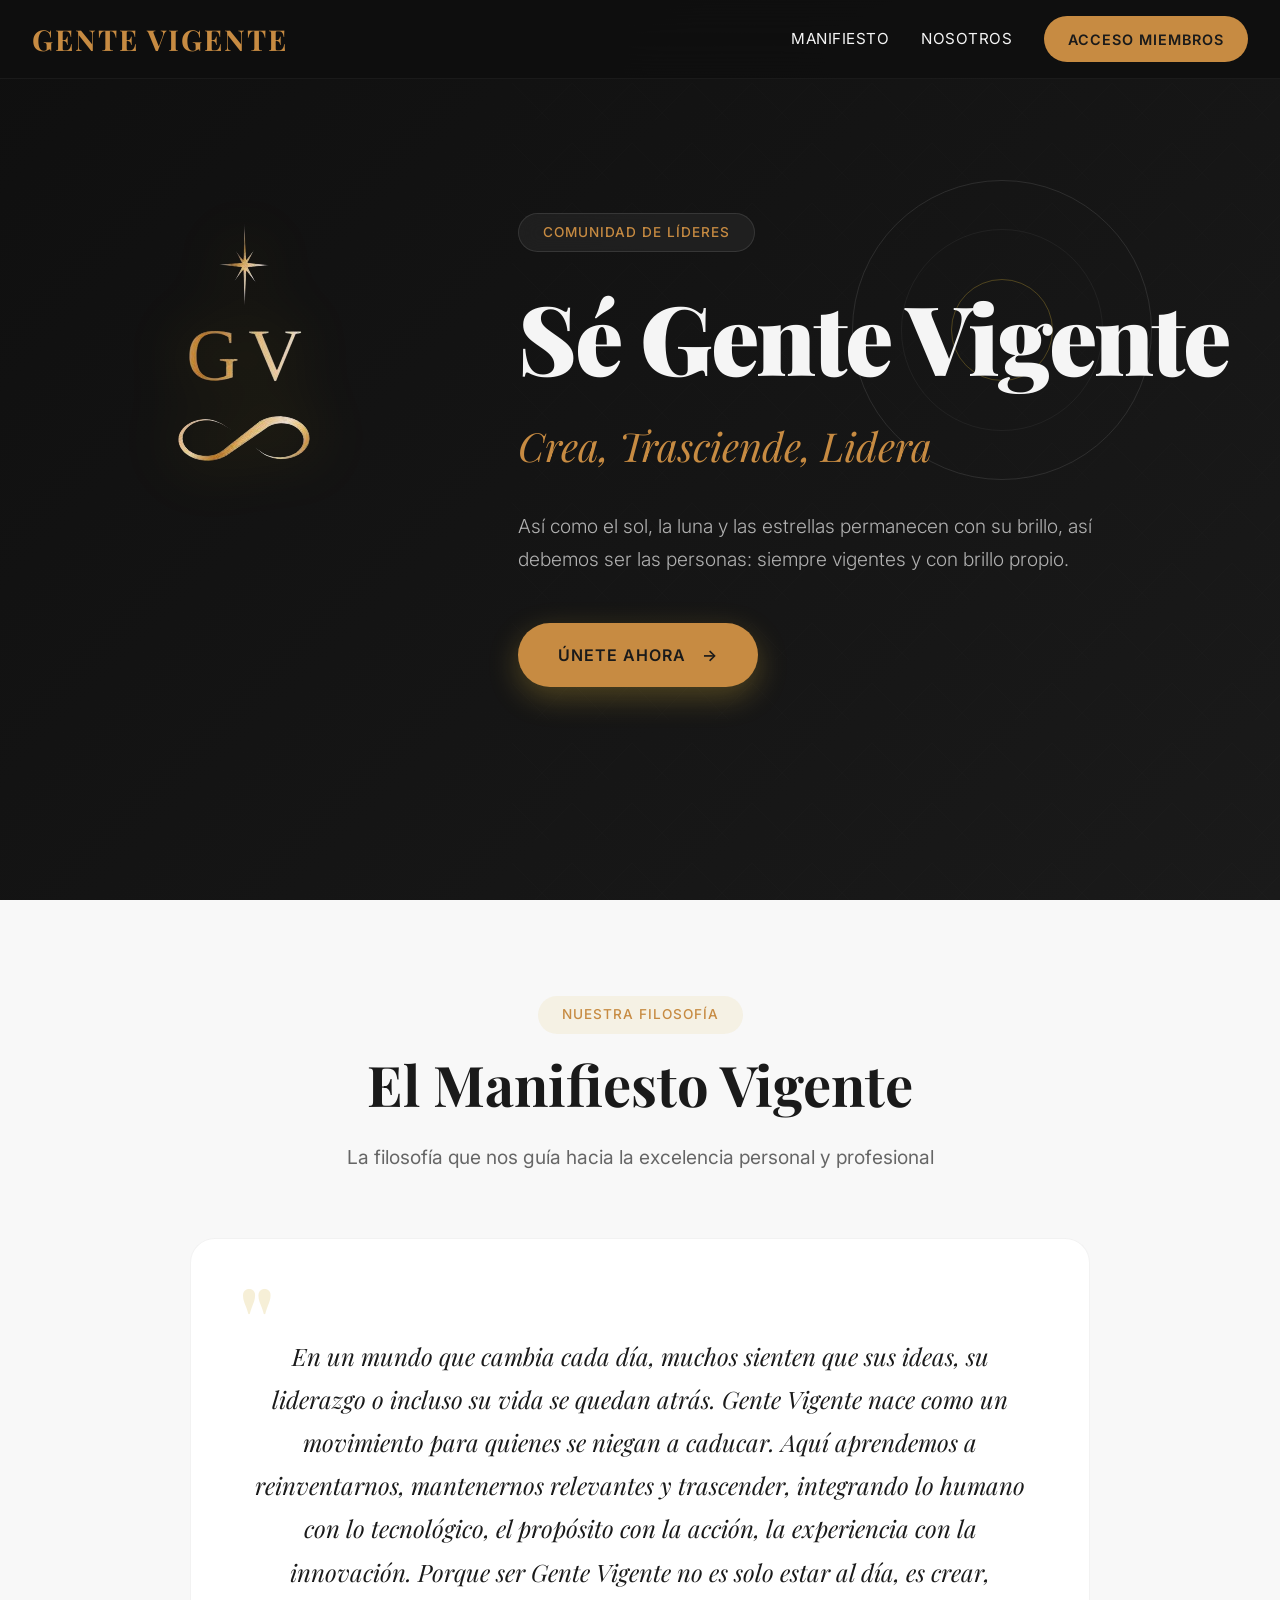
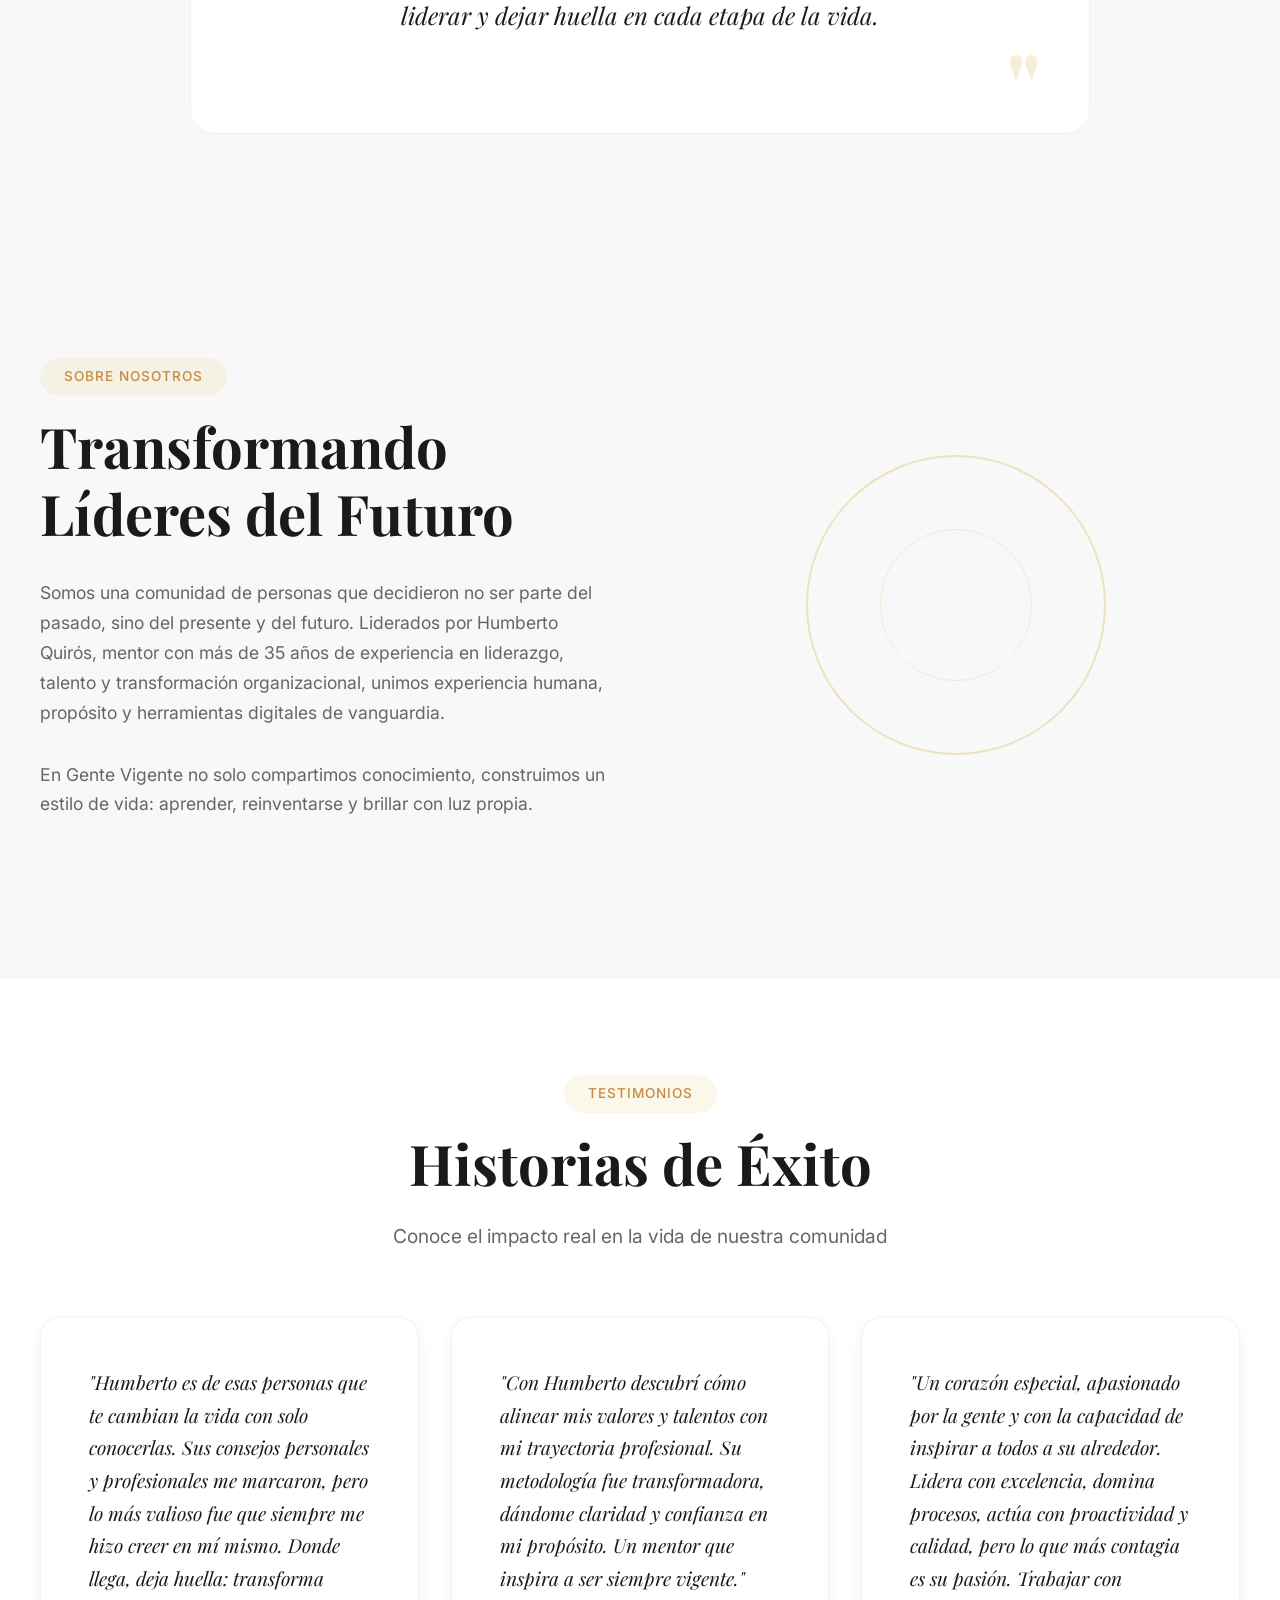
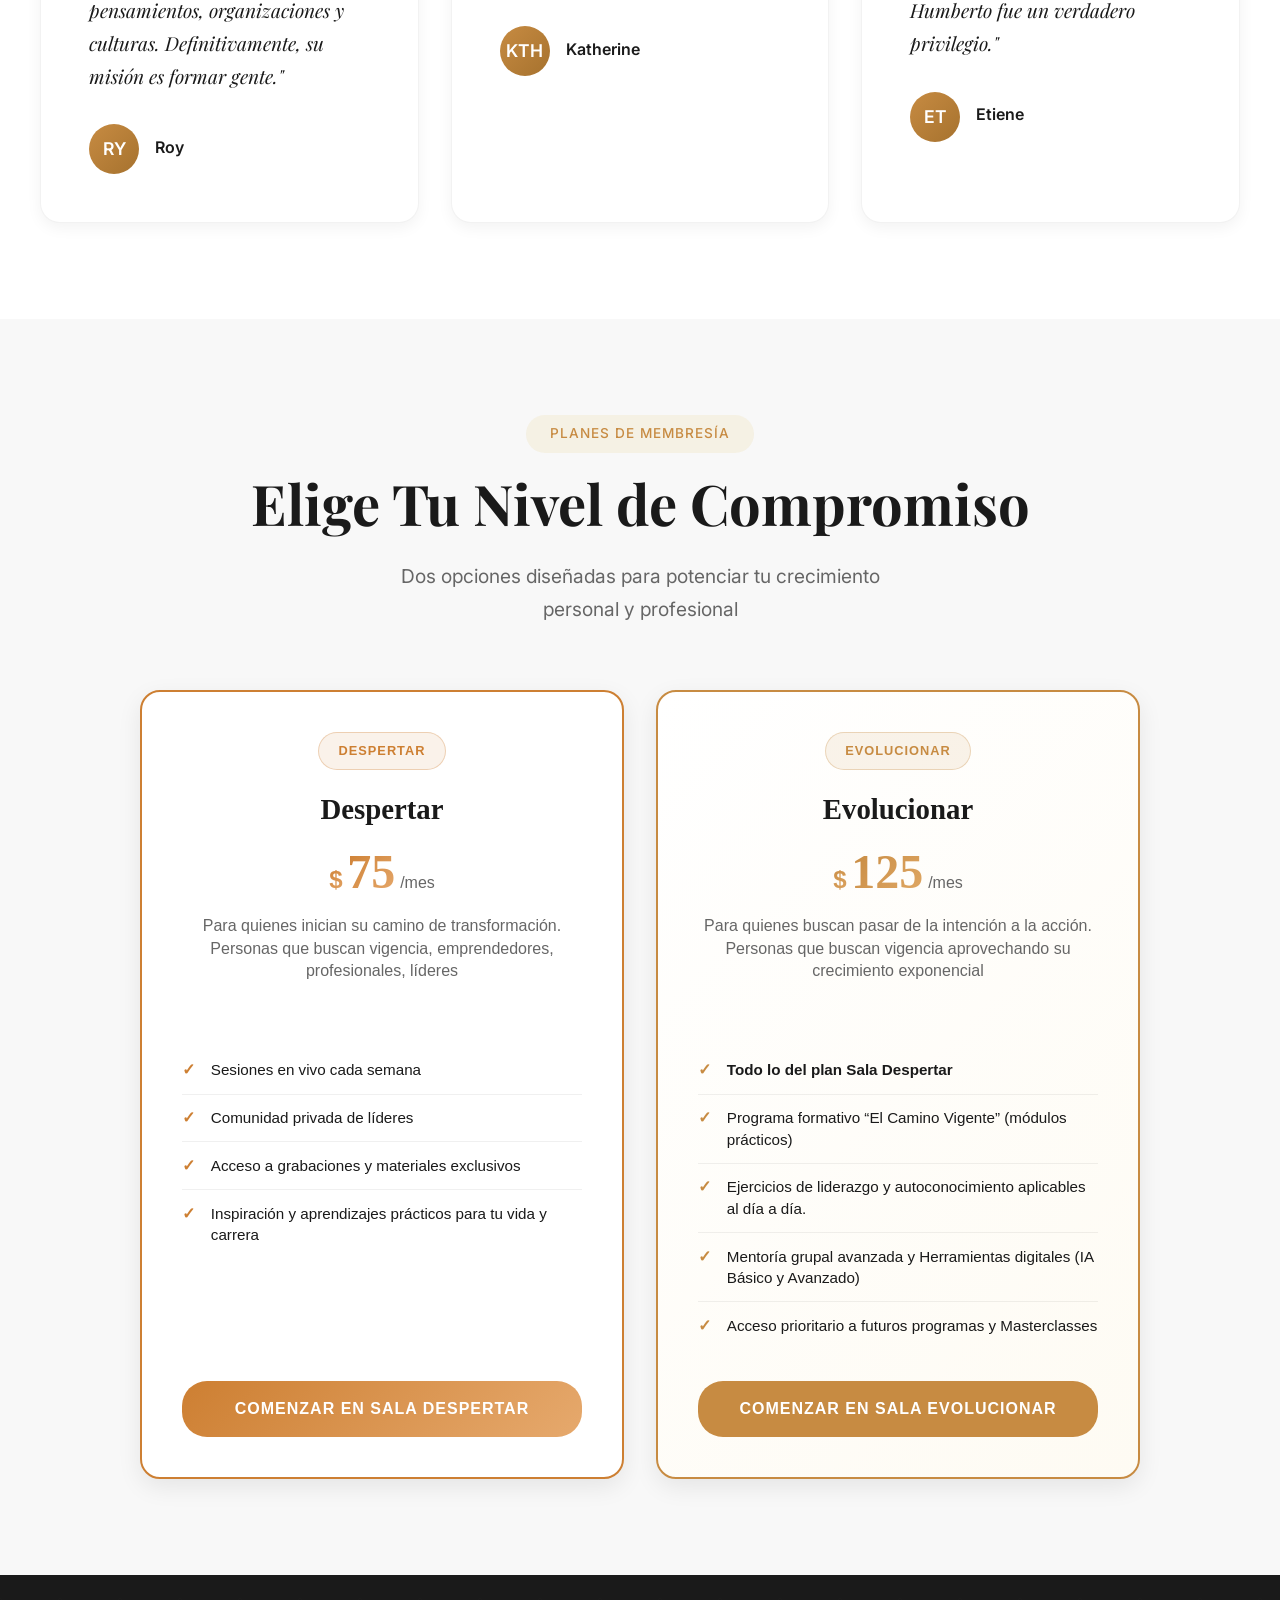
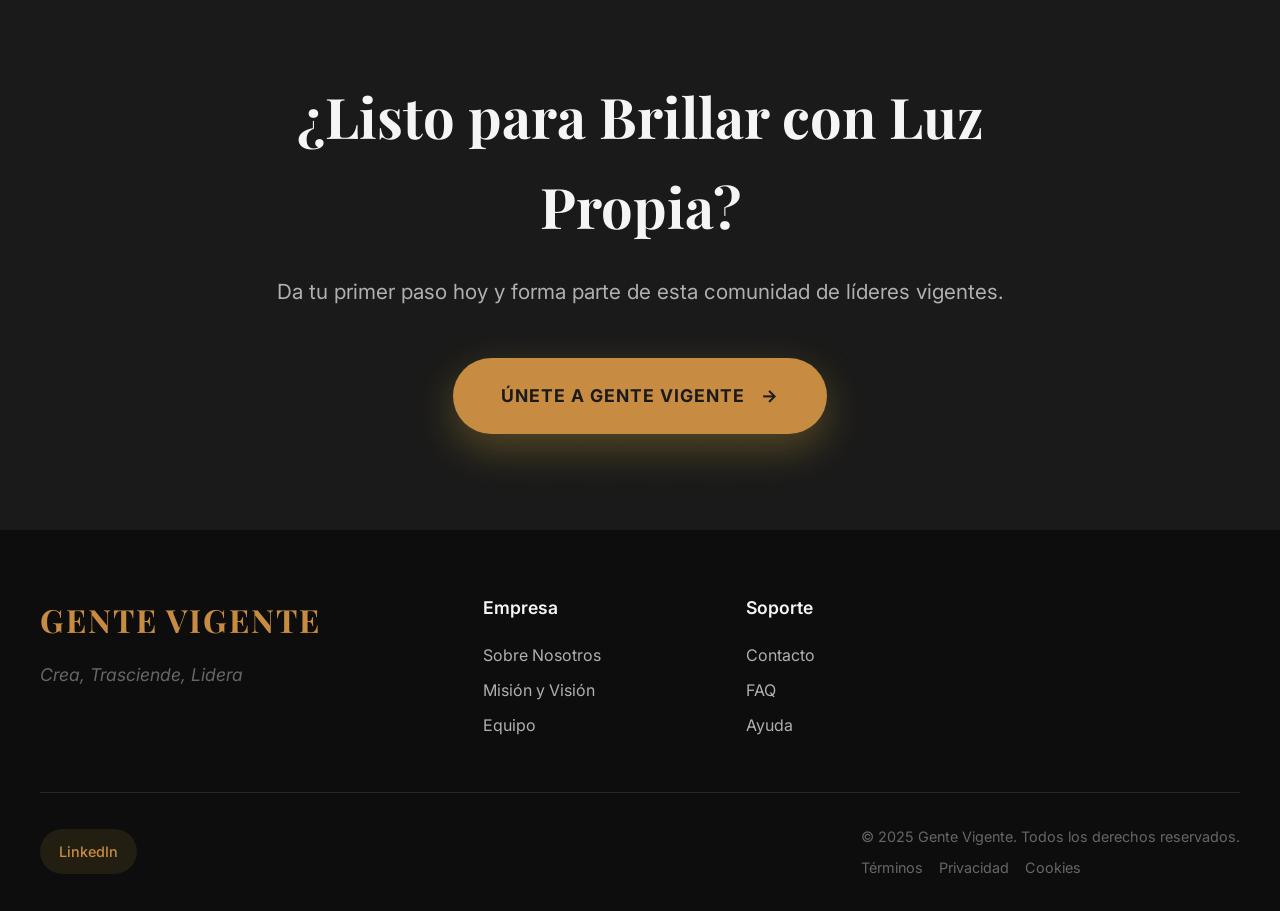
==== index.html @ 5e906a2c "Version 2.8 Actualizacion de parametros para login, se mejoraron los estilos para el cambio de contr" ====
<!DOCTYPE html>
<html lang="es">
<head>
    <meta charset="UTF-8">
    <meta name="viewport" content="width=device-width, initial-scale=1.0">
    <title>Gente Vigente - Crea, Trasciende, Lidera</title>
    <link href="https://fonts.googleapis.com/css2?family=Playfair+Display:wght@400;500;600;700;900&family=Inter:wght@300;400;500;600;700&display=swap" rel="stylesheet">
    <link rel="stylesheet" href="css/styles.css">
    <link rel="stylesheet" href="css/membership.css">
</head>
<body>
    <!-- Navigation -->
    <nav class="navbar">
        <div class="nav-container" >
            <div class="nav-logo">GENTE VIGENTE</div>
            <div class="nav-menu">
                <a href="#manifesto" class="nav-link">Manifiesto</a>
                <a href="#nosotros" class="nav-link">Nosotros</a>
                <a href="login.php" class="nav-link nav-cta">Acceso Miembros</a>
            </div>
            <div class="mobile-menu-toggle">
                <span></span>
                <span></span>
                <span></span>
            </div>
        </div>
    </nav>

    <!-- Hero Section -->
    <section class="hero" id ="hero">
        <div class="geometric-circle"></div>
        <div class="geometric-lines"></div>

        <div class="logo-container fade-in">
            <img src="img/GenteVigente.png" alt="Gente Vigente Logo" class="main-logo">
        </div>
    
        <div class="hero-content">
            <span class="hero-badge fade-up">Comunidad de Líderes</span>
            <h1 class="hero-title fade-up">Sé Gente Vigente</h1>
            <p class="hero-subtitle fade-up">Crea, Trasciende, Lidera</p>
            <p class="hero-description fade-up">
                Así como el sol, la luna y las estrellas permanecen con su brillo, 
                así debemos ser las personas: siempre vigentes y con brillo propio.
            </p>

            <a href="#membersia" class="hero-cta fade-up nav-link">
                <span>Únete Ahora</span>
                <span class="cta-arrow">→</span>
            </a>
        </div>
    </section>

    <!-- Manifesto Section -->
    <section class="manifesto section" id = "manifesto">
        <div class="container">
            <div class="section-header fade-up">
                <span class="section-badge">Nuestra Filosofía</span>
                <h2 class="section-title">El Manifiesto Vigente</h2>
                <p class="section-description">
                    La filosofía que nos guía hacia la excelencia personal y profesional
                </p>
            </div>
            
            <div class="manifesto-content fade-up">
                <div class="manifesto-quote-container">
                    <div class="quote-mark quote-start">"</div>
                    <p class="manifesto-quote">
                        En un mundo que cambia cada día, muchos sienten que sus ideas, su liderazgo 
                        o incluso su vida se quedan atrás. Gente Vigente nace como un movimiento para 
                        quienes se niegan a caducar. Aquí aprendemos a reinventarnos, mantenernos relevantes y trascender, 
                        integrando lo humano con lo tecnológico, el propósito con la acción, la experiencia con la innovación. 
                        Porque ser Gente Vigente no es solo estar al día, es crear, liderar y dejar huella en cada etapa de la vida.
                    </p>
                    <div class="quote-mark quote-end">"</div>
                </div>
            </div>
        </div>
    </section>

    <!-- nosotros Section -->
    <section id="nosotros" class="nosotros section">
        <div class="container">
            <div class="nosotros-content">
                <div class="nosotros-text">
                    <span class="section-badge">Sobre Nosotros</span>
                    <h2 class="section-title fade-up">Transformando Líderes del Futuro</h2>
                    <p class="section-description fade-up">
                        Somos una comunidad de personas que decidieron no ser parte del pasado, sino del presente y del futuro.
                        Liderados por Humberto Quirós, mentor con más de 35 años de experiencia en liderazgo, talento y transformación 
                        organizacional, unimos experiencia humana, propósito y herramientas digitales de vanguardia.
                    </p>
                    <p class="section-description fade-up">
                        En Gente Vigente no solo compartimos conocimiento, construimos un estilo de vida: aprender, reinventarse y brillar con luz propia.
                    </p>
                    <!-- <div class="nosotros-stats fade-up">
                        <div class="stat-item">
                            <span class="stat-number">500+</span>
                            <span class="stat-label">Líderes Activos</span>
                        </div>
                        <div class="stat-item">
                            <span class="stat-number">50+</span>
                            <span class="stat-label">Países</span>
                        </div>
                        <div class="stat-item">
                            <span class="stat-number">95%</span>
                            <span class="stat-label">Satisfacción</span>
                        </div>
                    </div> -->
                </div>
                <div class="nosotros-visual fade-up">
                    <div class="visual-element">
                        <div class="visual-circle"></div>
                        <div class="visual-lines"></div>
                    </div>
                </div>
            </div>
        </div>
    </section>

    <!-- testimonios -->
    <section id="testimonios" class="testimonios section">
        <div class="container">
            <div class="section-header fade-up">
                <span class="section-badge">Testimonios</span>
                <h2 class="section-title">Historias de Éxito</h2>
                <p class="section-description">
                    Conoce el impacto real en la vida de nuestra comunidad
                </p>
            </div>
            
            <div class="testimonios-grid">
                <div class="testimonio fade-up">
                    <div class="testimonio-content">
                        <p class="testimonio-text">
                            "Humberto es de esas personas que te cambian la vida con solo conocerlas. 
                            Sus consejos personales y profesionales me marcaron, pero lo más valioso fue 
                            que siempre me hizo creer en mí mismo. Donde llega, deja huella: transforma
                            pensamientos, organizaciones y culturas. Definitivamente, su misión es formar gente."

                        </p>
                    </div>
                    <div class="testimonio-author">
                        <div class="author-avatar">RY</div>
                        <div class="author-info">
                            <h4>Roy</h4>
                            <p></p>
                        </div>
                    </div>
                </div>
                
                <div class="testimonio fade-up">
                    <div class="testimonio-content">
                        <p class="testimonio-text">
                            "Con Humberto descubrí cómo alinear mis valores y talentos con mi trayectoria profesional. 
                            Su metodología fue transformadora, dándome claridad y confianza en mi propósito. Un mentor 
                            que inspira a ser siempre vigente."
                        </p>
                    </div>
                    <div class="testimonio-author">
                        <div class="author-avatar">KTH</div>
                        <div class="author-info">
                            <h4>Katherine</h4>
                            <p></p>
                        </div>
                    </div>
                </div>
                
                <div class="testimonio fade-up">
                    <div class="testimonio-content">
                        <p class="testimonio-text">
                            "Un corazón especial, apasionado por la gente y con la capacidad de inspirar a todos a su alrededor. 
                            Lidera con excelencia, domina procesos, actúa con proactividad y calidad, pero lo que más contagia es su pasión. 
                            Trabajar con Humberto fue un verdadero privilegio."
                        </p>
                    </div>
                    <div class="testimonio-author">
                        <div class="author-avatar">ET</div>
                        <div class="author-info">
                            <h4>Etiene</h4>
                            <p></p>
                        </div>
                    </div>
                </div>

                <!-- <div class="testimonio fade-up">
                    <div class="testimonio-content">
                        <p class="testimonio-text">
                            "Siempre nos brindó apoyo y liderazgo con credibilidad, pero lo que más resalto es su naturaleza humana. 
                            Ante situaciones adversas de sus colaboradores, Humberto siempre mostró sensibilidad y disposición para encontrar 
                            soluciones prácticas. Eso lo hace único."
                        </p>
                    </div>
                    <div class="testimonio-author">
                        <div class="author-avatar">JM</div>
                        <div class="author-info">
                            <h4>José María</h4>
                            <p></p>
                        </div>
                    </div>
                </div> -->

            </div>
        </div>
    </section>
   <!-- Membresía -->
   <section class="membership-section" id="membersia">
    <div class="container">
        <div class="section-header">
            <span class="section-badge fade-up">Planes de Membresía</span>
            <h2 class="section-title fade-up">Elige Tu Nivel de Compromiso</h2>
            <p class="section-description fade-up">
                Dos opciones diseñadas para potenciar tu crecimiento <br>
                            personal y profesional
            </p>
        </div>
        
        <div class="membership-grid">
            <div class="membership-card despertar fade-up">
                <div class="plan-header">
                    <span class="plan-badge despertar-badge">Despertar</span>
                    <h3 class="plan-title">Despertar</h3>
                    <div class="plan-price">
                        <span class="price-currency">$</span>
                        <span class="price-amount">75</span>
                        <span class="price-period">/mes</span>
                    </div>
                    <p class="plan-subtitle">Para quienes inician su camino de transformación.
                        Personas que buscan vigencia, emprendedores, profesionales, líderes</p>
                </div>
                
                <ul class="plan-features">
                    <li>Sesiones en vivo cada semana</li>
                    <li>Comunidad privada de líderes</li>
                    <li>Acceso a grabaciones y materiales exclusivos</li>
                    <li>Inspiración y aprendizajes prácticos para tu vida y carrera</li>
                </ul>
                
                <button class="plan-cta despertar-cta" onclick="window.location.href='registro-despertar.php'">
                    Comenzar en sala Despertar
                  </button>
                  
            </div>
            
            <div class="membership-card evolucionar fade-up">
                <div class="plan-header">
                    <span class="plan-badge evolucionar-badge">Evolucionar</span>
                    <h3 class="plan-title">Evolucionar</h3>
                    <div class="plan-price">
                        <span class="price-currency">$</span>
                        <span class="price-amount">125</span>
                        <span class="price-period">/mes</span>
                    </div>
                    <p class="plan-subtitle">Para quienes buscan pasar de la intención a la acción.
                        Personas que buscan vigencia aprovechando su crecimiento exponencial</p>
                </div>
                
                <ul class="plan-features">
                    <li><strong>Todo lo del plan Sala Despertar</strong></li>
                    <li>Programa formativo “El Camino Vigente” (módulos prácticos)</li>
                    <li>Ejercicios de liderazgo y autoconocimiento aplicables al día a día.  </li>
                    <li>Mentoría grupal avanzada y Herramientas digitales (IA Básico y Avanzado)</li>
                    <li>Acceso prioritario a futuros programas y Masterclasses</li>
                </ul>
                
                <button class="plan-cta evolucionar-cta" onclick="window.location.href='registro-evolucionar.php'">
                    Comenzar en sala evolucionar
                </button>
            </div>
        </div>
    </div>
</section>

    <!-- Final CTA -->
    <section id ="cta" class="final-cta section">
        <div class="container">
            <div class="cta-content fade-up">
                <h2 class="cta-title">¿Listo para Brillar con Luz Propia?</h2>
                <p class="cta-description">
                    Da tu primer paso hoy y forma parte de esta comunidad de líderes vigentes.
                </p>
                <a href="#membersia" class="final-cta-button">
                    <span>Únete a Gente Vigente</span>
                    <span class="cta-arrow">→</span>
                </a>
            </div>
        </div>
    </section>

    <!-- Footer -->
    <footer class="footer">
        <div class="footer-content">
            <div class="footer-main">
                <div class="footer-brand">
                    <div class="footer-logo">GENTE VIGENTE</div>
                    <p class="footer-tagline">Crea, Trasciende, Lidera</p>
                </div>
                
                <nav class="footer-nav">
                    <div class="footer-section">
                        <h4>Empresa</h4>
                        <a href="#">Sobre Nosotros</a>
                        <a href="#">Misión y Visión</a>
                        <a href="#">Equipo</a>
                    </div>
                    
                    <div class="footer-section">
                        <h4>Soporte</h4>
                        <a href="#">Contacto</a>
                        <a href="#">FAQ</a>
                        <a href="#">Ayuda</a>
                    </div>
                </nav>
            </div>
            
            <div class="footer-bottom">
                <div class="footer-social">
                    <a href="#" class="social-link">
                        <span>LinkedIn</span>
                    </a>
                </div>
                
                <div class="footer-legal">
                    <p>&copy; 2025 Gente Vigente. Todos los derechos reservados.</p>
                    <div class="legal-links">
                        <a href="#">Términos</a>
                        <a href="#">Privacidad</a>
                        <a href="#">Cookies</a>
                    </div>
                </div>
            </div>
        </div>
    </footer>

    <script src="js/script.js"></script>
</body>
</html>
---- css/styles.css ----
:root{
    --primary-colorr: #c78b42; /* Color dorado/bronce */
    --secondary-color: #1a1a1a; /* Color oscuro */
    --background-color: #fafafa; /* Color de fondo claro */
    --text-color: #666; /* Color de texto secundario */
    --highlight-color: #a6722e; /* Color de resaltado */
}


/* Reset y configuración base */
* {
    margin: 0;
    padding: 0;
    box-sizing: border-box;
}

body {
    font-family: 'Inter', sans-serif;
    line-height: 1.6;
    color: var(--secondary-color);
    overflow-x: hidden;
    background: var(--background-color);
}

/* Navigation Bar */
.navbar {
    position: fixed;
    top: 0;
    left: 0;
    right: 0;
    background: rgba(15, 15, 15, 0.95);
    backdrop-filter: blur(20px);
    z-index: 1000;
    transition: all 0.3s ease;
    padding: 1rem 0;
    border-bottom: 1px solid rgba(255, 255, 255, 0.05);
}

.nav-container {
    max-width: 1400px;
    margin: 0 auto;
    padding: 0 2rem;
    display: flex;
    justify-content: space-between;
    align-items: center;
}

.nav-logo {
    font-family: 'Playfair Display', serif;
    font-size: 1.8rem;
    font-weight: 700;
    color: var(--primary-colorr);
    letter-spacing: 2px;
    text-transform: uppercase;
}

.nav-menu {
    display: flex;
    gap: 2rem;
    align-items: center;
}

.nav-link {
    color: #f5f5f5;
    text-decoration: none;
    font-weight: 400;
    font-size: 0.95rem;
    letter-spacing: 0.5px;
    transition: all 0.3s ease;
    text-transform: uppercase;
    position: relative;
}

.nav-link::after {
    content: '';
    position: absolute;
    bottom: -5px;
    left: 0;
    width: 0;
    height: 1px;
    background: var(--primary-colorr);
    transition: width 0.3s ease;
}

.nav-link:hover::after {
    width: 100%;
}

.nav-link:hover {
    color: var(--primary-colorr);
}

.nav-cta {
    background: var(--primary-colorr);
    color: var(--secondary-color);
    padding: 0.7rem 1.5rem;
    border-radius: 30px;
    font-weight: 600;
    font-size: 0.9rem;
    text-transform: uppercase;
    letter-spacing: 1px;
    transition: all 0.3s ease;
}

.nav-cta::after {
    display: none;
}

.nav-cta:hover {
    background: var(--highlight-color);
    transform: translateY(-2px);
    box-shadow: 0 8px 25px rgba(212, 175, 55, 0.3);
    color: var(--secondary-color);
}

.mobile-menu-toggle {
    display: none;
    flex-direction: column;
    cursor: pointer;
    gap: 4px;
}

.mobile-menu-toggle span {
    width: 25px;
    height: 2px;
    background: var(--primary-colorr);
    transition: all 0.3s ease;
}

/* Hero Section con Estilo Minimalista */
.hero {
    min-height: 100vh;
    background: linear-gradient(135deg, #0f0f0f 0%, var(--secondary-color) 100%);
    color: #f5f5f5;
    position: relative;
    display: flex;
    align-items: center;
    overflow: hidden;
}

/* Líneas geométricas de fondo */
.geometric-lines {
    position: absolute;
    top: 0;
    right: 0;
    width: 60%;
    height: 100%;
    background: 
        linear-gradient(45deg, transparent 30%, rgba(255, 255, 255, 0.02) 30.5%, rgba(255, 255, 255, 0.02) 31%, transparent 31.5%),
        linear-gradient(-45deg, transparent 30%, rgba(255, 255, 255, 0.02) 30.5%, rgba(255, 255, 255, 0.02) 31%, transparent 31.5%);
    background-size: 60px 60px;
    opacity: 0.5;
}

/* Círculo geométrico animado */
.geometric-circle {
    position: absolute;
    top: 20%;
    right: 10%;
    width: 300px;
    height: 300px;
    border: 1px solid rgba(255, 255, 255, 0.1);
    border-radius: 50%;
    animation: rotateCircle 20s linear infinite;
}

.geometric-circle::before {
    content: '';
    position: absolute;
    top: 50%;
    left: 50%;
    width: 200px;
    height: 200px;
    border: 1px solid rgba(255, 255, 255, 0.05);
    border-radius: 50%;
    transform: translate(-50%, -50%);
    animation: rotateCircle 15s linear infinite reverse;
}

.geometric-circle::after {
    content: '';
    position: absolute;
    top: 50%;
    left: 50%;
    width: 100px;
    height: 100px;
    border: 1px solid rgba(212, 175, 55, 0.3);
    border-radius: 50%;
    transform: translate(-50%, -50%);
    animation: rotateCircle 10s linear infinite;
}

@keyframes rotateCircle {
    from { transform: rotate(0deg); }
    to { transform: rotate(360deg); }
}

.hero-content {
    max-width: 1400px;
    margin: 0 auto;
    padding: 0 2rem;
    position: relative;
    z-index: 2;
    width: 100%;
}

.hero-badge {
    display: inline-block;
    background: rgba(255, 255, 255, 0.05);
    border: 1px solid rgba(255, 255, 255, 0.1);
    color: var(--primary-colorr);
    padding: 0.5rem 1.5rem;
    border-radius: 30px;
    font-size: 0.85rem;
    font-weight: 500;
    letter-spacing: 1px;
    text-transform: uppercase;
    margin-bottom: 2rem;
    backdrop-filter: blur(10px);
}

.hero-title {
    font-family: 'Playfair Display', serif;
    font-size: clamp(3rem, 8vw, 6rem);
    font-weight: 900;
    line-height: 1.1;
    margin-bottom: 1.5rem;
    letter-spacing: -2px;
}

.hero-subtitle {
    font-family: 'Playfair Display', serif;
    font-size: clamp(1.5rem, 4vw, 2.5rem);
    font-weight: 400;
    color: var(--primary-colorr);
    margin-bottom: 2rem;
    font-style: italic;
}

.hero-description {
    font-size: 1.2rem;
    color: #b0b0b0;
    margin-bottom: 3rem;
    max-width: 600px;
    line-height: 1.7;
    font-weight: 300;
}

.hero-cta {
    display: inline-flex;
    align-items: center;
    gap: 1rem;
    background: var(--primary-colorr);
    color: var(--secondary-color);
    padding: 1.2rem 2.5rem;
    border-radius: 50px;
    text-decoration: none;
    font-weight: 600;
    font-size: 1rem;
    text-transform: uppercase;
    letter-spacing: 1px;
    transition: all 0.4s ease;
    box-shadow: 0 10px 30px rgba(212, 175, 55, 0.3);
}

.hero-cta:hover {
    transform: translateY(-3px);
    box-shadow: 0 15px 40px rgba(212, 175, 55, 0.4);
    background: var(--highlight-color);
}

.cta-arrow {
    transition: transform 0.3s ease;
}

.hero-cta:hover .cta-arrow {
    transform: translateX(5px);
}

/* Logo */
/* Logo Container - Posición más alta */
.logo-container {
    text-align: center;
    margin-bottom: 4rem; /* Aumentar espacio debajo del logo */
    position: relative;
    transform: translateY(-40px); /* Subir el logo significativamente */
}

.main-logo {
    filter: drop-shadow(0 0 30px rgba(239, 191, 4, 0.3));
    animation: logoGlow 3s ease-in-out infinite;
    transition: all 0.3s ease;
}

@keyframes logoGlow {
    0% { 
        filter: drop-shadow(0 0 20px rgba(239, 191, 4, 0.3)) drop-shadow(0 0 40px rgba(255, 255, 255, 0.1));
    }
    50% { 
        filter: drop-shadow(0 0 40px rgba(239, 191, 4, 0.6)) drop-shadow(0 0 60px rgba(255, 255, 255, 0.2));
    }
    100% { 
        filter: drop-shadow(0 0 20px rgba(239, 191, 4, 0.3)) drop-shadow(0 0 40px rgba(255, 255, 255, 0.1));
    }
}

/* Ajustar el título para compensar el espacio */
.logo {
    margin-top: -2rem; /* Reducir margen superior del título */
}

/* Responsive para el logo */
@media (max-width: 768px) {
    .main-logo {
        max-width: 250px;
    }
    
    .logo-container {
        margin-bottom: 3rem;
        transform: translateY(-30px); /* Subir menos en móvil */
    }
    
    .logo {
        margin-top: -1.5rem;
    }
}

@media (max-width: 480px) {
    .main-logo {
        max-width: 200px;
    }
    
    .logo-container {
        margin-bottom: 2.5rem;
        transform: translateY(-20px); /* Subir menos en móvil pequeño */
    }
    
    .logo {
        margin-top: -1rem;
    }
}

/* Secciones */
.section {
    padding: 6rem 2rem;
    position: relative;
}

.container {
    max-width: 1200px;
    margin: 0 auto;
}

.section-header {
    text-align: center;
    margin-bottom: 4rem;
}

.section-badge {
    display: inline-block;
    background: rgba(212, 175, 55, 0.1);
    color: var(--primary-colorr);
    padding: 0.5rem 1.5rem;
    border-radius: 30px;
    font-size: 0.85rem;
    font-weight: 500;
    text-transform: uppercase;
    letter-spacing: 1px;
    margin-bottom: 1rem;
}

.section-title {
    font-family: 'Playfair Display', serif;
    font-size: clamp(2.5rem, 5vw, 3.5rem);
    font-weight: 700;
    color: var(--secondary-color);
    margin-bottom: 1.5rem;
    line-height: 1.2;
}

.section-description {
    font-size: 1.2rem;
    color: var(--text-color);
    max-width: 700px;
    margin: 0 auto;
    line-height: 1.7;
}

/* Manifesto Section */
.manifesto {
    background: #f8f8f8;
    position: relative;
}

.manifesto-content {
    background: rgba(255, 255, 255, 0.9);
    backdrop-filter: blur(20px);
    padding: 4rem;
    border-radius: 25px;
    border: 1px solid rgba(0, 0, 0, 0.05);
    text-align: center;
    position: relative;
    max-width: 900px;
    margin: 0 auto;
}

.manifesto-quote-container {
    position: relative;
    padding: 2rem 0;
}

.manifesto-quote {
    font-family: 'Playfair Display', serif;
    font-size: 1.5rem;
    font-style: italic;
    color: var(--secondary-color);
    line-height: 1.8;
    position: relative;
    z-index: 2;
}

.quote-mark {
    font-family: 'Playfair Display', serif;
    font-size: 6rem;
    color: rgba(212, 175, 55, 0.2);
    position: absolute;
    font-weight: 700;
    line-height: 1;
}

.quote-start {
    top: -2rem;
    left: -1rem;
}

.quote-end {
    bottom: -4rem;
    right: -1rem;
}

/* Products Section */
.products {
    background: #ffffff;
}

.products-grid {
    display: grid;
    grid-template-columns: repeat(auto-fit, minmax(280px, 1fr));
    gap: 2rem;
    margin-top: 3rem;
}

.product-card {
    background: #fff;
    border-radius: 20px;
    padding: 2.5rem;
    transition: all 0.4s ease;
    border: 1px solid rgba(0, 0, 0, 0.05);
    position: relative;
    overflow: hidden;
    text-align: center;
}

.product-card::before {
    content: '';
    position: absolute;
    top: 0;
    left: -100%;
    width: 100%;
    height: 100%;
    background: linear-gradient(90deg, transparent, rgba(212, 175, 55, 0.05), transparent);
    transition: left 0.5s ease;
}

.product-card:hover::before {
    left: 100%;
}

.product-card:hover {
    transform: translateY(-10px);
    box-shadow: 0 25px 50px rgba(0, 0, 0, 0.1);
    border-color: rgba(212, 175, 55, 0.2);
}

.product-icon {
    font-size: 3rem;
    margin-bottom: 1.5rem;
    display: block;
}

.product-title {
    font-family: 'Playfair Display', serif;
    font-size: 1.4rem;
    font-weight: 600;
    color: var(--secondary-color);
    margin-bottom: 1rem;
}

.product-description {
    color: var(--text-color);
    font-size: 0.95rem;
    line-height: 1.6;
    margin-bottom: 1.5rem;
}

.product-link {
    color: var(--primary-colorr);
    font-weight: 600;
    font-size: 0.9rem;
    text-transform: uppercase;
    letter-spacing: 1px;
    cursor: pointer;
    transition: all 0.3s ease;
}

.product-link:hover {
    color: var(--highlight-color);
}

/* nosotros Section */
.nosotros {
    background: #f8f8f8;
    position: relative;
}

.nosotros-content {
    display: grid;
    grid-template-columns: 1fr 1fr;
    gap: 4rem;
    align-items: center;
}

.nosotros-text {
    padding: 2rem 0;
}

.nosotros .section-title {
    text-align: left;
    margin-bottom: 2rem;
}

.nosotros .section-description {
    text-align: left;
    font-size: 1.1rem;
    margin-bottom: 2rem;
}

.nosotros-stats {
    display: flex;
    gap: 2rem;
    margin-top: 2rem;
}

.stat-item {
    text-align: center;
}

.stat-number {
    display: block;
    font-family: 'Playfair Display', serif;
    font-size: 2.5rem;
    font-weight: 900;
    color: var(--primary-colorr);
    line-height: 1;
}

.stat-label {
    font-size: 0.9rem;
    color: var(--text-color);
    text-transform: uppercase;
    letter-spacing: 1px;
    margin-top: 0.5rem;
}

.nosotros-visual {
    display: flex;
    justify-content: center;
    align-items: center;
}

.visual-element {
    position: relative;
    width: 300px;
    height: 300px;
}

.visual-circle {
    width: 100%;
    height: 100%;
    border: 2px solid rgba(212, 175, 55, 0.3);
    border-radius: 50%;
    position: relative;
    animation: rotateCircle 15s linear infinite;
}

.visual-circle::before {
    content: '';
    position: absolute;
    top: 50%;
    left: 50%;
    width: 150px;
    height: 150px;
    border: 1px solid rgba(212, 175, 55, 0.2);
    border-radius: 50%;
    transform: translate(-50%, -50%);
    animation: rotateCircle 10s linear infinite reverse;
}

.visual-lines {
    position: absolute;
    top: 0;
    left: 0;
    width: 100%;
    height: 100%;
    background: 
        linear-gradient(45deg, transparent 40%, rgba(212, 175, 55, 0.1) 40.5%, rgba(212, 175, 55, 0.1) 41%, transparent 41.5%),
        linear-gradient(-45deg, transparent 40%, rgba(212, 175, 55, 0.1) 40.5%, rgba(212, 175, 55, 0.1) 41%, transparent 41.5%);
    background-size: 30px 30px;
    border-radius: 50%;
    animation: rotateLines 20s linear infinite;
}

@keyframes rotateLines {
    from { transform: rotate(0deg); }
    to { transform: rotate(360deg); }
}

/* testimonios */
.testimonios {
    background: #ffffff;
}

.testimonios-grid {
    display: grid;
    grid-template-columns: repeat(auto-fit, minmax(350px, 1fr));
    gap: 2rem;
    margin-top: 3rem;
}

.testimonio {
    background: #fff;
    padding: 3rem;
    border-radius: 20px;
    border: 1px solid rgba(0, 0, 0, 0.05);
    position: relative;
    transition: all 0.3s ease;
    box-shadow: 0 5px 15px rgba(0, 0, 0, 0.05);
}

.testimonio:hover {
    transform: translateY(-5px);
    box-shadow: 0 20px 40px rgba(0, 0, 0, 0.1);
    border-color: rgba(212, 175, 55, 0.2);
}

.testimonio-content {
    margin-bottom: 2rem;
}

.testimonio-text {
    font-family: 'Playfair Display', serif;
    font-size: 1.2rem;
    color: var(--secondary-color);
    line-height: 1.7;
    font-style: italic;
}

.testimonio-author {
    display: flex;
    align-items: center;
    gap: 1rem;
}

.author-avatar {
    width: 50px;
    height: 50px;
    border-radius: 50%;
    background: linear-gradient(135deg, var(--primary-colorr), var(--highlight-color));
    display: flex;
    align-items: center;
    justify-content: center;
    color: #fff;
    font-weight: 600;
    font-size: 1.1rem;
}

.author-info h4 {
    font-weight: 600;
    color: var(--secondary-color);
    margin-bottom: 0.2rem;
}

.author-info p {
    color: var(--text-color);
    font-size: 0.9rem;
}


/* Comparación de membresías */
.membersia-comparison {
    margin-top: 4rem;
    background: #fff;
    padding: 3rem;
    border-radius: 20px;
    box-shadow: 0 10px 30px rgba(0, 0, 0, 0.1);
    text-align: center;
}

.comparison-header h4 {
    font-family: 'Playfair Display', serif;
    font-size: 1.8rem;
    color: var(--secondary-color);
    margin-bottom: 1rem;
}

.comparison-header p {
    color: var(--text-color);
    font-size: 1.1rem;
    margin-bottom: 2rem;
}

.stat-comparison {
    max-width: 600px;
    margin: 0 auto;
}

.stat-label {
    display: block;
    font-weight: 600;
    color: var(--secondary-color);
    margin-bottom: 1.5rem;
}

.stat-bars {
    display: flex;
    gap: 2rem;
    justify-content: center;
    align-items: flex-end;
}

.stat-bar {
    text-align: center;
    position: relative;
}

.stat-value {
    display: block;
    font-family: 'Playfair Display', serif;
    font-size: 2rem;
    font-weight: 900;
    margin-bottom: 1rem;
    position: relative;
}

.bar-label {
    display: block;
    font-size: 0.9rem;
    font-weight: 600;
    text-transform: uppercase;
    letter-spacing: 1px;
    margin-top: 0.5rem;
}

.bronce-bar .stat-value {
    color: #CD7F32;
}

.bronce-bar .bar-label {
    color: #CD7F32;
}

.gold-bar .stat-value {
    color: var(--primary-colorr);
}

.gold-bar .bar-label {
    color: var(--primary-colorr);
}

/* Agregar barras visuales */
.stat-value::after {
    content: '';
    position: absolute;
    bottom: -20px;
    left: 50%;
    transform: translateX(-50%);
    width: 60px;
    border-radius: 10px;
}

.bronce-bar .stat-value::after {
    height: 40px;
    background: linear-gradient(to top, #CD7F32, #E6954A);
}

.gold-bar .stat-value::after {
    height: 80px;
    background: linear-gradient(to top, var(--primary-colorr), #F5E049);
}

.membersia-guarantee {
    margin-top: 4rem;
    text-align: center;
}

.guarantee-content {
    display: flex;
    align-items: center;
    justify-content: center;
    gap: 2rem;
    background: #fff;
    padding: 2rem 3rem;
    border-radius: 15px;
    box-shadow: 0 10px 30px rgba(0, 0, 0, 0.1);
    max-width: 600px;
    margin: 0 auto;
}

.guarantee-icon {
    font-size: 3rem;
    flex-shrink: 0;
}

.guarantee-text {
    text-align: left;
}

.guarantee-text h4 {
    font-family: 'Playfair Display', serif;
    color: var(--secondary-color);
    margin-bottom: 0.5rem;
}

.guarantee-text p {
    color: var(--text-color);
    line-height: 1.5;
}

/* Responsive */
@media (max-width: 768px) {
    .membersia-grid {
        grid-template-columns: 1fr;
        gap: 2rem;
        max-width: 400px;
    }
    
    .membersia-card.gold {
        transform: none;
        order: -1; /* Mostrar Gold primero en móvil */
    }
    
    .membersia-card.gold:hover {
        transform: translateY(-10px);
    }
    
    .stat-bars {
        flex-direction: column;
        gap: 1.5rem;
        align-items: center;
    }
    
    .membersia-comparison {
        padding: 2rem;
    }
    
    .guarantee-content {
        flex-direction: column;
        text-align: center;
        padding: 1.5rem;
    }
    
    .guarantee-text {
        text-align: center;
    }
}

/* Final CTA Section */
.final-cta {
    background: var(--secondary-color);
    color: #f5f5f5;
    text-align: center;
    position: relative;
    overflow: hidden;
}

.final-cta::before {
    content: '';
    position: absolute;
    top: 0;
    left: 0;
    right: 0;
    bottom: 0;
    background: 
        linear-gradient(45deg, transparent 30%, rgba(255, 255, 255, 0.02) 30.5%, rgba(255, 255, 255, 0.02) 31%, transparent 31.5%),
        linear-gradient(-45deg, transparent 30%, rgba(255, 255, 255, 0.02) 30.5%, rgba(255, 255, 255, 0.02) 31%, transparent 31.5%);
    background-size: 60px 60px;
    opacity: 0.5;
}

.cta-content {
    position: relative;
    z-index: 2;
    max-width: 800px;
    margin: 0 auto;
}

.cta-title {
    font-family: 'Playfair Display', serif;
    font-size: clamp(2.5rem, 5vw, 3.5rem);
    font-weight: 700;
    margin-bottom: 1.5rem;
    color: #f5f5f5;
}

.cta-description {
    font-size: 1.3rem;
    color: #b0b0b0;
    margin-bottom: 3rem;
    line-height: 1.7;
}

.final-cta-button {
    display: inline-flex;
    align-items: center;
    gap: 1rem;
    background: var(--primary-colorr);
    color: var(--secondary-color);
    padding: 1.5rem 3rem;
    border-radius: 50px;
    text-decoration: none;
    font-weight: 700;
    font-size: 1.1rem;
    text-transform: uppercase;
    letter-spacing: 1px;
    transition: all 0.4s ease;
    box-shadow: 0 15px 40px rgba(212, 175, 55, 0.3);
}

.final-cta-button:hover {
    transform: translateY(-5px);
    box-shadow: 0 25px 60px rgba(212, 175, 55, 0.4);
    background: var(--highlight-color);
}

.final-cta-button .cta-arrow {
    transition: transform 0.3s ease;
}

.final-cta-button:hover .cta-arrow {
    transform: translateX(5px);
}

/* Footer */
.footer {
    background: #0d0d0d;
    color: #b0b0b0;
    padding: 4rem 2rem 2rem;
}

.footer-content {
    max-width: 1200px;
    margin: 0 auto;
}

.footer-main {
    display: grid;
    grid-template-columns: 1fr 2fr;
    gap: 4rem;
    margin-bottom: 3rem;
}

.footer-brand {
    max-width: 300px;
}

.footer-logo {
    font-family: 'Playfair Display', serif;
    font-size: 2rem;
    font-weight: 700;
    color: var(--primary-colorr);
    margin-bottom: 1rem;
    letter-spacing: 2px;
}

.footer-tagline {
    color: var(--text-color);
    font-style: italic;
    font-size: 1.1rem;
}

.footer-nav {
    display: grid;
    grid-template-columns: repeat(3, 1fr);
    gap: 2rem;
}

.footer-section h4 {
    color: #f5f5f5;
    font-weight: 600;
    margin-bottom: 1rem;
    font-size: 1.1rem;
}

.footer-section a {
    display: block;
    color: #b0b0b0;
    text-decoration: none;
    padding: 0.3rem 0;
    transition: color 0.3s ease;
}

.footer-section a:hover {
    color: var(--primary-colorr);
}

.footer-bottom {
    border-top: 1px solid rgba(255, 255, 255, 0.1);
    padding-top: 2rem;
    display: flex;
    justify-content: space-between;
    align-items: center;
    flex-wrap: wrap;
    gap: 2rem;
}

.footer-social {
    display: flex;
    gap: 1.5rem;
}

.social-link {
    padding: 0.7rem 1.2rem;
    background: rgba(212, 175, 55, 0.1);
    border-radius: 25px;
    color: var(--primary-colorr);
    text-decoration: none;
    font-size: 0.9rem;
    font-weight: 500;
    transition: all 0.3s ease;
}

.social-link:hover {
    background: var(--primary-colorr);
    color: var(--secondary-color);
    transform: translateY(-3px);
}

.footer-legal {
    text-align: right;
}

.footer-legal p {
    color: var(--text-color);
    font-size: 0.9rem;
    margin-bottom: 0.5rem;
}

.legal-links {
    display: flex;
    gap: 1rem;
}

.legal-links a {
    color: var(--text-color);
    text-decoration: none;
    font-size: 0.9rem;
    transition: color 0.3s ease;
}

.legal-links a:hover {
    color: var(--primary-colorr);
}

/* Animaciones */
.fade-up {
    opacity: 0;
    transform: translateY(60px);
    transition: all 1s ease;
}

.fade-up.visible {
    opacity: 1;
    transform: translateY(0);
}

/* Responsive */
@media (max-width: 1024px) {
    .nosotros-content {
        grid-template-columns: 1fr;
        gap: 3rem;
        text-align: center;
    }
    
    .nosotros .section-title,
    .nosotros .section-description {
        text-align: center;
    }
    
    .footer-main {
        grid-template-columns: 1fr;
        gap: 3rem;
    }
    
    .footer-nav {
        grid-template-columns: repeat(2, 1fr);
    }
}

@media (max-width: 768px) {
    .nav-menu {
        position: fixed;
        top: 100%;
        left: 0;
        width: 100%;
        background: rgba(15, 15, 15, 0.98);
        backdrop-filter: blur(20px);
        flex-direction: column;
        padding: 2rem;
        transform: translateY(-100%);
        opacity: 0;
        visibility: hidden;
        transition: all 0.3s ease;
        border-top: 1px solid rgba(255, 255, 255, 0.1);
    }
    
    .nav-menu.active {
        transform: translateY(0);
        opacity: 1;
        visibility: visible;
    }
    
    .nav-link {
        padding: 1rem 0;
        border-bottom: 1px solid rgba(255, 255, 255, 0.1);
        width: 100%;
        text-align: center;
    }
    
    .nav-cta {
        margin-top: 1rem;
        text-align: center;
    }
    
    .mobile-menu-toggle {
        display: flex;
    }
    
    .mobile-menu-toggle.active span:nth-child(1) {
        transform: rotate(45deg) translate(5px, 5px);
    }
    
    .mobile-menu-toggle.active span:nth-child(2) {
        opacity: 0;
    }
    
    .mobile-menu-toggle.active span:nth-child(3) {
        transform: rotate(-45deg) translate(7px, -6px);
    }
    
    .hero {
        padding: 6rem 1rem 4rem;
        text-align: center;
    }
    
    .geometric-circle {
        width: 200px;
        height: 200px;
        top: 10%;
        right: 5%;
    }
    
    .geometric-lines {
        width: 100%;
        opacity: 0.3;
    }
    
    .section {
        padding: 4rem 1rem;
    }
    
    .products-grid,
    .testimonios-grid {
        grid-template-columns: 1fr;
        gap: 1.5rem;
    }
     
    .nosotros-stats {
        flex-direction: column;
        gap: 1.5rem;
    }
    
    .footer-nav {
        grid-template-columns: 1fr;
        gap: 2rem;
    }
    
    .footer-bottom {
        flex-direction: column;
        text-align: center;
    }
    
    .footer-legal {
        text-align: center;
    }
    
    .legal-links {
        justify-content: center;
    }
}

@media (max-width: 480px) {
    .hero-title {
        font-size: 2.5rem;
    }
    
    .manifesto-content {
        padding: 2rem;
    }
    
    .manifesto-quote {
        font-size: 1.2rem;
    }
    
    .quote-mark {
        font-size: 4rem;
    }
    
    .product-card,
    .testimonio,
    .membersia-card {
        padding: 2rem;
    }
}
---- css/membership.css ----
:root{
    --primary-despertar: #CD7F32;
    --light-despertar: #e6a96d;
    --dark-despertar: #a0522d;
    --primary-evolucionar: #c78b42;
    --light-evolucionar: #E0A865;
}

/* Sección de Membresía - Optimizada */
.membership-section {
    background: #f8f8f8;
    padding: 6rem 2rem;
    position: relative;
}

.membership-grid {
    display: grid;
    grid-template-columns: repeat(2, 1fr);
    gap: 2rem;
    margin-top: 3rem;
    max-width: 1000px;
    margin-left: auto;
    margin-right: auto;
}

/* Tarjetas de membresía - Transiciones simplificadas */
.membership-card {
    background: #fff;
    padding: 2.5rem;
    border-radius: 20px;
    text-align: center;
    position: relative;
    transition: box-shadow 0.2s ease, transform 0.2s ease;
    border: 2px solid transparent;
    box-shadow: 0 8px 25px rgba(0, 0, 0, 0.08);
    transform: translateZ(0);
    backface-visibility: hidden;
    -webkit-backface-visibility: hidden;
    
    /* Flexbox para distribución del contenido */
    display: flex;
    flex-direction: column;
    justify-content: space-between;
    min-height: 600px; /* Altura mínima para mantener consistencia */
}

.membership-card-content {
    flex: 1;
    display: flex;
    flex-direction: column;
}

/* Estados base */
.membership-card.despertar {
    border-color: var(--primary-despertar);
}

.membership-card.evolucionar {
    border-color: var(--primary-colorr);
    background: linear-gradient(135deg, #fff 0%, #fefbf3 100%);
}

/* Badge "Más Popular" */
.popular-badge {
    position: absolute;
    top: -12px;
    left: 50%;
    transform: translateX(-50%) translateZ(0);
    background: var(--primary-colorr);
    color: #fff;
    padding: 0.5rem 1.5rem;
    border-radius: 15px;
    font-size: 0.75rem;
    font-weight: 700;
    letter-spacing: 1px;
    text-transform: uppercase;
    box-shadow: 0 4px 15px rgba(199, 139, 66, 0.3);
}

/* Hover effects uniformes para ambas cards */
.membership-card:hover {
    transform: translateY(-5px) translateZ(0);
    box-shadow: 0 15px 35px rgba(0, 0, 0, 0.12);
}

/* Header del plan */
.plan-header {
    margin-bottom: 2rem;
}

.plan-badge {
    display: inline-block;
    padding: 0.5rem 1.2rem;
    border-radius: 20px;
    font-family: 'Gotham', 'Helvetica Neue', Arial, sans-serif;
    font-size: 0.8rem;
    font-weight: 600;
    text-transform: uppercase;
    letter-spacing: 1px;
    margin-bottom: 1rem;
}

.despertar-badge {
    background: rgba(205, 127, 50, 0.1);
    color: var(--primary-despertar);
    border: 1px solid rgba(205, 127, 50, 0.3);
}

.evolucionar-badge {
    background: rgba(199, 139, 66, 0.1);
    color: var(--primary-evolucionar);
    border: 1px solid rgba(199, 139, 66, 0.3);
}

.plan-title {
    font-family: 'Trajan Pro', 'Cinzel', serif;
    font-size: 1.8rem;
    font-weight: 700;
    color:#1a1a1a;
    margin-bottom: 1rem;
}

/* Precios */
.plan-price {
    display: flex;
    align-items: baseline;
    justify-content: center;
    gap: 0.3rem;
    margin-bottom: 1rem;
}

.price-currency {
    font-family: 'Gotham', 'Helvetica Neue', Arial, sans-serif;
    font-size: 1.5rem;
    font-weight: 600;
}

.price-amount {
    font-family: 'Trajan Pro', 'Cinzel', serif;
    font-size: 3rem;
    font-weight: 900;
    line-height: 1;
}

.price-period {
    color: var(--text-color);
    font-family: 'Gotham', 'Helvetica Neue', Arial, sans-serif;
    font-size: 1rem;
}

.despertar .price-currency,
.despertar .price-amount {
    background: linear-gradient(135deg, var(--primary-despertar), var(--light-despertar));
    -webkit-background-clip: text;
    -webkit-text-fill-color: transparent;
    background-clip: text;
    transition: background 0.4s ease;
}



.evolucionar .price-currency,
.evolucionar .price-amount {
    background: linear-gradient(135deg, var(--primary-evolucionar), var(--light-evolucionar));
    -webkit-background-clip: text;
    -webkit-text-fill-color: transparent;
    background-clip: text;
    transition: background 0.4s ease;
}

.plan-subtitle {
    color: var(--text-color);
    font-family: 'Gotham', 'Helvetica Neue', Arial, sans-serif;
    font-size: 1rem;
    margin-bottom: 2rem;
    line-height: 1.4;
}

/* Features list */
.plan-features {
    list-style: none;
    margin-bottom: 2rem;
    text-align: left;
    flex: 1; /* Ocupa el espacio disponible */
    display: flex;
    flex-direction: column;
    justify-content: flex-start;
}

.plan-features li {
    padding: 0.8rem 0;
    color: var(--secondary-color);
    position: relative;
    padding-left: 1.8rem;
    border-bottom: 1px solid rgba(0, 0, 0, 0.06);
    font-family: 'Gotham', 'Helvetica Neue', Arial, sans-serif;
    font-size: 0.95rem;
    line-height: 1.4;
}

.plan-features li::before {
    content: '✓';
    position: absolute;
    left: 0;
    top: 0.8rem;
    font-weight: bold;
    font-size: 1rem;
}

.despertar .plan-features li::before {
    color: var(--primary-despertar);
}

.evolucionar .plan-features li::before {
    color: var(--primary-colorr);
}

.plan-features li:last-child {
    border-bottom: none;
}

/* Botones CTA mejorados */
.plan-cta {
    width: 100%;
    padding: 1.2rem 2rem;
    border: none;
    border-radius: 25px;
    font-family: 'Gotham', 'Helvetica Neue', Arial, sans-serif;
    font-weight: 600;
    cursor: pointer;
    transition: all 0.2s ease;
    text-transform: uppercase;
    letter-spacing: 1px;
    font-size: 1rem;
    position: relative;
    overflow: hidden;
    margin-top: auto; /* Empuja el botón hacia abajo */
}

.despertar-cta {
    background: linear-gradient(135deg, var(--primary-despertar), var(--light-despertar));
    color: #fff;
    transition: all 0.4s ease;
}

.despertar-cta:hover {
    background: linear-gradient(135deg, var(--dark-despertar), var(--light-despertar));
    transform: translateY(-3px);
    box-shadow: 0 10px 30px rgba(160, 82, 45, 0.5);
}

.evolucionar-cta {
    background: var(--primary-colorr);
    color: #fff;
}

.evolucionar-cta:hover {
    background: var(--highlight-color);
    transform: translateY(-1px);
    box-shadow: 0 6px 20px rgba(199, 139, 66, 0.3);
}

/* Responsive Design */
@media (max-width: 768px) {
    .membership-grid {
        grid-template-columns: 1fr;
        gap: 2rem;
        max-width: 400px;
    }
    
    .membership-card {
        min-height: auto;
        height: auto;
    }
    
    /* evolucionar card pierde featured style en móvil */
    .membership-card.evolucionar {
        order: -1; /* Mostrar primero en móvil */
    }
    
    .popular-badge {
        position: static;
        transform: none;
        margin-bottom: 1rem;
        display: inline-block;
    }
}

@media (max-width: 480px) {
    .membership-section {
        padding: 4rem 1rem;
    }
    
    .membership-card {
        padding: 1.5rem;
    }
    
    .plan-price {
        flex-direction: column;
        gap: 0;
    }
    
    .price-amount {
        font-size: 2.5rem;
    }
}

/* Animaciones de entrada suaves */
.membership-card.fade-up {
    opacity: 0;
    transform: translateY(30px);
    transition: opacity 0.6s ease, transform 0.6s ease;
}

.membership-card.fade-up.visible {
    opacity: 1;
    transform: translateY(0);
}

/* Optimización adicional para evitar trabado */
.membership-card {
    background: #fff;
    padding: 2.5rem;
    border-radius: 20px;
    text-align: center;
    position: relative;
    transition: box-shadow 0.2s ease, transform 0.2s ease;
    border: 2px solid transparent;
    box-shadow: 0 8px 25px rgba(0, 0, 0, 0.08);
    transform: translateZ(0); /* Fuerza aceleración de hardware */
    backface-visibility: hidden; /* Previene parpadeos */
    -webkit-backface-visibility: hidden;
}

/* Estados base */
.membership-card.despertar {
    border-color: var(--primary-despertar);
}

.membership-card.evolucionar {
    border-color: var(--primary-evolucionar);
    background: linear-gradient(135deg, #fff 0%, #fefbf3 100%);
}

/* Badge "Más Popular" */
.popular-badge {
    position: absolute;
    top: -12px;
    left: 50%;
    transform: translateX(-50%) translateZ(0);
    background: var(--primary-colorr);
    color: #fff;
    padding: 0.5rem 1.5rem;
    border-radius: 15px;
    font-size: 0.75rem;
    font-weight: 700;
    letter-spacing: 1px;
    text-transform: uppercase;
    box-shadow: 0 4px 15px rgba(199, 139, 66, 0.3);
}

/* Hover effects uniformes - SIN diferenciación entre despertar y evolucionar */
.membership-card:hover {
    transform: translateY(-5px) translateZ(0);
    box-shadow: 0 15px 35px rgba(0, 0, 0, 0.12);
}

/* Botones con efecto ripple opcional */
.plan-cta::before {
    content: '';
    position: absolute;
    top: 50%;
    left: 50%;
    width: 0;
    height: 0;
    border-radius: 50%;
    background: rgba(255, 255, 255, 0.2);
    transform: translate(-50%, -50%);
    transition: width 0.6s, height 0.6s;
}

.plan-cta:active::before {
    width: 300px;
    height: 300px;
}
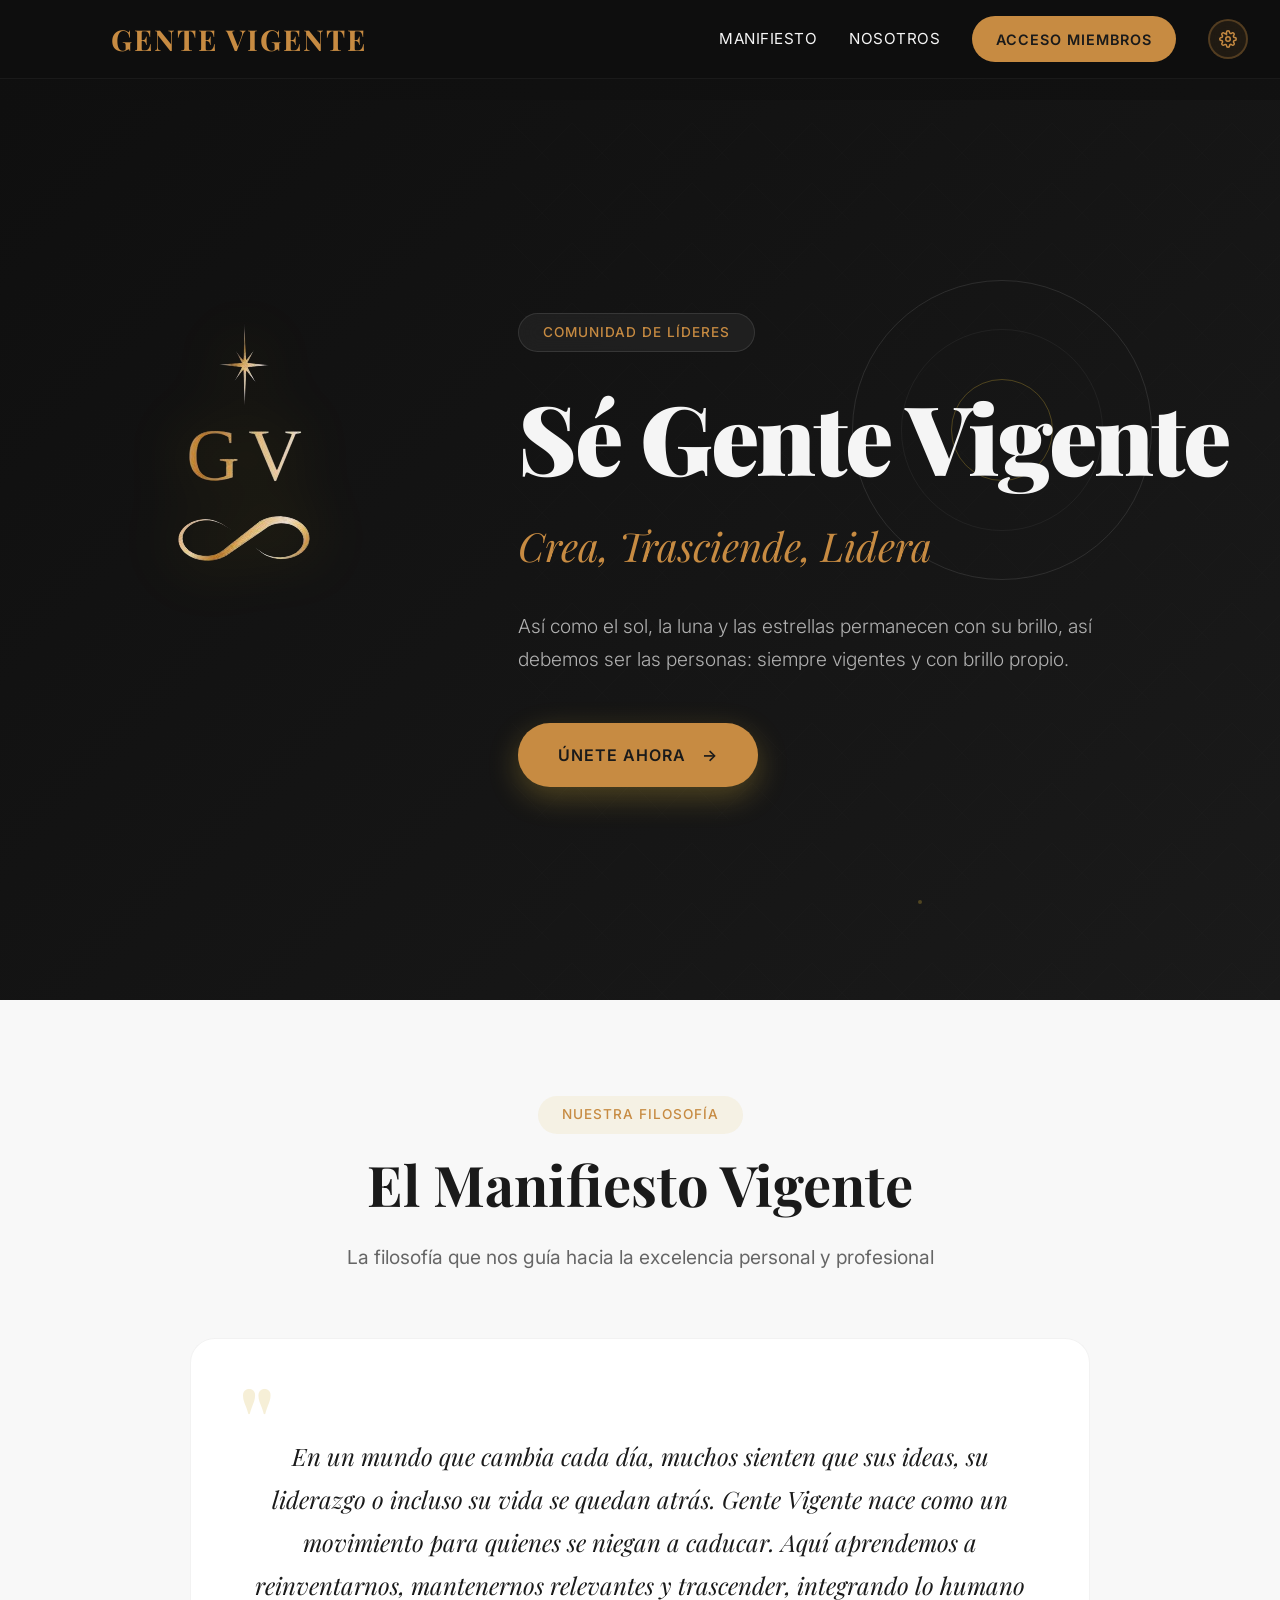
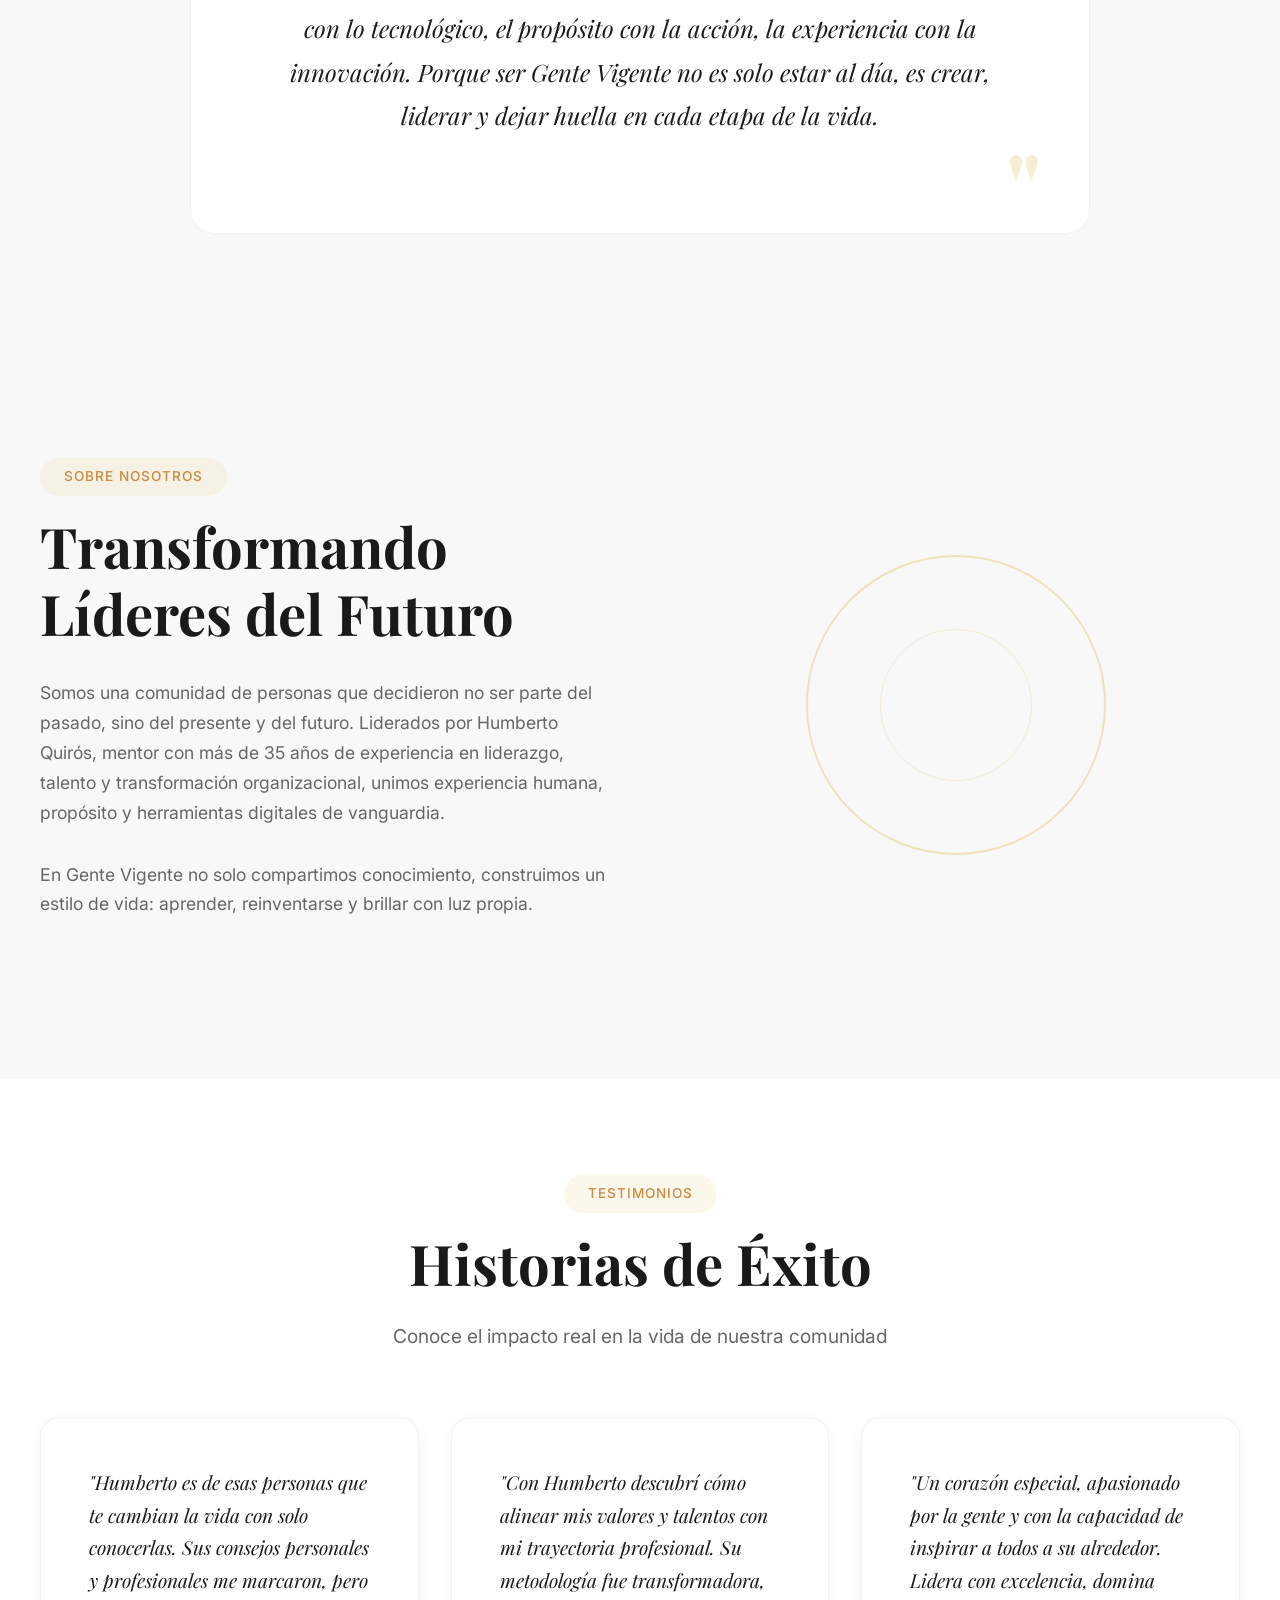
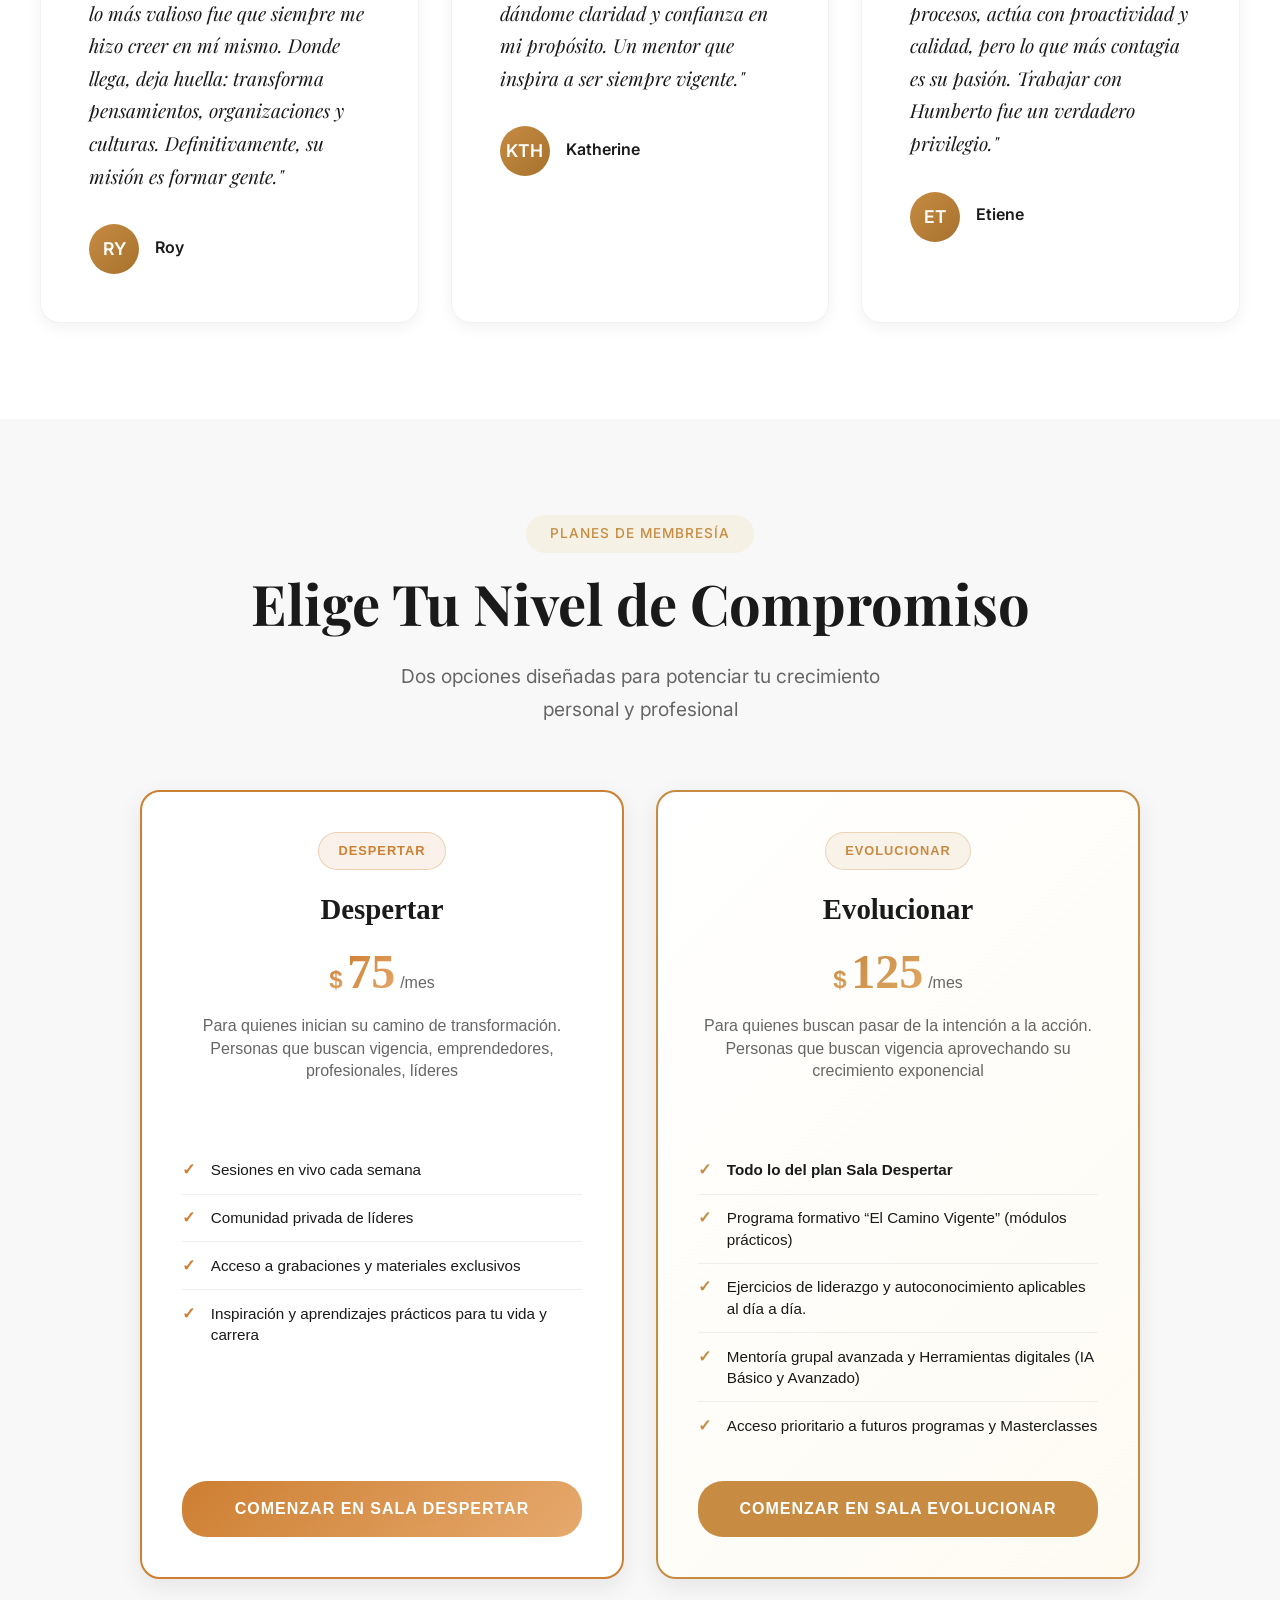
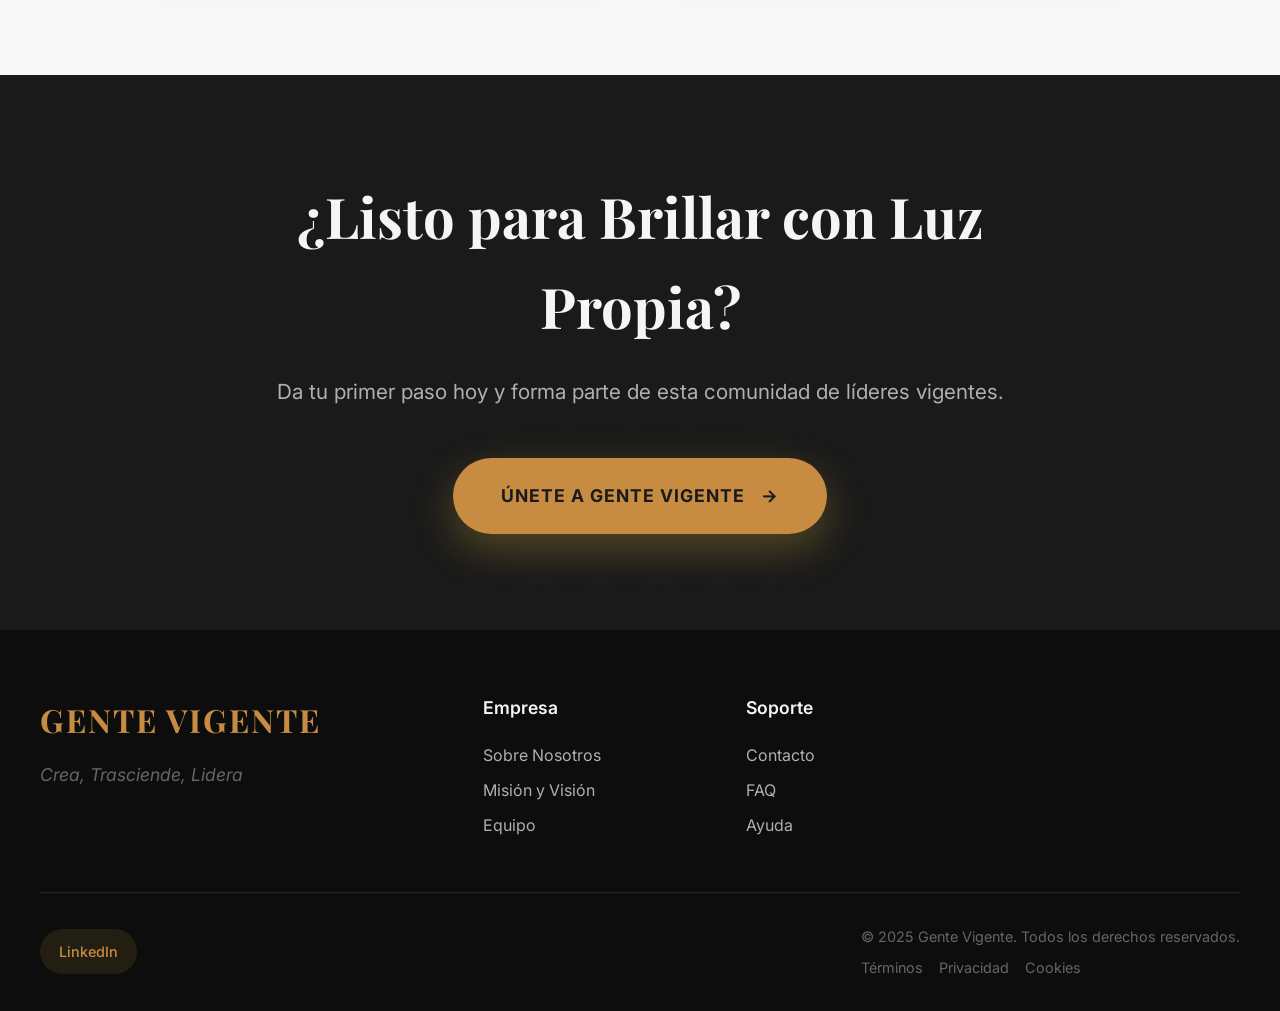
==== commit 87538752: "Version 2.8 Implementacion de un settings, para activar y desactivar animaiciones de la pagina" ====
--- a/index.html
+++ b/index.html
@@ -7,17 +7,59 @@
     <link href="https://fonts.googleapis.com/css2?family=Playfair+Display:wght@400;500;600;700;900&family=Inter:wght@300;400;500;600;700&display=swap" rel="stylesheet">
     <link rel="stylesheet" href="css/styles.css">
     <link rel="stylesheet" href="css/membership.css">
+    <link rel="stylesheet" href="css/backtotop.css">
+    <link rel="stylesheet" href="css/settings.css">
+
 </head>
 <body>
     <!-- Navigation -->
     <nav class="navbar">
-        <div class="nav-container" >
+        <div class="nav-container">
             <div class="nav-logo">GENTE VIGENTE</div>
             <div class="nav-menu">
                 <a href="#manifesto" class="nav-link">Manifiesto</a>
                 <a href="#nosotros" class="nav-link">Nosotros</a>
                 <a href="login.php" class="nav-link nav-cta">Acceso Miembros</a>
-            </div>
+    
+                <div class="settings-dropdown" id="settingsDropdown">
+                    <button class="settings-trigger" id="settingsTrigger" aria-label="Configuraciones">
+                        <svg class="settings-icon" viewBox="0 0 24 24" fill="none" stroke="currentColor" stroke-width="2">
+                            <circle cx="12" cy="12" r="3"></circle>
+                            <path d="M19.4 15a1.65 1.65 0 0 0 .33 1.82l.06.06a2 2 0 0 1 0 2.83 2 2 0 0 1-2.83 0l-.06-.06a1.65 
+                            1.65 0 0 0-1.82-.33 1.65 1.65 0 0 0-1 1.51V21a2 2 0 0 1-2 2 2 2 0 0 1-2-2v-.09A1.65 1.65 0 0 0 9 
+                            19.4a1.65 1.65 0 0 0-1.82.33l-.06.06a2 2 0 0 1-2.83 0 2 2 0 0 1 0-2.83l.06-.06a1.65 1.65 0 0 0 
+                            .33-1.82 1.65 1.65 0 0 0-1.51-1H3a2 2 0 0 1-2-2 2 2 0 0 1 2-2h.09A1.65 1.65 0 0 0 4.6 9a1.65 1.65 
+                            0 0 0-.33-1.82l-.06-.06a2 2 0 0 1 0-2.83 2 2 0 0 1 2.83 0l.06.06a1.65 1.65 0 0 0 1.82.33H9a1.65 
+                            1.65 0 0 0 1 1.51V3a2 2 0 0 1 2-2 2 2 0 0 1 2 2v.09a1.65 1.65 0 0 0 1 1.51 1.65 1.65 0 0 0 1.82-.33l.06-.06a2 
+                            2 0 0 1 2.83 0 2 2 0 0 1 0 2.83l-.06.06a1.65 1.65 0 0 0-.33 1.82V9a1.65 1.65 0 0 0 1.51 1H21a2 2 0 0 1 2 2 2 2 
+                            0 0 1-2 2h-.09a1.65 1.65 0 0 0-1.51 1z"></path>
+                        </svg>
+                    </button>
+                    
+                    <div class="settings-menu" id="settingsMenu">
+                        <div class="settings-header">
+                            <h3 class="settings-title">Configuraciones</h3>
+                        </div>
+                        
+                        <div class="settings-content">
+                            <button class="setting-item" id="animationsToggle">
+                                <span class="setting-label">
+                                    <svg class="setting-icon" viewBox="0 0 24 24" fill="none" stroke="currentColor" stroke-width="2">
+                                        <path d="M12 2l3.09 6.26L22 9.27l-5 4.87 1.18 6.88L12 17.77l-6.18 3.25L7 14.14 2 9.27l6.91-1.01L12 2z"></path>
+                                    </svg>
+                                    Animaciones
+                                </span>
+                                <div class="toggle-switch active" id="animationsSwitch">
+                                    <div class="toggle-slider"></div>
+                                </div>
+                            </button>
+                            
+                            <div class="settings-divider"></div>
+                        </div>
+                    </div>
+                </div>
+            </div>
+            
             <div class="mobile-menu-toggle">
                 <span></span>
                 <span></span>
@@ -30,6 +72,27 @@
     <section class="hero" id ="hero">
         <div class="geometric-circle"></div>
         <div class="geometric-lines"></div>
+
+        <div class="floating-particles">
+            <div class="particle"></div>
+            <div class="particle"></div>
+            <div class="particle"></div>
+            <div class="particle"></div>
+            <div class="particle"></div>
+            <div class="particle"></div>
+            <div class="particle"></div>
+            <div class="particle"></div>
+            <div class="particle"></div>
+            <div class="particle"></div>
+            <div class="particle"></div>
+            <div class="particle"></div>
+            <div class="particle"></div>
+            <div class="particle"></div>
+            <div class="particle"></div>
+            <div class="particle"></div>
+            <div class="particle"></div>
+            <div class="particle"></div>
+        </div>
 
         <div class="logo-container fade-in">
             <img src="img/GenteVigente.png" alt="Gente Vigente Logo" class="main-logo">
@@ -93,20 +156,7 @@
                     <p class="section-description fade-up">
                         En Gente Vigente no solo compartimos conocimiento, construimos un estilo de vida: aprender, reinventarse y brillar con luz propia.
                     </p>
-                    <!-- <div class="nosotros-stats fade-up">
-                        <div class="stat-item">
-                            <span class="stat-number">500+</span>
-                            <span class="stat-label">Líderes Activos</span>
-                        </div>
-                        <div class="stat-item">
-                            <span class="stat-number">50+</span>
-                            <span class="stat-label">Países</span>
-                        </div>
-                        <div class="stat-item">
-                            <span class="stat-number">95%</span>
-                            <span class="stat-label">Satisfacción</span>
-                        </div>
-                    </div> -->
+
                 </div>
                 <div class="nosotros-visual fade-up">
                     <div class="visual-element">
@@ -333,5 +383,8 @@
     </footer>
 
     <script src="js/script.js"></script>
+    <button class="back-to-top" id="backToTop" aria-label="Volver arriba"></button>
+    <script src="js/backtotop.js"></script>
+    <script src="js/settings.js"></script>
 </body>
 </html>
--- a/css/styles.css
+++ b/css/styles.css
@@ -52,6 +52,7 @@
     color: var(--primary-colorr);
     letter-spacing: 2px;
     text-transform: uppercase;
+    transform: translateX(79px);
 }
 
 .nav-menu {
@@ -1230,4 +1231,164 @@
     .membersia-card {
         padding: 2rem;
     }
+}
+
+/* Floating Particles Premium for Hero Section */
+.floating-particles {
+    position: absolute;
+    top: 0;
+    left: 0;
+    width: 100%;
+    height: 100%;
+    pointer-events: none;
+    z-index: 1;
+    overflow: hidden;
+}
+
+.particle {
+    position: absolute;
+    background: #c78b42;
+    border-radius: 50%;
+    opacity: 0;
+    animation: floatUp 20s linear infinite;
+}
+
+/* Diferentes tamaños de partículas para variedad */
+.particle:nth-child(1n) {
+    width: 1px;
+    height: 1px;
+    box-shadow: 0 0 3px rgba(199, 139, 66, 0.5);
+}
+
+.particle:nth-child(2n) {
+    width: 2px;
+    height: 2px;
+    box-shadow: 0 0 4px rgba(199, 139, 66, 0.4);
+    animation-duration: 25s;
+}
+
+.particle:nth-child(3n) {
+    width: 1.5px;
+    height: 1.5px;
+    background: rgba(224, 168, 101, 0.8);
+    box-shadow: 0 0 2px rgba(224, 168, 101, 0.6);
+    animation-duration: 18s;
+}
+
+.particle:nth-child(4n) {
+    width: 0.5px;
+    height: 0.5px;
+    background: rgba(199, 139, 66, 0.6);
+    animation-duration: 30s;
+}
+
+.particle:nth-child(5n) {
+    width: 2.5px;
+    height: 2.5px;
+    box-shadow: 0 0 6px rgba(199, 139, 66, 0.3);
+    animation-duration: 15s;
+}
+
+/* Animación de flotación sutil */
+@keyframes floatUp {
+    0% {
+        opacity: 0;
+        transform: translateY(100vh) translateX(0px) scale(0);
+    }
+    5% {
+        opacity: 0.2;
+        transform: translateY(95vh) translateX(5px) scale(1);
+    }
+    15% {
+        opacity: 0.4;
+        transform: translateY(85vh) translateX(-3px) scale(1);
+    }
+    25% {
+        opacity: 0.35;
+        transform: translateY(75vh) translateX(8px) scale(1.1);
+    }
+    35% {
+        opacity: 0.5;
+        transform: translateY(65vh) translateX(-5px) scale(0.9);
+    }
+    45% {
+        opacity: 0.4;
+        transform: translateY(55vh) translateX(10px) scale(1);
+    }
+    55% {
+        opacity: 0.6;
+        transform: translateY(45vh) translateX(-8px) scale(1.2);
+    }
+    65% {
+        opacity: 0.5;
+        transform: translateY(35vh) translateX(3px) scale(0.8);
+    }
+    75% {
+        opacity: 0.4;
+        transform: translateY(25vh) translateX(-10px) scale(1);
+    }
+    85% {
+        opacity: 0.3;
+        transform: translateY(15vh) translateX(6px) scale(1.1);
+    }
+    95% {
+        opacity: 0.1;
+        transform: translateY(5vh) translateX(-2px) scale(0.9);
+    }
+    100% {
+        opacity: 0;
+        transform: translateY(-5vh) translateX(0px) scale(0);
+    }
+}
+
+/* Posiciones horizontales distribuidas sutilmente */
+.particle:nth-child(1) { left: 8%; animation-delay: 0s; }
+.particle:nth-child(2) { left: 15%; animation-delay: 3s; }
+.particle:nth-child(3) { left: 25%; animation-delay: 6s; }
+.particle:nth-child(4) { left: 35%; animation-delay: 1s; }
+.particle:nth-child(5) { left: 45%; animation-delay: 9s; }
+.particle:nth-child(6) { left: 55%; animation-delay: 4s; }
+.particle:nth-child(7) { left: 65%; animation-delay: 12s; }
+.particle:nth-child(8) { left: 75%; animation-delay: 7s; }
+.particle:nth-child(9) { left: 85%; animation-delay: 15s; }
+.particle:nth-child(10) { left: 92%; animation-delay: 2s; }
+.particle:nth-child(11) { left: 18%; animation-delay: 11s; }
+.particle:nth-child(12) { left: 28%; animation-delay: 5s; }
+.particle:nth-child(13) { left: 38%; animation-delay: 14s; }
+.particle:nth-child(14) { left: 48%; animation-delay: 8s; }
+.particle:nth-child(15) { left: 58%; animation-delay: 17s; }
+.particle:nth-child(16) { left: 68%; animation-delay: 10s; }
+.particle:nth-child(17) { left: 78%; animation-delay: 13s; }
+.particle:nth-child(18) { left: 88%; animation-delay: 16s; }
+
+/* Optimización mobile - menos partículas */
+@media (max-width: 768px) {
+    .particle:nth-child(n+10) {
+        display: none;
+    }
+    
+    .particle {
+        animation-duration: 25s;
+    }
+}
+
+/* Para usuarios que prefieren menos movimiento */
+@media (prefers-reduced-motion: reduce) {
+    .floating-particles {
+        display: none;
+    }
+}
+
+/* Variación de brillo sutil para algunas partículas */
+.particle:nth-child(7n) {
+    animation: floatUp 22s linear infinite, twinkle 4s ease-in-out infinite;
+}
+
+.particle:nth-child(11n) {
+    animation: floatUp 28s linear infinite, twinkle 6s ease-in-out infinite;
+}
+
+@keyframes twinkle {
+    0%, 100% { opacity: 0.2; }
+    50% { opacity: 0.7; }
 }
--- a/css/backtotop.css
+++ b/css/backtotop.css
@@ -0,0 +1,164 @@
+/* Back to Top Button - Estética Gente Vigente */
+.back-to-top {
+    position: fixed;
+    bottom: 30px;
+    right: 30px;
+    width: 60px;
+    height: 60px;
+    background: linear-gradient(135deg, #c78b42, #d4a94c);
+    border: 2px solid rgba(255, 255, 255, 0.2);
+    border-radius: 50%;
+    display: flex;
+    align-items: center;
+    justify-content: center;
+    cursor: pointer;
+    z-index: 1000;
+    transition: all 0.4s cubic-bezier(0.4, 0, 0.2, 1);
+    opacity: 0;
+    visibility: hidden;
+    transform: translateY(20px) scale(0.8);
+    box-shadow: 
+        0 8px 25px rgba(199, 139, 66, 0.4),
+        0 0 0 1px rgba(199, 139, 66, 0.1);
+    backdrop-filter: blur(20px);
+    color: white;
+    font-size: 24px;
+    font-weight: 600;
+}
+
+/* Estado visible */
+.back-to-top.visible {
+    opacity: 1;
+    visibility: visible;
+    transform: translateY(0) scale(1);
+}
+
+/* Efectos hover */
+.back-to-top:hover {
+    transform: translateY(-5px) scale(1.1);
+    box-shadow: 
+        0 15px 35px rgba(199, 139, 66, 0.6),
+        0 0 0 1px rgba(199, 139, 66, 0.2);
+    background: linear-gradient(135deg, #d4a94c, #efbf04);
+}
+
+/* Icono de flecha */
+.back-to-top::before {
+    content: '↑';
+    font-size: 20px;
+    font-weight: bold;
+    line-height: 1;
+    transition: transform 0.3s ease;
+}
+
+.back-to-top:hover::before {
+    transform: translateY(-2px);
+}
+
+/* Efecto de pulse sutil */
+.back-to-top::after {
+    content: '';
+    position: absolute;
+    top: -2px;
+    left: -2px;
+    right: -2px;
+    bottom: -2px;
+    border-radius: 50%;
+    background: linear-gradient(135deg, rgba(199, 139, 66, 0.3), rgba(212, 169, 76, 0.3));
+    z-index: -1;
+    animation: pulse 3s ease-in-out infinite;
+}
+
+@keyframes pulse {
+    0%, 100% {
+        transform: scale(1);
+        opacity: 0.7;
+    }
+    50% {
+        transform: scale(1.15);
+        opacity: 0.3;
+    }
+}
+
+/* Efecto de brillo al pasar el mouse */
+.back-to-top:hover::after {
+    animation-play-state: paused;
+    transform: scale(1.2);
+    opacity: 0.5;
+}
+
+/* Responsive */
+@media (max-width: 768px) {
+    .back-to-top {
+        width: 50px;
+        height: 50px;
+        bottom: 20px;
+        right: 20px;
+        font-size: 18px;
+    }
+    
+    .back-to-top::before {
+        font-size: 16px;
+    }
+}
+
+/* Para usuarios que prefieren menos animaciones */
+@media (prefers-reduced-motion: reduce) {
+    .back-to-top {
+        transition: opacity 0.3s ease;
+    }
+    
+    .back-to-top::after {
+        display: none;
+    }
+    
+    .back-to-top:hover {
+        transform: none;
+    }
+}
+
+/* Variante con progreso de scroll (opcional) */
+.back-to-top.with-progress {
+    background: conic-gradient(
+        #c78b42 0deg,
+        #c78b42 var(--progress, 0deg),
+        rgba(199, 139, 66, 0.2) var(--progress, 0deg),
+        rgba(199, 139, 66, 0.2) 360deg
+    );
+}
+
+.back-to-top.with-progress::before {
+    background: linear-gradient(135deg, #c78b42, #d4a94c);
+    border-radius: 50%;
+    width: 52px;
+    height: 52px;
+    display: flex;
+    align-items: center;
+    justify-content: center;
+    content: '↑';
+}
+
+/* Estilo para sitio web oscuro como Gente Vigente */
+body.dark-theme .back-to-top {
+    background: linear-gradient(135deg, #c78b42, #d4a94c);
+    border-color: rgba(255, 255, 255, 0.15);
+    box-shadow: 
+        0 8px 25px rgba(0, 0, 0, 0.4),
+        0 0 0 1px rgba(199, 139, 66, 0.2);
+}
+
+/* Animación de entrada suave */
+@keyframes slideInUp {
+    from {
+        opacity: 0;
+        transform: translateY(30px) scale(0.5);
+    }
+    to {
+        opacity: 1;
+        transform: translateY(0) scale(1);
+    }
+}
+
+.back-to-top.first-show {
+    animation: slideInUp 0.5s ease-out;
+}
--- a/css/settings.css
+++ b/css/settings.css
@@ -0,0 +1,316 @@
+/* Dropdown de settings */
+
+:root{
+    --primary-colorr: #c78b42; /* Color dorado/bronce */
+    --secondary-color: #1a1a1a; /* Color oscuro */
+    --background-color: #fafafa; /* Color de fondo claro */
+    --text-color: #666; /* Color de texto secundario */
+    --highlight-color: #a6722e; /* Color de resaltado */
+}
+
+
+.settings-dropdown {
+    position: relative;
+    z-index: 1001;
+}
+
+.settings-trigger {
+    width: 40px;
+    height: 40px;
+    background: rgba(199, 139, 66, 0.1);
+    border: 2px solid rgba(199, 139, 66, 0.3);
+    border-radius: 50%;
+    display: flex;
+    align-items: center;
+    justify-content: center;
+    cursor: pointer;
+    transition: all 0.3s ease;
+    backdrop-filter: blur(10px);
+    position: relative;
+}
+
+.settings-trigger:hover {
+    background: rgba(199, 139, 66, 0.2);
+    border-color: rgba(199, 139, 66, 0.5);
+    transform: scale(1.1);
+}
+
+/* Icono de settings */
+.settings-icon {
+    width: 18px;
+    height: 18px;
+    color: var(--primary-colorr);
+    transition: transform 0.3s ease;
+}
+
+.settings-trigger:hover .settings-icon {
+    transform: rotate(45deg);
+}
+
+
+/* Dropdown Menu */
+.settings-menu {
+    position: absolute;
+    top: 50px;
+    right: 0;
+    min-width: 260px;
+    background: rgba(26, 26, 26, 0.98);
+    backdrop-filter: blur(30px);
+    border: 1px solid rgba(199, 139, 66, 0.2);
+    border-radius: 16px;
+    box-shadow: 
+        0 20px 40px rgba(0, 0, 0, 0.4),
+        0 0 0 1px rgba(255, 255, 255, 0.05);
+    opacity: 0;
+    visibility: hidden;
+    transform: translateY(-10px);
+    transition: all 0.3s cubic-bezier(0.4, 0, 0.2, 1);
+    overflow: hidden;
+}
+
+.settings-dropdown.active .settings-menu {
+    opacity: 1;
+    visibility: visible;
+    transform: translateY(0);
+}
+
+/* Header del dropdown */
+.settings-header {
+    padding: 16px 20px;
+    border-bottom: 1px solid rgba(255, 255, 255, 0.1);
+    background: rgba(199, 139, 66, 0.05);
+}
+
+.settings-title {
+    font-size: 14px;
+    font-weight: 600;
+    color: var(--primary-colorr);
+    margin: 0;
+    text-transform: uppercase;
+    letter-spacing: 0.5px;
+}
+
+/* Contenido del dropdown */
+.settings-content {
+    padding: 12px 0;
+}
+
+/* Item de configuración */
+.setting-item {
+    display: flex;
+    align-items: center;
+    justify-content: space-between;
+    padding: 12px 20px;
+    color: rgba(255, 255, 255, 0.9);
+    font-size: 14px;
+    font-weight: 500;
+    cursor: pointer;
+    transition: all 0.2s ease;
+    border: none;
+    background: none;
+    width: 100%;
+    text-align: left;
+}
+
+.setting-item:hover {
+    background: rgba(199, 139, 66, 0.1);
+    color: white;
+}
+
+.setting-label {
+    display: flex;
+    align-items: center;
+    gap: 12px;
+}
+
+.setting-icon {
+    width: 16px;
+    height: 16px;
+    opacity: 0.7;
+}
+
+/* Toggle Switch */
+.toggle-switch {
+    position: relative;
+    width: 44px;
+    height: 24px;
+    background: rgba(255, 255, 255, 0.2);
+    border-radius: 12px;
+    transition: background-color 0.3s ease;
+    cursor: pointer;
+}
+
+.toggle-switch.active {
+    background: var(--primary-colorr);
+}
+
+.toggle-slider {
+    position: absolute;
+    top: 2px;
+    left: 2px;
+    width: 20px;
+    height: 20px;
+    background: white;
+    border-radius: 50%;
+    transition: transform 0.3s ease;
+    box-shadow: 0 2px 6px rgba(0, 0, 0, 0.3);
+}
+
+.toggle-switch.active .toggle-slider {
+    transform: translateX(20px);
+}
+
+/* Separador */
+.settings-divider {
+    height: 1px;
+    background: rgba(255, 255, 255, 0.1);
+    margin: 8px 20px;
+}
+
+/* Botón de acción */
+.settings-action {
+    padding: 12px 20px;
+    color: rgba(255, 255, 255, 0.7);
+    font-size: 13px;
+    font-weight: 500;
+    cursor: pointer;
+    transition: all 0.2s ease;
+    display: flex;
+    align-items: center;
+    gap: 10px;
+}
+
+.settings-action:hover {
+    background: rgba(199, 139, 66, 0.1);
+    color: var(--primary-colorr);
+}
+
+/* Versión responsive */
+@media (max-width: 768px) {
+    .settings-dropdown {
+        left: 1rem;
+    }
+    
+    .settings-trigger {
+        width: 36px;
+        height: 36px;
+    }
+    
+    .settings-icon {
+        width: 16px;
+        height: 16px;
+    }
+    
+    .settings-menu {
+        min-width: 240px;
+    }
+}
+
+/* Estados de animación */
+body.animations-disabled .settings-trigger .settings-icon {
+    transition: none;
+}
+
+body.animations-disabled .settings-trigger:hover .settings-icon {
+    transform: none;
+}
+
+body.animations-disabled .settings-menu {
+    transition: opacity 0.2s ease;
+}
+
+/* Demo styles */
+body {
+    margin: 0;
+    font-family: 'Inter', sans-serif;
+    background: linear-gradient(135deg, #0f0f0f 0%, #1a1a1a 100%);
+    color: white;
+    min-height: 100vh;
+    padding-top: 100px;
+}
+
+.demo-content {
+    text-align: center;
+    padding: 2rem;
+    max-width: 800px;
+    margin: 0 auto;
+}
+
+.demo-content h1 {
+    color: var(--primary-colorr);
+    margin-bottom: 1rem;
+}
+
+.demo-content p {
+    color: rgba(255, 255, 255, 0.8);
+    margin-bottom: 2rem;
+}
+
+/* Animaciones flotantes de demo */
+.floating-element {
+    position: absolute;
+    width: 4px;
+    height: 4px;
+    background: var(--primary-colorr);
+    border-radius: 50%;
+    animation: float 10s linear infinite;
+    opacity: 0.6;
+}
+
+.floating-element:nth-child(1) { top: 20%; left: 10%; animation-delay: 0s; }
+.floating-element:nth-child(2) { top: 60%; left: 80%; animation-delay: 2s; }
+.floating-element:nth-child(3) { top: 80%; left: 20%; animation-delay: 4s; }
+
+@keyframes float {
+    0% { transform: translateY(100vh) translateX(0); opacity: 0; }
+    10% { opacity: 0.6; }
+    90% { opacity: 0.6; }
+    100% { transform: translateY(-100vh) translateX(50px); opacity: 0; }
+}
+
+/* Círculo giratorio de demo */
+.rotating-circle {
+    position: absolute;
+    top: 20%;
+    right: 10%;
+    width: 150px;
+    height: 150px;
+    border: 1px solid rgba(199, 139, 66, 0.3);
+    border-radius: 50%;
+    animation: rotate 15s linear infinite;
+}
+
+@keyframes rotate {
+    from { transform: rotate(0deg); }
+    to { transform: rotate(360deg); }
+}
+
+/* Estados cuando las animaciones están deshabilitadas */
+body.animations-disabled .floating-element,
+body.animations-disabled .rotating-circle {
+    display: none;
+}
+
+body.animations-disabled .fireflies,
+body.animations-disabled .floating-particles {
+    display: none !important;
+}
+
+body.animations-disabled .geometric-circle,
+body.animations-disabled .geometric-circle::before,
+body.animations-disabled .geometric-circle::after {
+    animation: none !important;
+}
+
+body.animations-disabled .visual-circle,
+body.animations-disabled .visual-lines {
+    animation: none !important;
+}
+
+body.animations-disabled .main-logo {
+    animation: none !important;
+}
+
+body.animations-disabled .back-to-top::after {
+    display: none !important;
+}
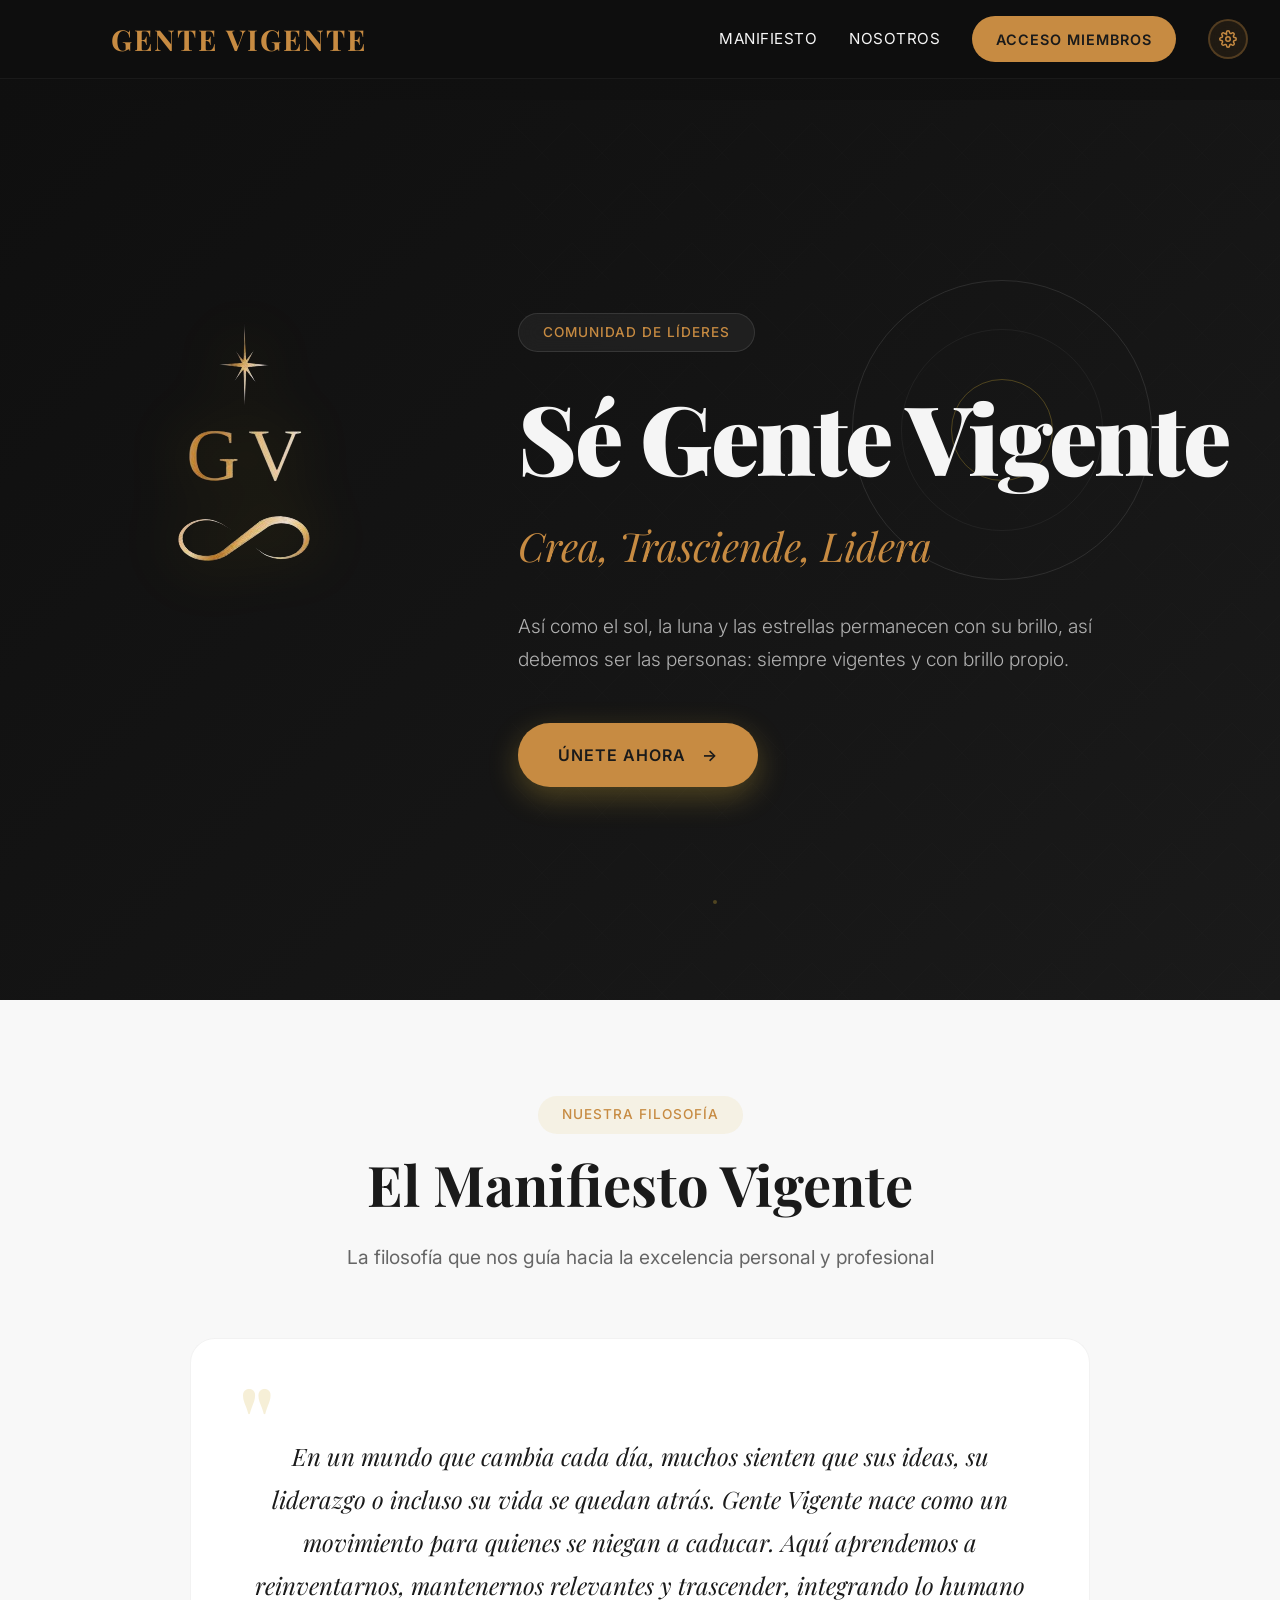
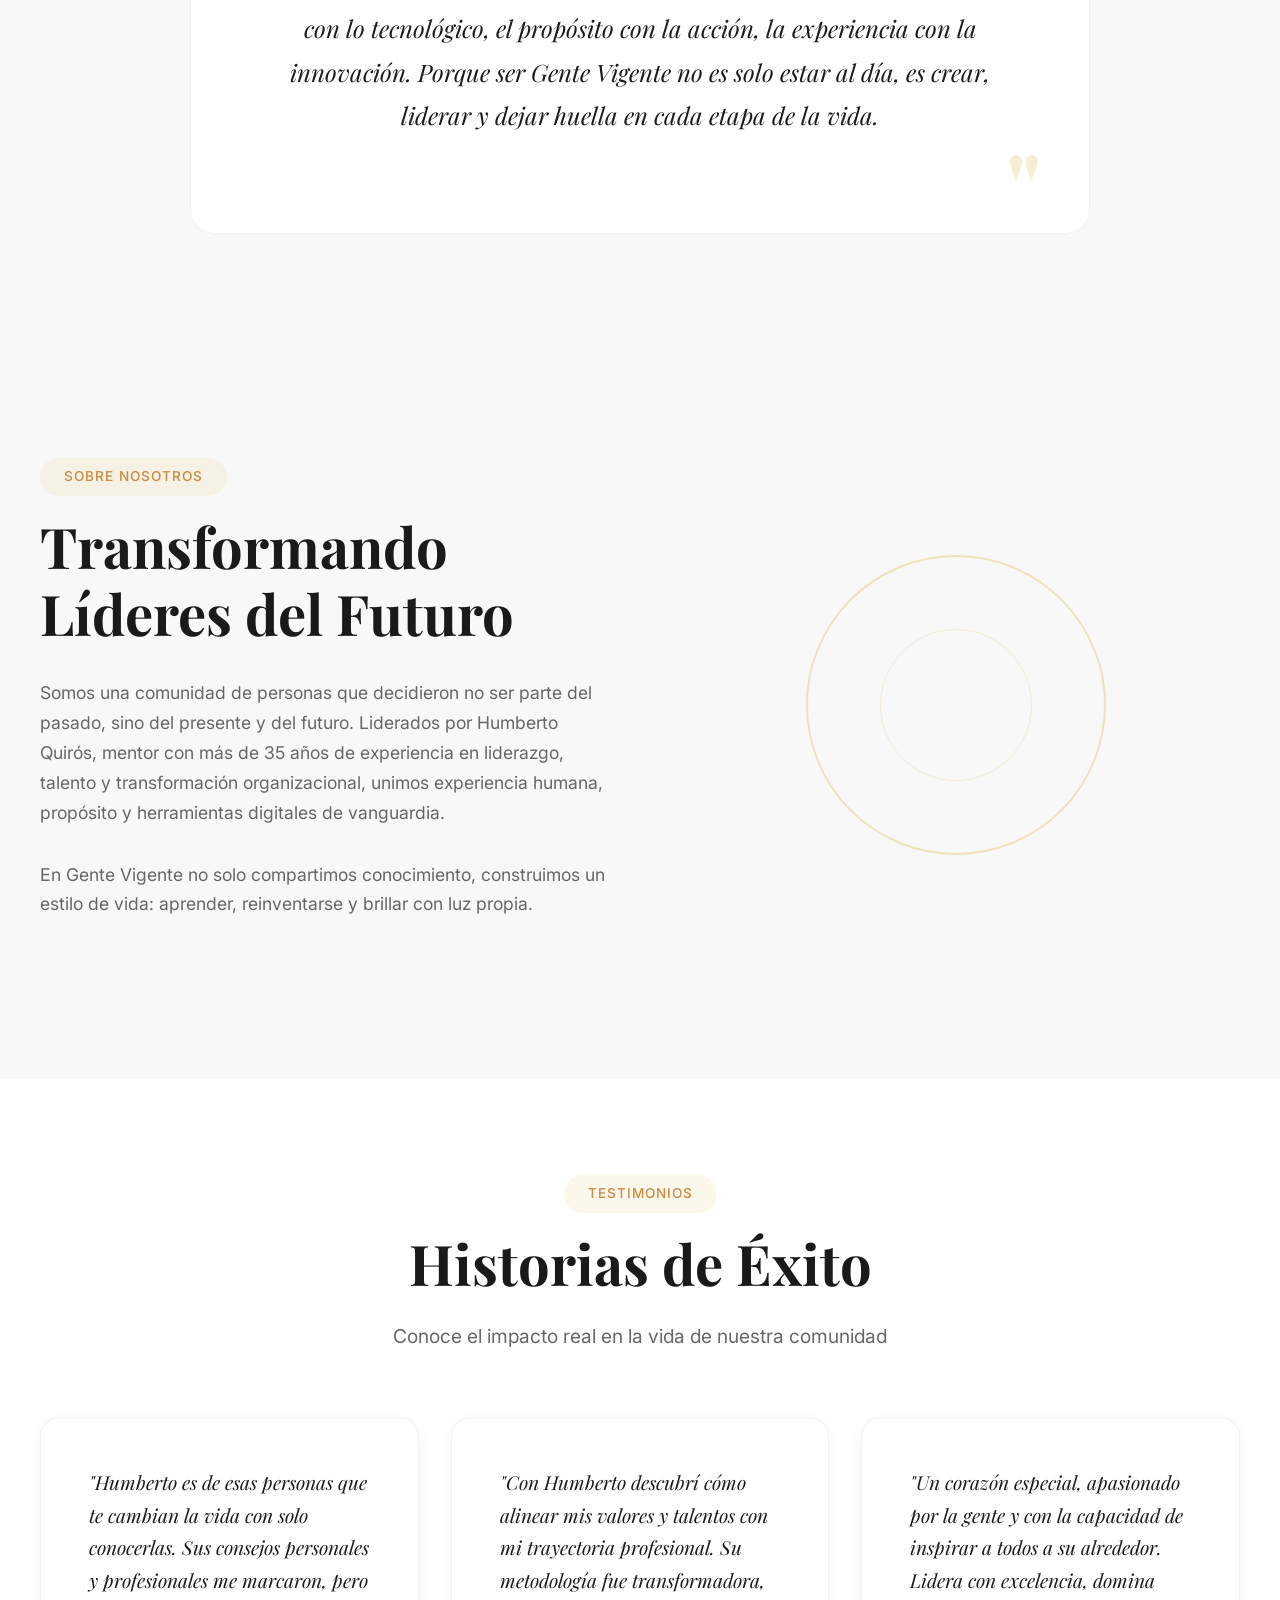
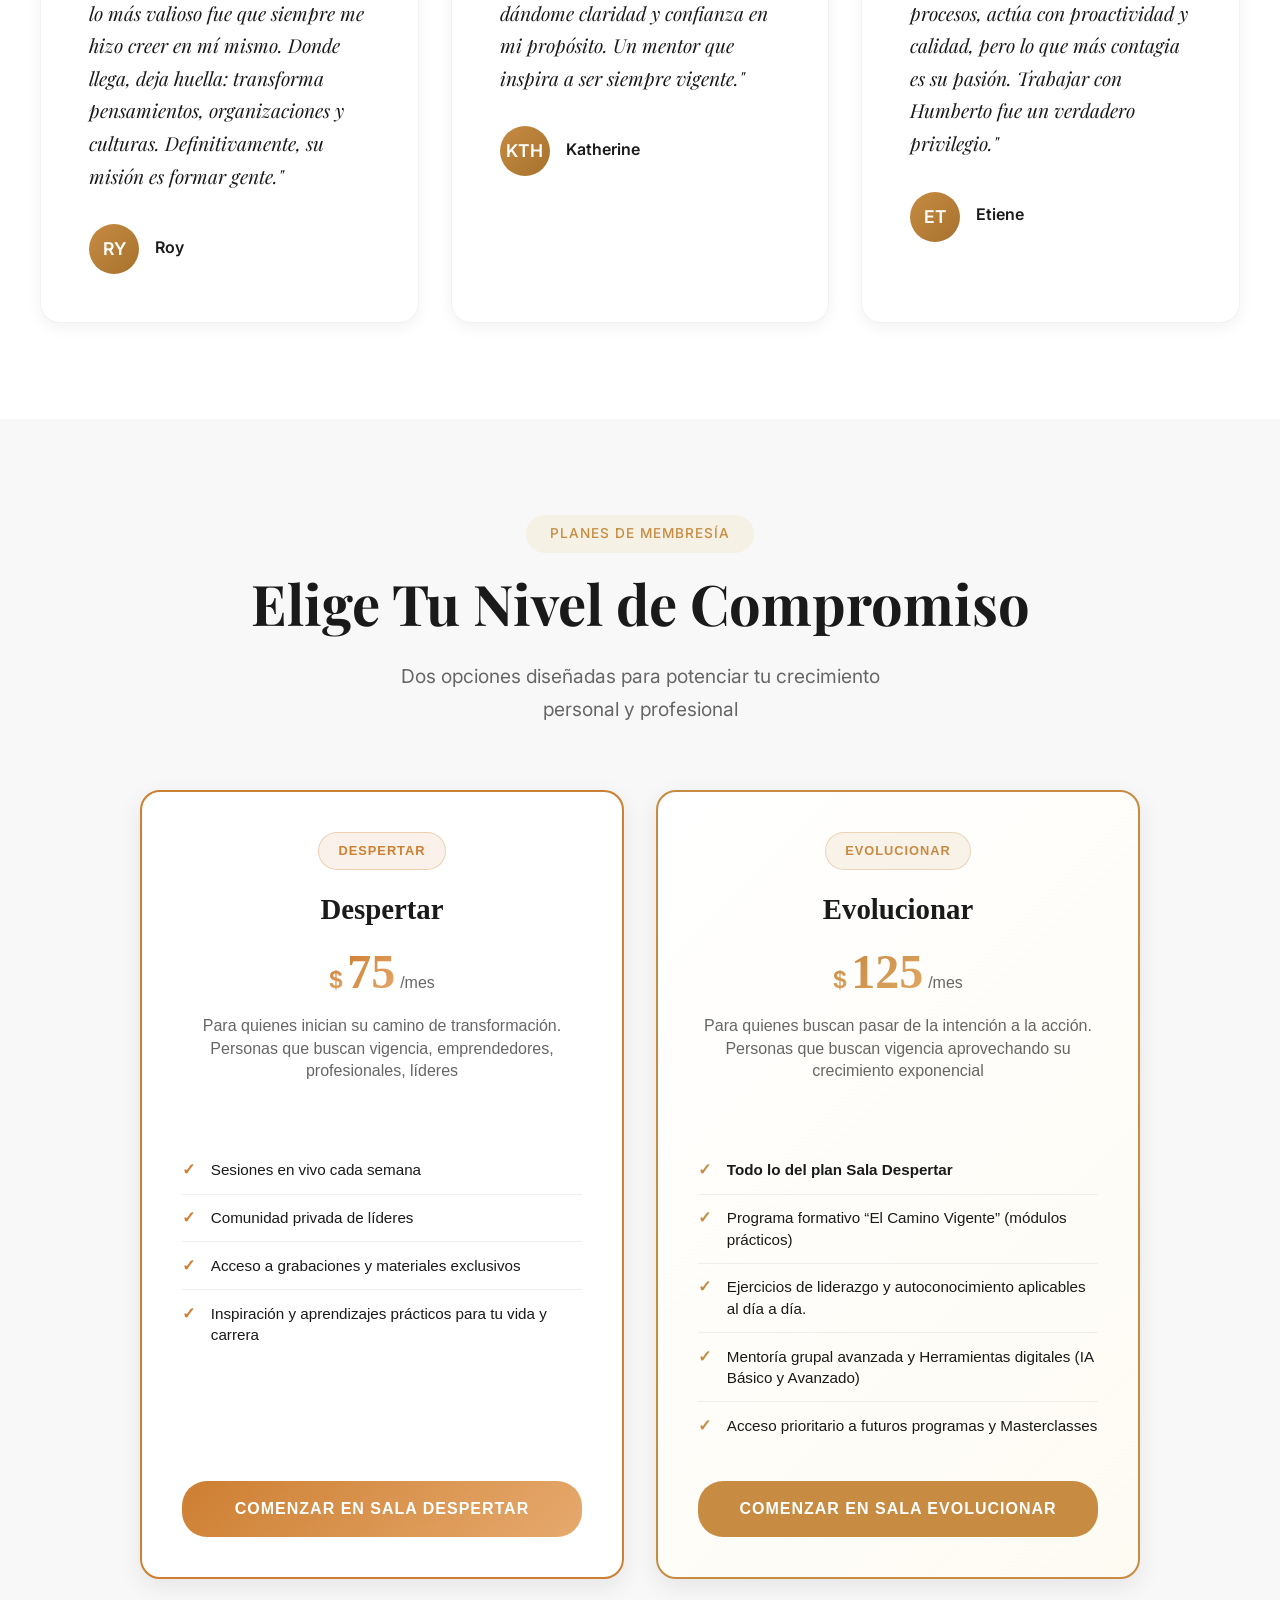
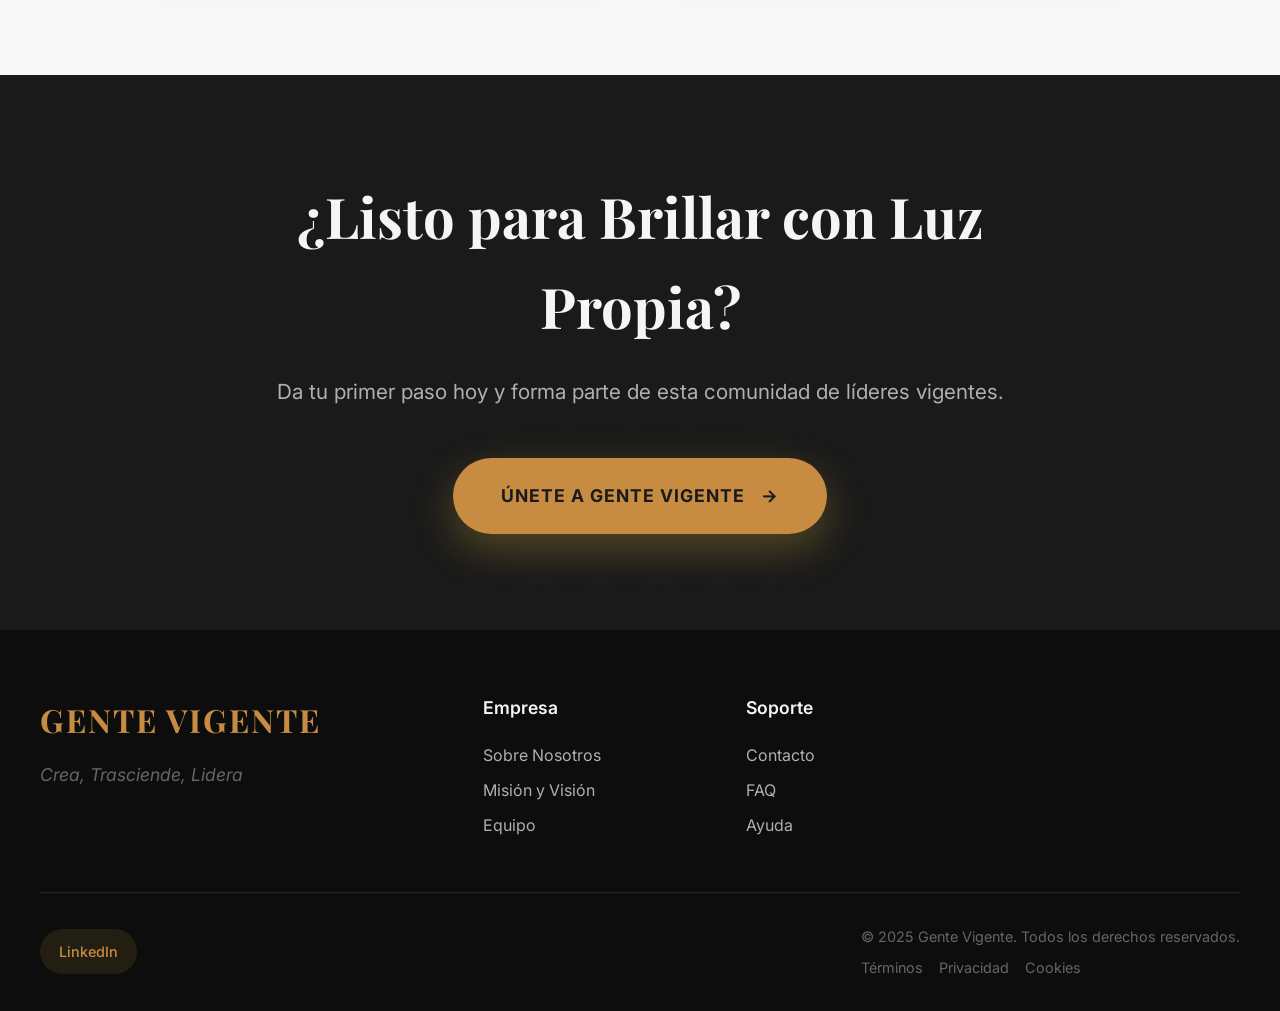
==== commit ab4db4d3: "Version 2.9 Settings globales para la animacion" ====
--- a/index.html
+++ b/index.html
@@ -382,6 +382,7 @@
         </div>
     </footer>
 
+    <script src="js/global-settings.js"></script>
     <script src="js/script.js"></script>
     <button class="back-to-top" id="backToTop" aria-label="Volver arriba"></button>
     <script src="js/backtotop.js"></script>
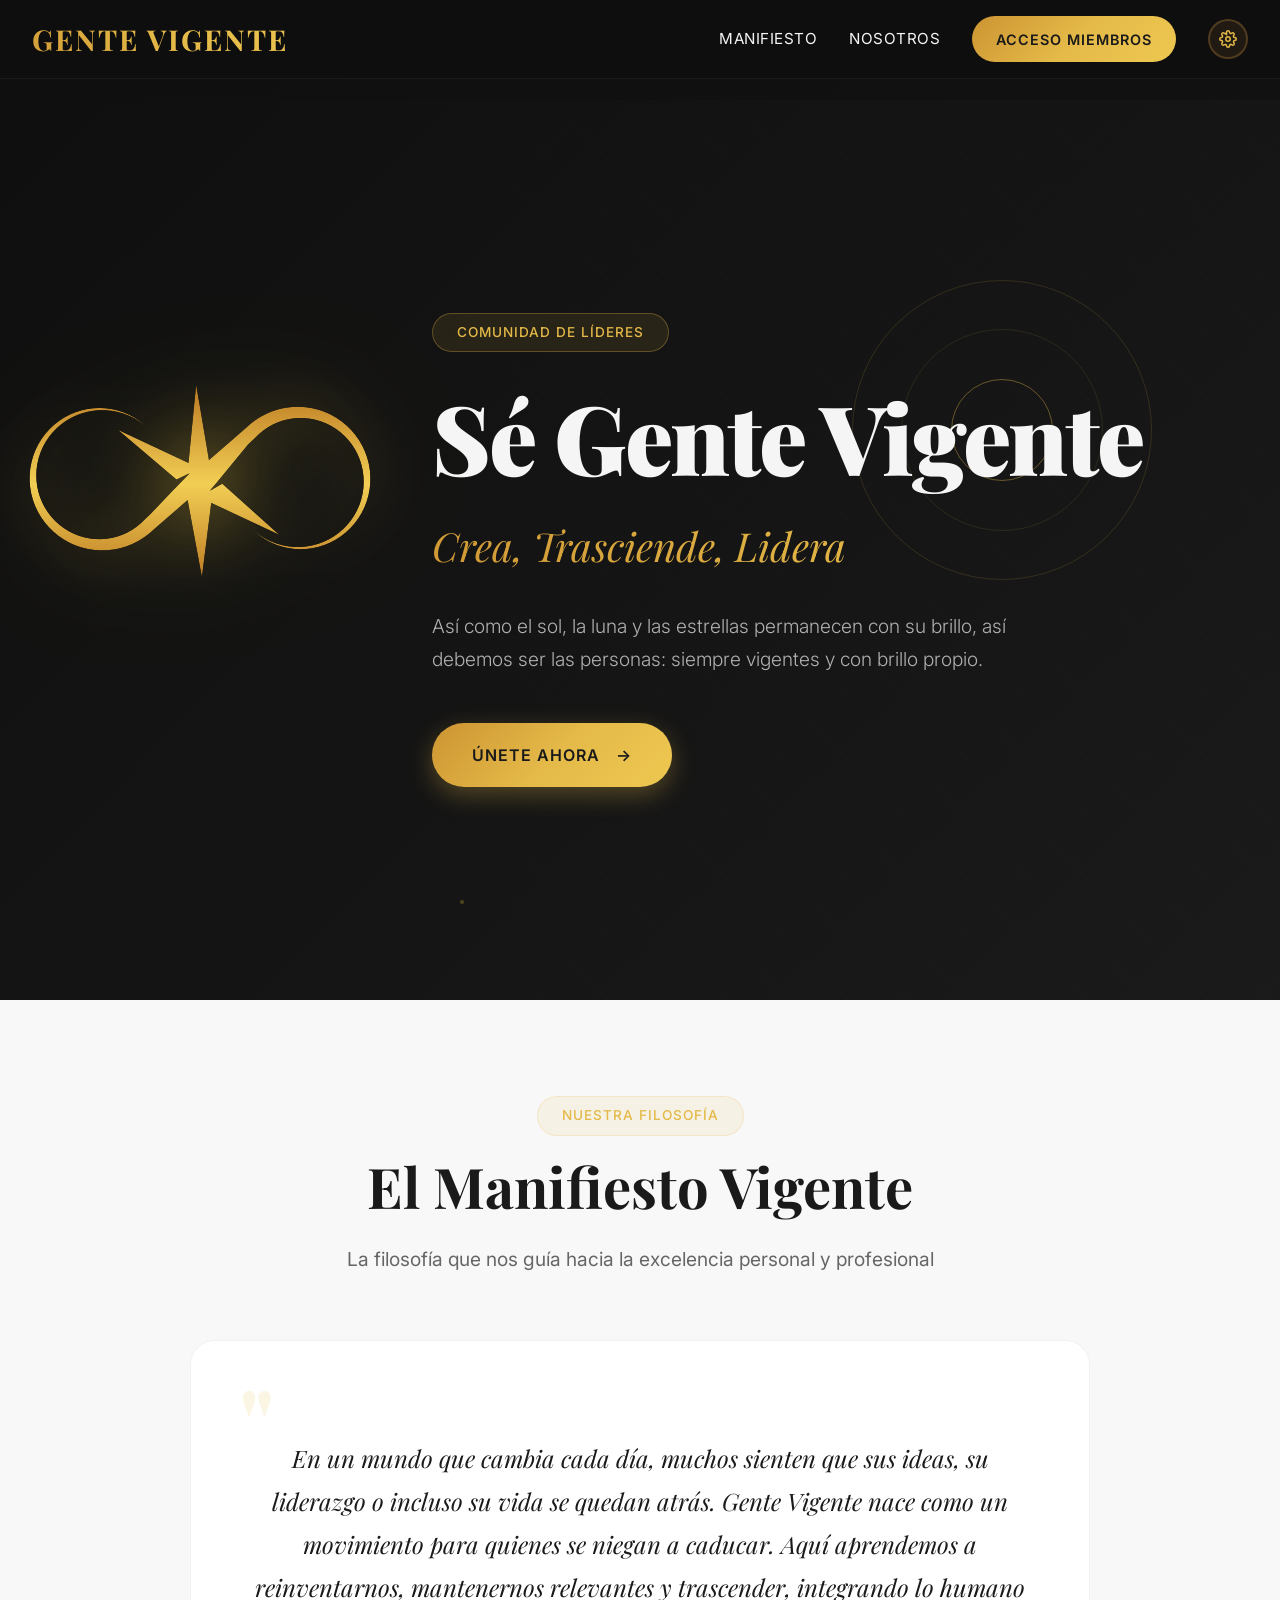
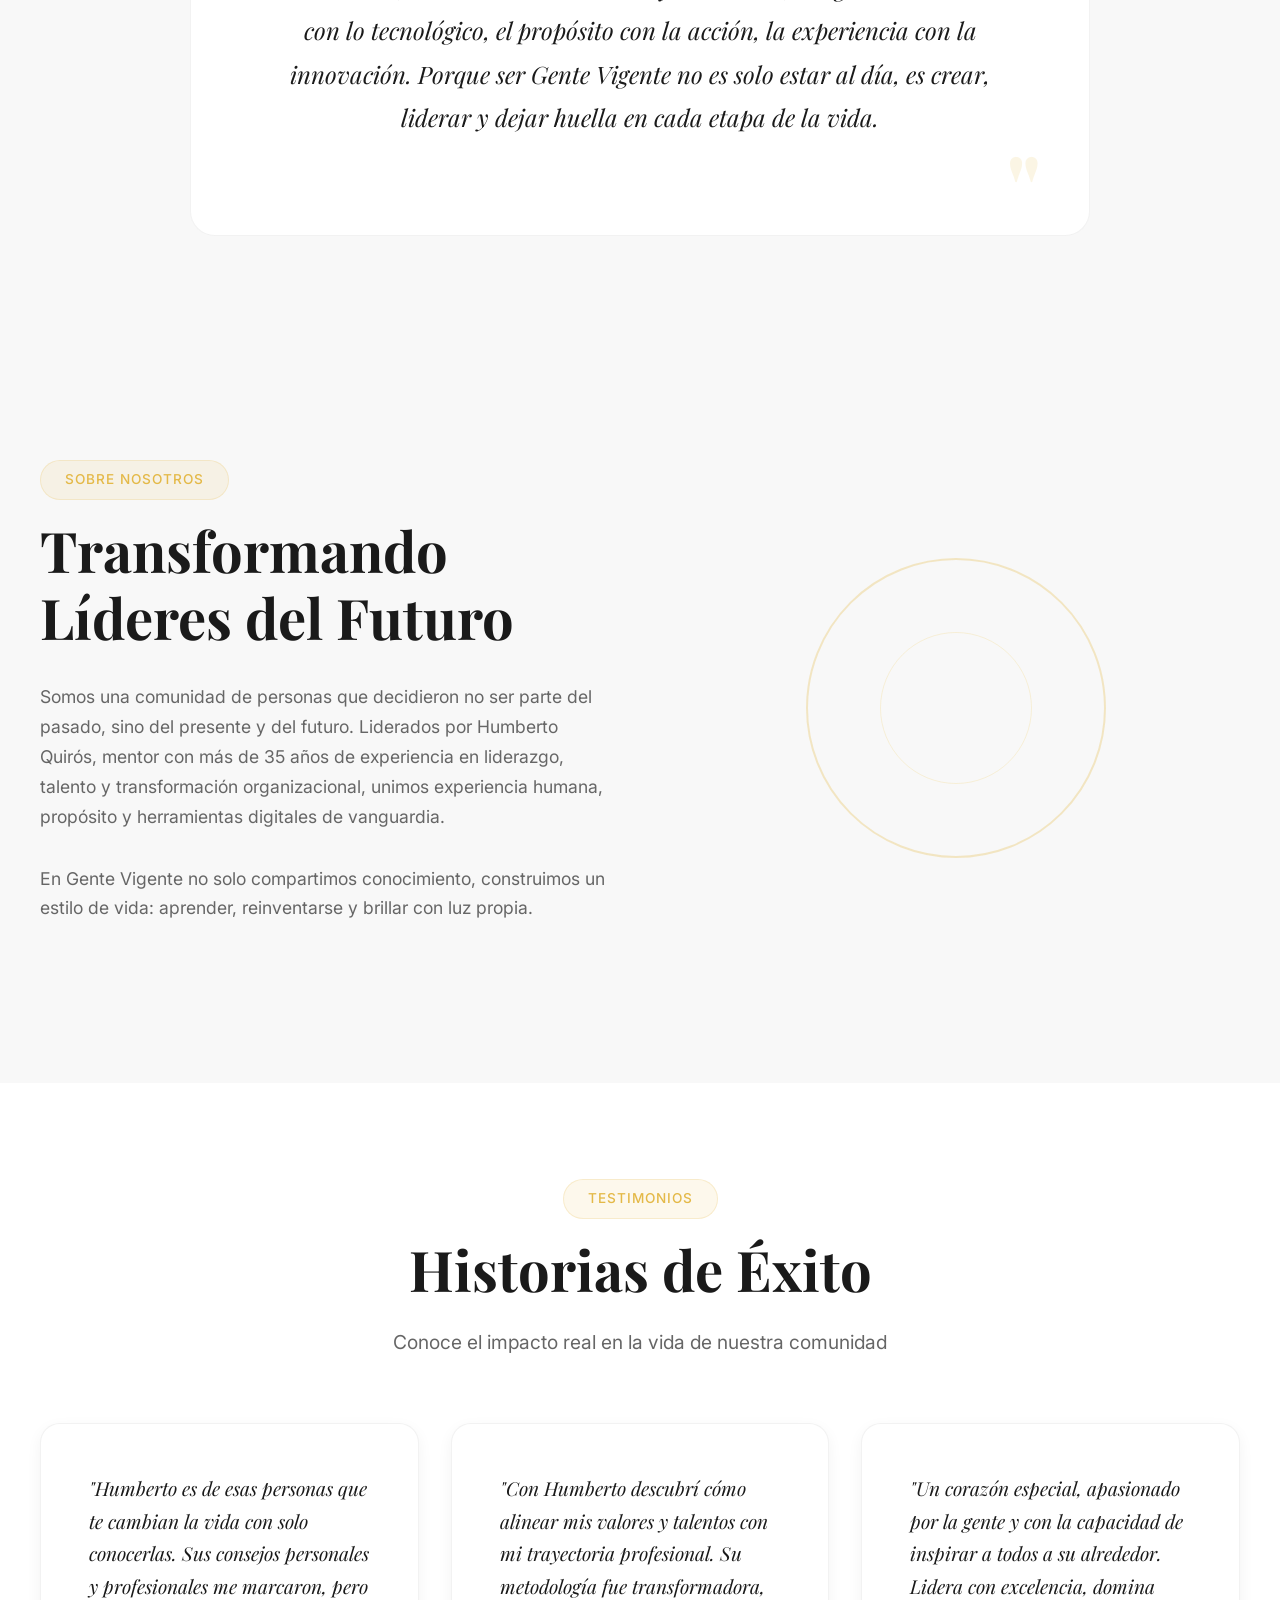
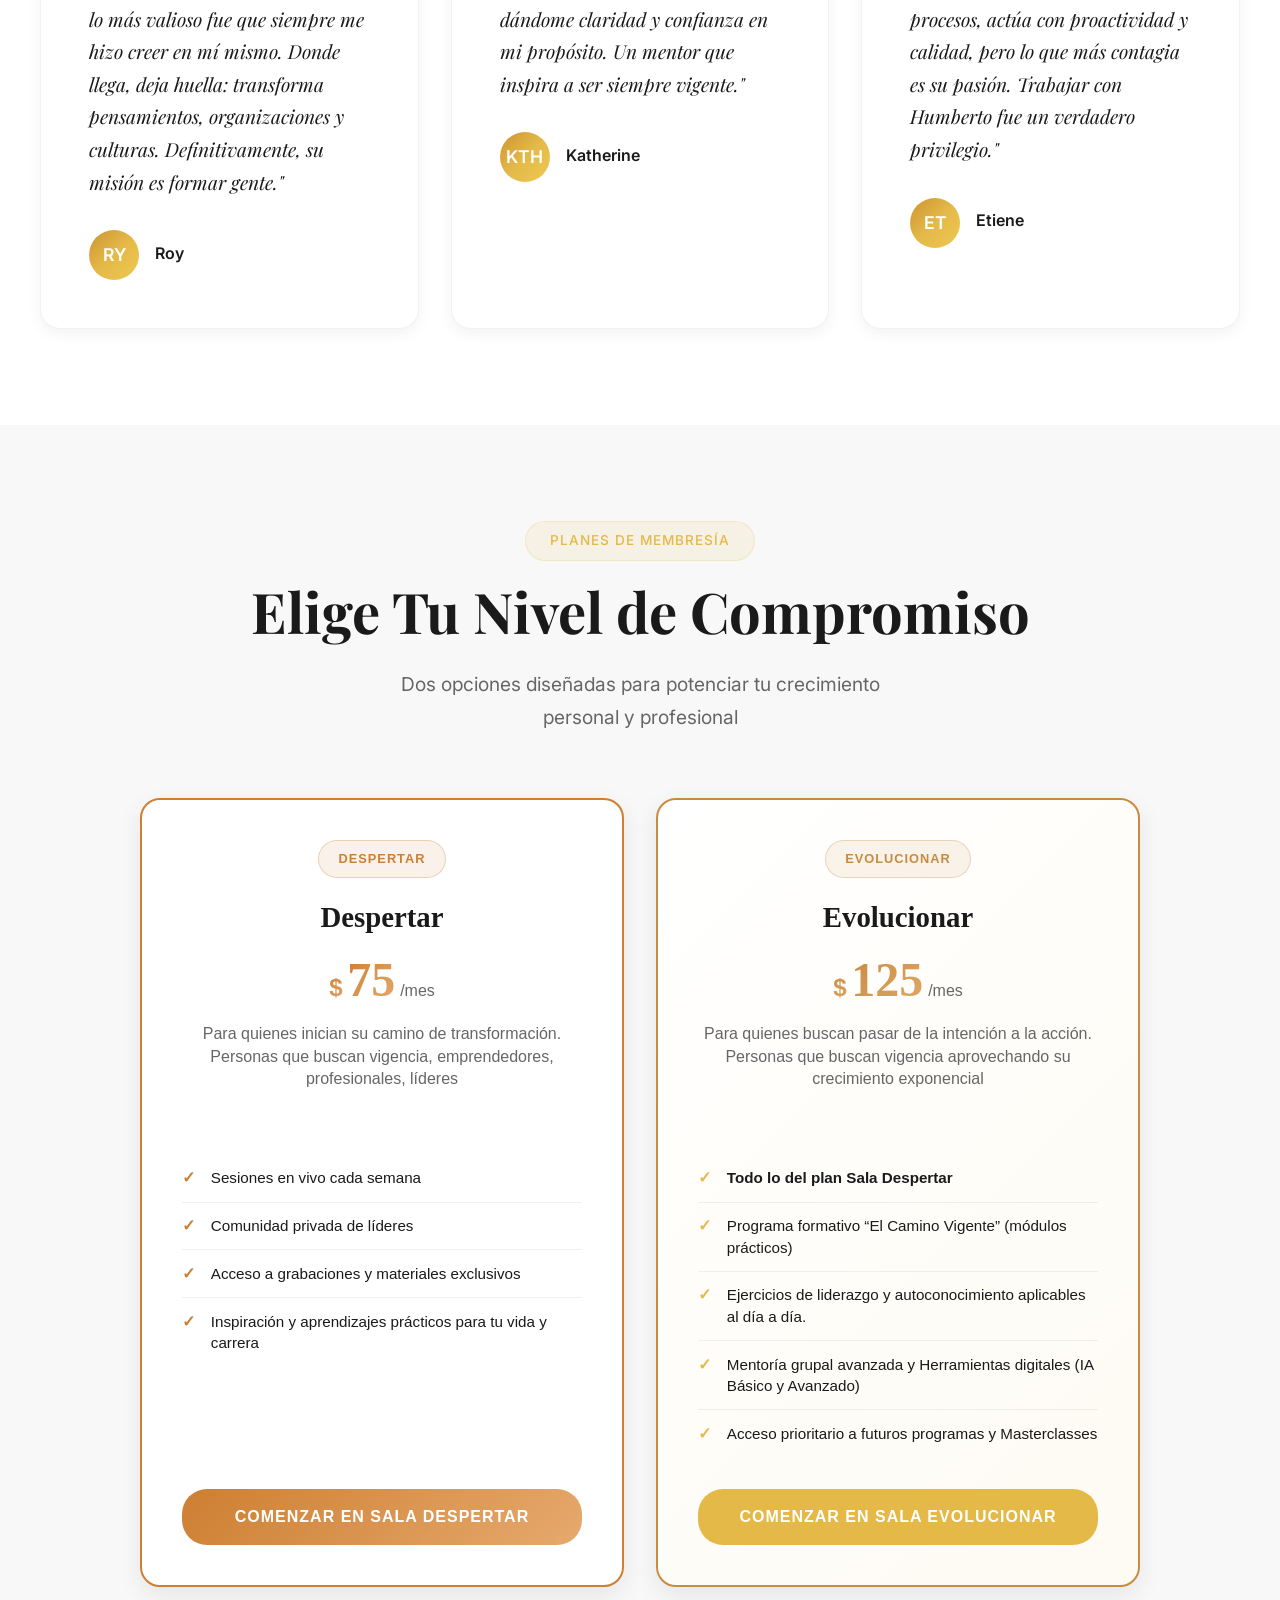
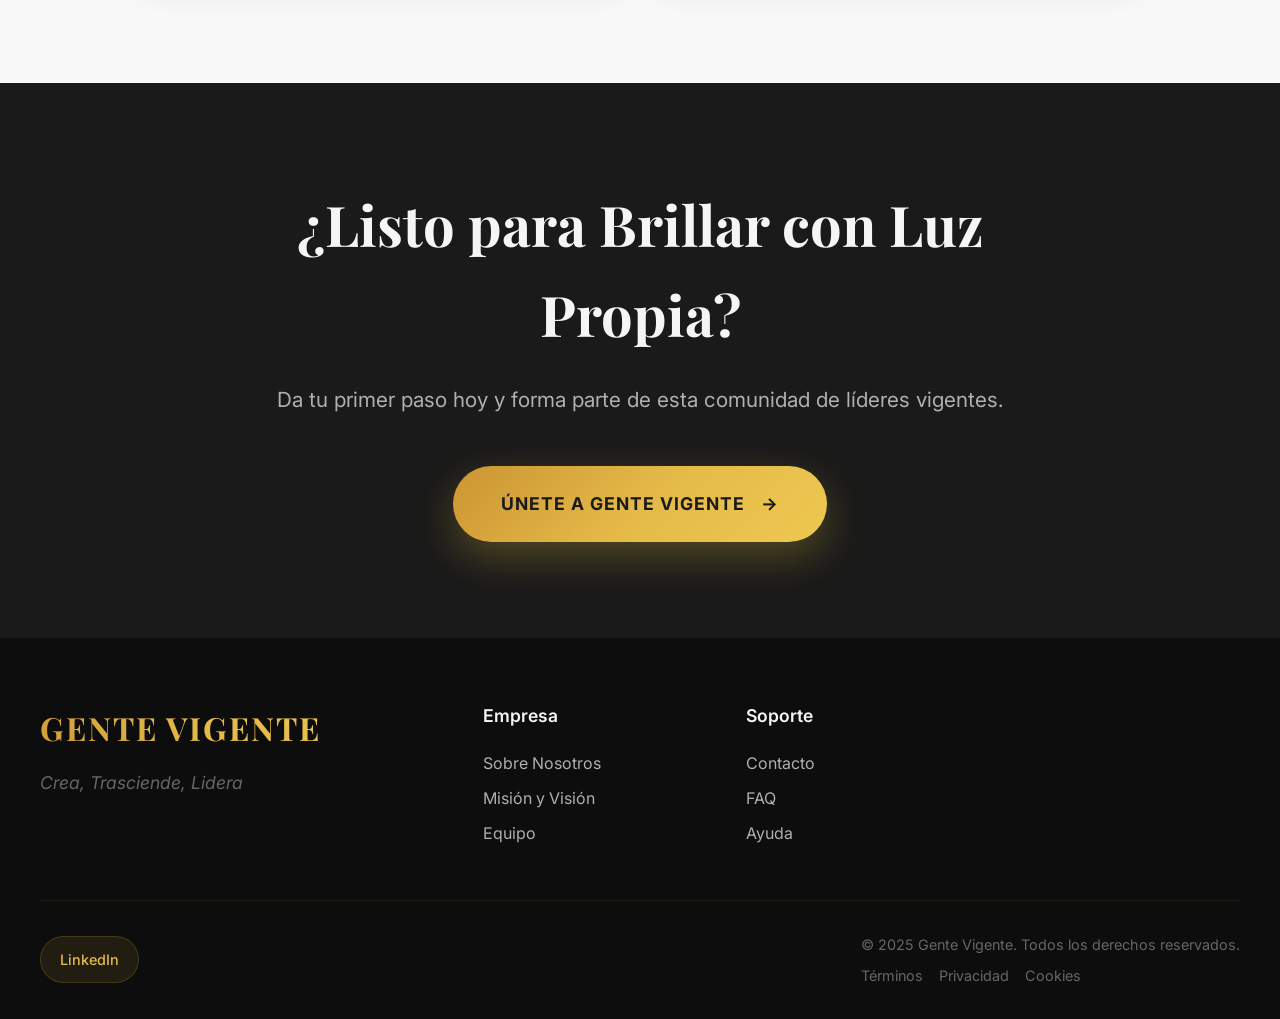
==== commit 62de1c18: "Version 2.9 Se implemento el forget password, enviando un link al correo ingresado por el usuario pa" ====
--- a/index.html
+++ b/index.html
@@ -5,6 +5,7 @@
     <meta name="viewport" content="width=device-width, initial-scale=1.0">
     <title>Gente Vigente - Crea, Trasciende, Lidera</title>
     <link href="https://fonts.googleapis.com/css2?family=Playfair+Display:wght@400;500;600;700;900&family=Inter:wght@300;400;500;600;700&display=swap" rel="stylesheet">
+    <link rel="stylesheet" href="css/variables.css">
     <link rel="stylesheet" href="css/styles.css">
     <link rel="stylesheet" href="css/membership.css">
     <link rel="stylesheet" href="css/backtotop.css">
@@ -95,7 +96,7 @@
         </div>
 
         <div class="logo-container fade-in">
-            <img src="img/GenteVigente.png" alt="Gente Vigente Logo" class="main-logo">
+            <img src="img/LogoGVNB.png" alt="Gente Vigente Logo" class="main-logo">
         </div>
     
         <div class="hero-content">
--- a/css/variables.css
+++ b/css/variables.css
@@ -0,0 +1,25 @@
+/* variables.css */
+:root{
+    --primary-colorr: #E4B948;
+    --secondary-color: #1a1a1a;
+    --background-color: #fafafa;
+    --text-color: #666;
+    --highlight-color: #EEC851;
+    --primary-gradient: linear-gradient(135deg, #CC9432, #E4B948, #EEC851);
+    --primary-gradient-inverted: linear-gradient(135deg, #EEC851, #E4B948, #CC9432);
+    --background-gradient: linear-gradient(180deg, #fafafa, #fff7eb);
+    --logo-gradient: linear-gradient(45deg, #CC9432, #E4B948, #EEC851, #E4B948);
+    --logo-gradient-hover: linear-gradient(45deg, #EEC851, #E4B948, #CC9432, #E4B948);
+    --hero-gradient: linear-gradient(135deg, #0f0f0f 0%, var(--secondary-color) 100%);
+    --logo-shadow: 0 0 30px rgba(228, 185, 72, 0.4), 0 0 60px rgba(238, 200, 81, 0.2);
+    --logo-shadow-hover: 0 0 40px rgba(228, 185, 72, 0.6), 0 0 80px rgba(238, 200, 81, 0.3);
+    --card-shadow: 0 10px 30px rgba(228, 185, 72, 0.15);
+    --button-shadow: 0 8px 25px rgba(228, 185, 72, 0.3);
+    
+    /* Variables específicas adicionales */
+    --primary-despertar: #CD7F32;
+    --light-despertar: #e6a96d;
+    --dark-despertar: #a0522d;
+    --primary-evolucionar: #E4B948;
+    --light-evolucionar: #EEC851;
+}
--- a/css/styles.css
+++ b/css/styles.css
@@ -1,11 +1,31 @@
-:root{
-    --primary-colorr: #c78b42; /* Color dorado/bronce */
-    --secondary-color: #1a1a1a; /* Color oscuro */
-    --background-color: #fafafa; /* Color de fondo claro */
-    --text-color: #666; /* Color de texto secundario */
-    --highlight-color: #a6722e; /* Color de resaltado */
-}
-
+.footer-bottom {
+    border-top: 1px solid rgba(228, 185, 72, 0.1);
+    padding-top: 2rem;
+    display: flex;
+    justify-content: space-between;
+    align-items: center;
+    flex-wrap: wrap;
+    gap: 2rem;
+}
+
+.social-link {
+    padding: 0.7rem 1.2rem;
+    background: rgba(228, 185, 72, 0.1);
+    border-radius: 25px;
+    color: var(--primary-colorr);
+    text-decoration: none;
+    font-size: 0.9rem;
+    font-weight: 500;
+    transition: all 0.3s ease;
+    border: 1px solid rgba(228, 185, 72, 0.2);
+}
+
+.social-link:hover {
+    background: var(--primary-gradient);
+    color: var(--secondary-color);
+    transform: translateY(-3px);
+    box-shadow: var(--button-shadow);
+}
 
 /* Reset y configuración base */
 * {
@@ -22,7 +42,7 @@
     background: var(--background-color);
 }
 
-/* Navigation Bar */
+/* Navigation Bar - Actualizada con gradientes */
 .navbar {
     position: fixed;
     top: 0;
@@ -49,10 +69,21 @@
     font-family: 'Playfair Display', serif;
     font-size: 1.8rem;
     font-weight: 700;
-    color: var(--primary-colorr);
+    background: var(--logo-gradient);
+    -webkit-background-clip: text;
+    -webkit-text-fill-color: transparent;
+    background-clip: text;
     letter-spacing: 2px;
     text-transform: uppercase;
-    transform: translateX(79px);
+    transition: all 0.3s ease;
+}
+
+.nav-logo:hover {
+    background: var(--logo-gradient-hover);
+    -webkit-background-clip: text;
+    -webkit-text-fill-color: transparent;
+    background-clip: text;
+    filter: drop-shadow(0 0 10px rgba(212, 175, 55, 0.5));
 }
 
 .nav-menu {
@@ -78,8 +109,8 @@
     bottom: -5px;
     left: 0;
     width: 0;
-    height: 1px;
-    background: var(--primary-colorr);
+    height: 2px;
+    background: var(--primary-gradient);
     transition: width 0.3s ease;
 }
 
@@ -92,7 +123,7 @@
 }
 
 .nav-cta {
-    background: var(--primary-colorr);
+    background: var(--primary-gradient);
     color: var(--secondary-color);
     padding: 0.7rem 1.5rem;
     border-radius: 30px;
@@ -101,6 +132,7 @@
     text-transform: uppercase;
     letter-spacing: 1px;
     transition: all 0.3s ease;
+    border: none;
 }
 
 .nav-cta::after {
@@ -108,9 +140,9 @@
 }
 
 .nav-cta:hover {
-    background: var(--highlight-color);
+    background: var(--primary-gradient-inverted);
     transform: translateY(-2px);
-    box-shadow: 0 8px 25px rgba(212, 175, 55, 0.3);
+    box-shadow: var(--button-shadow);
     color: var(--secondary-color);
 }
 
@@ -124,14 +156,14 @@
 .mobile-menu-toggle span {
     width: 25px;
     height: 2px;
-    background: var(--primary-colorr);
+    background: var(--primary-color);
     transition: all 0.3s ease;
 }
 
-/* Hero Section con Estilo Minimalista */
+/* Hero Section con gradientes actualizados */
 .hero {
     min-height: 100vh;
-    background: linear-gradient(135deg, #0f0f0f 0%, var(--secondary-color) 100%);
+    background: var(--hero-gradient);
     color: #f5f5f5;
     position: relative;
     display: flex;
@@ -139,7 +171,7 @@
     overflow: hidden;
 }
 
-/* Líneas geométricas de fondo */
+/* Actualizar todas las referencias de colores con los valores correctos */
 .geometric-lines {
     position: absolute;
     top: 0;
@@ -147,20 +179,19 @@
     width: 60%;
     height: 100%;
     background: 
-        linear-gradient(45deg, transparent 30%, rgba(255, 255, 255, 0.02) 30.5%, rgba(255, 255, 255, 0.02) 31%, transparent 31.5%),
-        linear-gradient(-45deg, transparent 30%, rgba(255, 255, 255, 0.02) 30.5%, rgba(255, 255, 255, 0.02) 31%, transparent 31.5%);
+        linear-gradient(45deg, transparent 30%, rgba(228, 185, 72, 0.03) 30.5%, rgba(228, 185, 72, 0.03) 31%, transparent 31.5%),
+        linear-gradient(-45deg, transparent 30%, rgba(238, 200, 81, 0.02) 30.5%, rgba(238, 200, 81, 0.02) 31%, transparent 31.5%);
     background-size: 60px 60px;
-    opacity: 0.5;
-}
-
-/* Círculo geométrico animado */
+    opacity: 0.7;
+}
+
 .geometric-circle {
     position: absolute;
     top: 20%;
     right: 10%;
     width: 300px;
     height: 300px;
-    border: 1px solid rgba(255, 255, 255, 0.1);
+    border: 1px solid rgba(228, 185, 72, 0.15);
     border-radius: 50%;
     animation: rotateCircle 20s linear infinite;
 }
@@ -172,7 +203,7 @@
     left: 50%;
     width: 200px;
     height: 200px;
-    border: 1px solid rgba(255, 255, 255, 0.05);
+    border: 1px solid rgba(238, 200, 81, 0.1);
     border-radius: 50%;
     transform: translate(-50%, -50%);
     animation: rotateCircle 15s linear infinite reverse;
@@ -185,7 +216,7 @@
     left: 50%;
     width: 100px;
     height: 100px;
-    border: 1px solid rgba(212, 175, 55, 0.3);
+    border: 1px solid rgba(228, 185, 72, 0.4);
     border-radius: 50%;
     transform: translate(-50%, -50%);
     animation: rotateCircle 10s linear infinite;
@@ -207,8 +238,8 @@
 
 .hero-badge {
     display: inline-block;
-    background: rgba(255, 255, 255, 0.05);
-    border: 1px solid rgba(255, 255, 255, 0.1);
+    background: rgba(228, 185, 72, 0.1);
+    border: 1px solid rgba(228, 185, 72, 0.3);
     color: var(--primary-colorr);
     padding: 0.5rem 1.5rem;
     border-radius: 30px;
@@ -233,7 +264,10 @@
     font-family: 'Playfair Display', serif;
     font-size: clamp(1.5rem, 4vw, 2.5rem);
     font-weight: 400;
-    color: var(--primary-colorr);
+    background: var(--logo-gradient);
+    -webkit-background-clip: text;
+    -webkit-text-fill-color: transparent;
+    background-clip: text;
     margin-bottom: 2rem;
     font-style: italic;
 }
@@ -251,7 +285,7 @@
     display: inline-flex;
     align-items: center;
     gap: 1rem;
-    background: var(--primary-colorr);
+    background: var(--primary-gradient);
     color: var(--secondary-color);
     padding: 1.2rem 2.5rem;
     border-radius: 50px;
@@ -261,13 +295,14 @@
     text-transform: uppercase;
     letter-spacing: 1px;
     transition: all 0.4s ease;
-    box-shadow: 0 10px 30px rgba(212, 175, 55, 0.3);
+    box-shadow: var(--button-shadow);
+    border: none;
 }
 
 .hero-cta:hover {
     transform: translateY(-3px);
     box-shadow: 0 15px 40px rgba(212, 175, 55, 0.4);
-    background: var(--highlight-color);
+    background: var(--primary-gradient-inverted);
 }
 
 .cta-arrow {
@@ -278,70 +313,48 @@
     transform: translateX(5px);
 }
 
-/* Logo */
-/* Logo Container - Posición más alta */
+/* Logo Container - Actualizado con gradientes */
 .logo-container {
     text-align: center;
-    margin-bottom: 4rem; /* Aumentar espacio debajo del logo */
-    position: relative;
-    transform: translateY(-40px); /* Subir el logo significativamente */
+    margin-bottom: 4rem;
+    position: relative;
+    transform: translateY(-40px);
 }
 
 .main-logo {
-    filter: drop-shadow(0 0 30px rgba(239, 191, 4, 0.3));
-    animation: logoGlow 3s ease-in-out infinite;
-    transition: all 0.3s ease;
+    filter: drop-shadow(0 0 30px rgba(212, 175, 55, 0.4)) drop-shadow(0 0 60px rgba(245, 224, 73, 0.2));
+    animation: logoGlow 4s ease-in-out infinite;
+    transition: all 0.4s ease;
+}
+
+.main-logo:hover {
+    filter: drop-shadow(0 0 40px rgba(212, 175, 55, 0.6)) drop-shadow(0 0 80px rgba(245, 224, 73, 0.3));
+    transform: scale(1.05);
 }
 
 @keyframes logoGlow {
     0% { 
-        filter: drop-shadow(0 0 20px rgba(239, 191, 4, 0.3)) drop-shadow(0 0 40px rgba(255, 255, 255, 0.1));
+        filter: drop-shadow(0 0 20px rgba(212, 175, 55, 0.4)) drop-shadow(0 0 40px rgba(245, 224, 73, 0.1));
+    }
+    25% {
+        filter: drop-shadow(0 0 30px rgba(212, 175, 55, 0.5)) drop-shadow(0 0 50px rgba(245, 224, 73, 0.15));
     }
     50% { 
-        filter: drop-shadow(0 0 40px rgba(239, 191, 4, 0.6)) drop-shadow(0 0 60px rgba(255, 255, 255, 0.2));
+        filter: drop-shadow(0 0 40px rgba(212, 175, 55, 0.6)) drop-shadow(0 0 60px rgba(245, 224, 73, 0.2));
+    }
+    75% {
+        filter: drop-shadow(0 0 30px rgba(212, 175, 55, 0.5)) drop-shadow(0 0 50px rgba(245, 224, 73, 0.15));
     }
     100% { 
-        filter: drop-shadow(0 0 20px rgba(239, 191, 4, 0.3)) drop-shadow(0 0 40px rgba(255, 255, 255, 0.1));
-    }
-}
-
-/* Ajustar el título para compensar el espacio */
+        filter: drop-shadow(0 0 20px rgba(212, 175, 55, 0.4)) drop-shadow(0 0 40px rgba(245, 224, 73, 0.1));
+    }
+}
+
 .logo {
-    margin-top: -2rem; /* Reducir margen superior del título */
-}
-
-/* Responsive para el logo */
-@media (max-width: 768px) {
-    .main-logo {
-        max-width: 250px;
-    }
-    
-    .logo-container {
-        margin-bottom: 3rem;
-        transform: translateY(-30px); /* Subir menos en móvil */
-    }
-    
-    .logo {
-        margin-top: -1.5rem;
-    }
-}
-
-@media (max-width: 480px) {
-    .main-logo {
-        max-width: 200px;
-    }
-    
-    .logo-container {
-        margin-bottom: 2.5rem;
-        transform: translateY(-20px); /* Subir menos en móvil pequeño */
-    }
-    
-    .logo {
-        margin-top: -1rem;
-    }
-}
-
-/* Secciones */
+    margin-top: -2rem;
+}
+
+/* Secciones actualizadas */
 .section {
     padding: 6rem 2rem;
     position: relative;
@@ -359,7 +372,7 @@
 
 .section-badge {
     display: inline-block;
-    background: rgba(212, 175, 55, 0.1);
+    background: rgba(228, 185, 72, 0.1);
     color: var(--primary-colorr);
     padding: 0.5rem 1.5rem;
     border-radius: 30px;
@@ -368,6 +381,7 @@
     text-transform: uppercase;
     letter-spacing: 1px;
     margin-bottom: 1rem;
+    border: 1px solid rgba(228, 185, 72, 0.2);
 }
 
 .section-title {
@@ -423,7 +437,7 @@
 .quote-mark {
     font-family: 'Playfair Display', serif;
     font-size: 6rem;
-    color: rgba(212, 175, 55, 0.2);
+    color: rgba(228, 185, 72, 0.15);
     position: absolute;
     font-weight: 700;
     line-height: 1;
@@ -439,7 +453,7 @@
     right: -1rem;
 }
 
-/* Products Section */
+/* Products Section actualizada */
 .products {
     background: #ffffff;
 }
@@ -469,7 +483,7 @@
     left: -100%;
     width: 100%;
     height: 100%;
-    background: linear-gradient(90deg, transparent, rgba(212, 175, 55, 0.05), transparent);
+    background: linear-gradient(90deg, transparent, rgba(228, 185, 72, 0.05), transparent);
     transition: left 0.5s ease;
 }
 
@@ -480,13 +494,17 @@
 .product-card:hover {
     transform: translateY(-10px);
     box-shadow: 0 25px 50px rgba(0, 0, 0, 0.1);
-    border-color: rgba(212, 175, 55, 0.2);
+    border-color: rgba(228, 185, 72, 0.2);
 }
 
 .product-icon {
     font-size: 3rem;
     margin-bottom: 1.5rem;
     display: block;
+    background: var(--logo-gradient);
+    -webkit-background-clip: text;
+    -webkit-text-fill-color: transparent;
+    background-clip: text;
 }
 
 .product-title {
@@ -505,20 +523,27 @@
 }
 
 .product-link {
-    color: var(--primary-colorr);
+    background: var(--logo-gradient);
+    -webkit-background-clip: text;
+    -webkit-text-fill-color: transparent;
+    background-clip: text;
     font-weight: 600;
     font-size: 0.9rem;
     text-transform: uppercase;
     letter-spacing: 1px;
     cursor: pointer;
     transition: all 0.3s ease;
+    text-decoration: none;
 }
 
 .product-link:hover {
-    color: var(--highlight-color);
-}
-
-/* nosotros Section */
+    background: var(--logo-gradient-hover);
+    -webkit-background-clip: text;
+    -webkit-text-fill-color: transparent;
+    background-clip: text;
+}
+
+/* Nosotros Section */
 .nosotros {
     background: #f8f8f8;
     position: relative;
@@ -561,7 +586,10 @@
     font-family: 'Playfair Display', serif;
     font-size: 2.5rem;
     font-weight: 900;
-    color: var(--primary-colorr);
+    background: var(--logo-gradient);
+    -webkit-background-clip: text;
+    -webkit-text-fill-color: transparent;
+    background-clip: text;
     line-height: 1;
 }
 
@@ -585,10 +613,11 @@
     height: 300px;
 }
 
+/* Actualizar otros elementos con colores correctos */
 .visual-circle {
     width: 100%;
     height: 100%;
-    border: 2px solid rgba(212, 175, 55, 0.3);
+    border: 2px solid rgba(228, 185, 72, 0.3);
     border-radius: 50%;
     position: relative;
     animation: rotateCircle 15s linear infinite;
@@ -601,7 +630,7 @@
     left: 50%;
     width: 150px;
     height: 150px;
-    border: 1px solid rgba(212, 175, 55, 0.2);
+    border: 1px solid rgba(238, 200, 81, 0.2);
     border-radius: 50%;
     transform: translate(-50%, -50%);
     animation: rotateCircle 10s linear infinite reverse;
@@ -614,8 +643,8 @@
     width: 100%;
     height: 100%;
     background: 
-        linear-gradient(45deg, transparent 40%, rgba(212, 175, 55, 0.1) 40.5%, rgba(212, 175, 55, 0.1) 41%, transparent 41.5%),
-        linear-gradient(-45deg, transparent 40%, rgba(212, 175, 55, 0.1) 40.5%, rgba(212, 175, 55, 0.1) 41%, transparent 41.5%);
+        linear-gradient(45deg, transparent 40%, rgba(228, 185, 72, 0.1) 40.5%, rgba(228, 185, 72, 0.1) 41%, transparent 41.5%),
+        linear-gradient(-45deg, transparent 40%, rgba(238, 200, 81, 0.08) 40.5%, rgba(238, 200, 81, 0.08) 41%, transparent 41.5%);
     background-size: 30px 30px;
     border-radius: 50%;
     animation: rotateLines 20s linear infinite;
@@ -626,7 +655,7 @@
     to { transform: rotate(360deg); }
 }
 
-/* testimonios */
+/* Testimonios actualizados */
 .testimonios {
     background: #ffffff;
 }
@@ -651,7 +680,7 @@
 .testimonio:hover {
     transform: translateY(-5px);
     box-shadow: 0 20px 40px rgba(0, 0, 0, 0.1);
-    border-color: rgba(212, 175, 55, 0.2);
+    border-color: rgba(228, 185, 72, 0.2);
 }
 
 .testimonio-content {
@@ -676,7 +705,7 @@
     width: 50px;
     height: 50px;
     border-radius: 50%;
-    background: linear-gradient(135deg, var(--primary-colorr), var(--highlight-color));
+    background: var(--primary-gradient);
     display: flex;
     align-items: center;
     justify-content: center;
@@ -696,186 +725,7 @@
     font-size: 0.9rem;
 }
 
-
-/* Comparación de membresías */
-.membersia-comparison {
-    margin-top: 4rem;
-    background: #fff;
-    padding: 3rem;
-    border-radius: 20px;
-    box-shadow: 0 10px 30px rgba(0, 0, 0, 0.1);
-    text-align: center;
-}
-
-.comparison-header h4 {
-    font-family: 'Playfair Display', serif;
-    font-size: 1.8rem;
-    color: var(--secondary-color);
-    margin-bottom: 1rem;
-}
-
-.comparison-header p {
-    color: var(--text-color);
-    font-size: 1.1rem;
-    margin-bottom: 2rem;
-}
-
-.stat-comparison {
-    max-width: 600px;
-    margin: 0 auto;
-}
-
-.stat-label {
-    display: block;
-    font-weight: 600;
-    color: var(--secondary-color);
-    margin-bottom: 1.5rem;
-}
-
-.stat-bars {
-    display: flex;
-    gap: 2rem;
-    justify-content: center;
-    align-items: flex-end;
-}
-
-.stat-bar {
-    text-align: center;
-    position: relative;
-}
-
-.stat-value {
-    display: block;
-    font-family: 'Playfair Display', serif;
-    font-size: 2rem;
-    font-weight: 900;
-    margin-bottom: 1rem;
-    position: relative;
-}
-
-.bar-label {
-    display: block;
-    font-size: 0.9rem;
-    font-weight: 600;
-    text-transform: uppercase;
-    letter-spacing: 1px;
-    margin-top: 0.5rem;
-}
-
-.bronce-bar .stat-value {
-    color: #CD7F32;
-}
-
-.bronce-bar .bar-label {
-    color: #CD7F32;
-}
-
-.gold-bar .stat-value {
-    color: var(--primary-colorr);
-}
-
-.gold-bar .bar-label {
-    color: var(--primary-colorr);
-}
-
-/* Agregar barras visuales */
-.stat-value::after {
-    content: '';
-    position: absolute;
-    bottom: -20px;
-    left: 50%;
-    transform: translateX(-50%);
-    width: 60px;
-    border-radius: 10px;
-}
-
-.bronce-bar .stat-value::after {
-    height: 40px;
-    background: linear-gradient(to top, #CD7F32, #E6954A);
-}
-
-.gold-bar .stat-value::after {
-    height: 80px;
-    background: linear-gradient(to top, var(--primary-colorr), #F5E049);
-}
-
-.membersia-guarantee {
-    margin-top: 4rem;
-    text-align: center;
-}
-
-.guarantee-content {
-    display: flex;
-    align-items: center;
-    justify-content: center;
-    gap: 2rem;
-    background: #fff;
-    padding: 2rem 3rem;
-    border-radius: 15px;
-    box-shadow: 0 10px 30px rgba(0, 0, 0, 0.1);
-    max-width: 600px;
-    margin: 0 auto;
-}
-
-.guarantee-icon {
-    font-size: 3rem;
-    flex-shrink: 0;
-}
-
-.guarantee-text {
-    text-align: left;
-}
-
-.guarantee-text h4 {
-    font-family: 'Playfair Display', serif;
-    color: var(--secondary-color);
-    margin-bottom: 0.5rem;
-}
-
-.guarantee-text p {
-    color: var(--text-color);
-    line-height: 1.5;
-}
-
-/* Responsive */
-@media (max-width: 768px) {
-    .membersia-grid {
-        grid-template-columns: 1fr;
-        gap: 2rem;
-        max-width: 400px;
-    }
-    
-    .membersia-card.gold {
-        transform: none;
-        order: -1; /* Mostrar Gold primero en móvil */
-    }
-    
-    .membersia-card.gold:hover {
-        transform: translateY(-10px);
-    }
-    
-    .stat-bars {
-        flex-direction: column;
-        gap: 1.5rem;
-        align-items: center;
-    }
-    
-    .membersia-comparison {
-        padding: 2rem;
-    }
-    
-    .guarantee-content {
-        flex-direction: column;
-        text-align: center;
-        padding: 1.5rem;
-    }
-    
-    .guarantee-text {
-        text-align: center;
-    }
-}
-
-/* Final CTA Section */
+/* Final CTA Section actualizada */
 .final-cta {
     background: var(--secondary-color);
     color: #f5f5f5;
@@ -892,10 +742,10 @@
     right: 0;
     bottom: 0;
     background: 
-        linear-gradient(45deg, transparent 30%, rgba(255, 255, 255, 0.02) 30.5%, rgba(255, 255, 255, 0.02) 31%, transparent 31.5%),
-        linear-gradient(-45deg, transparent 30%, rgba(255, 255, 255, 0.02) 30.5%, rgba(255, 255, 255, 0.02) 31%, transparent 31.5%);
+        linear-gradient(45deg, transparent 30%, rgba(228, 185, 72, 0.03) 30.5%, rgba(228, 185, 72, 0.03) 31%, transparent 31.5%),
+        linear-gradient(-45deg, transparent 30%, rgba(238, 200, 81, 0.02) 30.5%, rgba(238, 200, 81, 0.02) 31%, transparent 31.5%);
     background-size: 60px 60px;
-    opacity: 0.5;
+    opacity: 0.7;
 }
 
 .cta-content {
@@ -924,7 +774,7 @@
     display: inline-flex;
     align-items: center;
     gap: 1rem;
-    background: var(--primary-colorr);
+    background: var(--primary-gradient);
     color: var(--secondary-color);
     padding: 1.5rem 3rem;
     border-radius: 50px;
@@ -935,12 +785,13 @@
     letter-spacing: 1px;
     transition: all 0.4s ease;
     box-shadow: 0 15px 40px rgba(212, 175, 55, 0.3);
+    border: none;
 }
 
 .final-cta-button:hover {
     transform: translateY(-5px);
     box-shadow: 0 25px 60px rgba(212, 175, 55, 0.4);
-    background: var(--highlight-color);
+    background: var(--primary-gradient-inverted);
 }
 
 .final-cta-button .cta-arrow {
@@ -951,7 +802,7 @@
     transform: translateX(5px);
 }
 
-/* Footer */
+/* Footer actualizado */
 .footer {
     background: #0d0d0d;
     color: #b0b0b0;
@@ -978,7 +829,10 @@
     font-family: 'Playfair Display', serif;
     font-size: 2rem;
     font-weight: 700;
-    color: var(--primary-colorr);
+    background: var(--logo-gradient);
+    -webkit-background-clip: text;
+    -webkit-text-fill-color: transparent;
+    background-clip: text;
     margin-bottom: 1rem;
     letter-spacing: 2px;
 }
@@ -1011,11 +865,11 @@
 }
 
 .footer-section a:hover {
-    color: var(--primary-colorr);
+    color: var(--primary-color);
 }
 
 .footer-bottom {
-    border-top: 1px solid rgba(255, 255, 255, 0.1);
+    border-top: 1px solid rgba(212, 175, 55, 0.1);
     padding-top: 2rem;
     display: flex;
     justify-content: space-between;
@@ -1033,17 +887,19 @@
     padding: 0.7rem 1.2rem;
     background: rgba(212, 175, 55, 0.1);
     border-radius: 25px;
-    color: var(--primary-colorr);
+    color: var(--primary-color);
     text-decoration: none;
     font-size: 0.9rem;
     font-weight: 500;
     transition: all 0.3s ease;
+    border: 1px solid rgba(212, 175, 55, 0.2);
 }
 
 .social-link:hover {
-    background: var(--primary-colorr);
+    background: var(--primary-gradient);
     color: var(--secondary-color);
     transform: translateY(-3px);
+    box-shadow: var(--button-shadow);
 }
 
 .footer-legal {
@@ -1069,7 +925,7 @@
 }
 
 .legal-links a:hover {
-    color: var(--primary-colorr);
+    color: var(--primary-color);
 }
 
 /* Animaciones */
@@ -1084,264 +940,109 @@
     transform: translateY(0);
 }
 
-/* Responsive */
-@media (max-width: 1024px) {
-    .nosotros-content {
-        grid-template-columns: 1fr;
-        gap: 3rem;
-        text-align: center;
-    }
-    
-    .nosotros .section-title,
-    .nosotros .section-description {
-        text-align: center;
-    }
-    
-    .footer-main {
-        grid-template-columns: 1fr;
-        gap: 3rem;
-    }
-    
-    .footer-nav {
-        grid-template-columns: repeat(2, 1fr);
-    }
-}
-
-@media (max-width: 768px) {
-    .nav-menu {
-        position: fixed;
-        top: 100%;
-        left: 0;
-        width: 100%;
-        background: rgba(15, 15, 15, 0.98);
-        backdrop-filter: blur(20px);
-        flex-direction: column;
-        padding: 2rem;
-        transform: translateY(-100%);
-        opacity: 0;
-        visibility: hidden;
-        transition: all 0.3s ease;
-        border-top: 1px solid rgba(255, 255, 255, 0.1);
-    }
-    
-    .nav-menu.active {
-        transform: translateY(0);
-        opacity: 1;
-        visibility: visible;
-    }
-    
-    .nav-link {
-        padding: 1rem 0;
-        border-bottom: 1px solid rgba(255, 255, 255, 0.1);
-        width: 100%;
-        text-align: center;
-    }
-    
-    .nav-cta {
-        margin-top: 1rem;
-        text-align: center;
-    }
-    
-    .mobile-menu-toggle {
-        display: flex;
-    }
-    
-    .mobile-menu-toggle.active span:nth-child(1) {
-        transform: rotate(45deg) translate(5px, 5px);
-    }
-    
-    .mobile-menu-toggle.active span:nth-child(2) {
-        opacity: 0;
-    }
-    
-    .mobile-menu-toggle.active span:nth-child(3) {
-        transform: rotate(-45deg) translate(7px, -6px);
-    }
-    
-    .hero {
-        padding: 6rem 1rem 4rem;
-        text-align: center;
-    }
-    
-    .geometric-circle {
-        width: 200px;
-        height: 200px;
-        top: 10%;
-        right: 5%;
-    }
-    
-    .geometric-lines {
-        width: 100%;
-        opacity: 0.3;
-    }
-    
-    .section {
-        padding: 4rem 1rem;
-    }
-    
-    .products-grid,
-    .testimonios-grid {
-        grid-template-columns: 1fr;
-        gap: 1.5rem;
-    }
-     
-    .nosotros-stats {
-        flex-direction: column;
-        gap: 1.5rem;
-    }
-    
-    .footer-nav {
-        grid-template-columns: 1fr;
-        gap: 2rem;
-    }
-    
-    .footer-bottom {
-        flex-direction: column;
-        text-align: center;
-    }
-    
-    .footer-legal {
-        text-align: center;
-    }
-    
-    .legal-links {
-        justify-content: center;
-    }
-}
-
-@media (max-width: 480px) {
-    .hero-title {
-        font-size: 2.5rem;
-    }
-    
-    .manifesto-content {
-        padding: 2rem;
-    }
-    
-    .manifesto-quote {
-        font-size: 1.2rem;
-    }
-    
-    .quote-mark {
-        font-size: 4rem;
-    }
-    
-    .product-card,
-    .testimonio,
-    .membersia-card {
-        padding: 2rem;
-    }
-}
-
-/* Floating Particles Premium for Hero Section */
-.floating-particles {
-    position: absolute;
-    top: 0;
-    left: 0;
-    width: 100%;
-    height: 100%;
-    pointer-events: none;
-    z-index: 1;
-    overflow: hidden;
-}
-
+/* Actualizar partículas con colores correctos */
 .particle {
     position: absolute;
-    background: #c78b42;
+    background: radial-gradient(circle, var(--highlight-color) 0%, var(--primary-colorr) 50%, #CC9432 100%);
     border-radius: 50%;
     opacity: 0;
     animation: floatUp 20s linear infinite;
+    box-shadow: 0 0 6px rgba(228, 185, 72, 0.4), 0 0 12px rgba(238, 200, 81, 0.2);
 }
 
 /* Diferentes tamaños de partículas para variedad */
 .particle:nth-child(1n) {
     width: 1px;
     height: 1px;
-    box-shadow: 0 0 3px rgba(199, 139, 66, 0.5);
+    background: var(--primary-colorr);
+    box-shadow: 0 0 3px rgba(228, 185, 72, 0.6);
 }
 
 .particle:nth-child(2n) {
     width: 2px;
     height: 2px;
-    box-shadow: 0 0 4px rgba(199, 139, 66, 0.4);
+    background: radial-gradient(circle, var(--highlight-color), var(--primary-colorr));
+    box-shadow: 0 0 4px rgba(238, 200, 81, 0.5);
     animation-duration: 25s;
 }
 
 .particle:nth-child(3n) {
     width: 1.5px;
     height: 1.5px;
-    background: rgba(224, 168, 101, 0.8);
-    box-shadow: 0 0 2px rgba(224, 168, 101, 0.6);
+    background: var(--highlight-color);
+    box-shadow: 0 0 3px rgba(238, 200, 81, 0.6);
     animation-duration: 18s;
 }
 
 .particle:nth-child(4n) {
-    width: 0.5px;
-    height: 0.5px;
-    background: rgba(199, 139, 66, 0.6);
+    width: 0.8px;
+    height: 0.8px;
+    background: #CC9432;
+    box-shadow: 0 0 2px rgba(204, 148, 50, 0.5);
     animation-duration: 30s;
 }
 
 .particle:nth-child(5n) {
     width: 2.5px;
     height: 2.5px;
-    box-shadow: 0 0 6px rgba(199, 139, 66, 0.3);
+    background: radial-gradient(circle, var(--highlight-color) 20%, var(--primary-colorr) 60%, #CC9432 100%);
+    box-shadow: 0 0 6px rgba(228, 185, 72, 0.4), 0 0 12px rgba(238, 200, 81, 0.2);
     animation-duration: 15s;
 }
 
-/* Animación de flotación sutil */
+/* Animación de flotación mejorada */
 @keyframes floatUp {
     0% {
         opacity: 0;
-        transform: translateY(100vh) translateX(0px) scale(0);
+        transform: translateY(100vh) translateX(0px) scale(0) rotate(0deg);
     }
     5% {
-        opacity: 0.2;
-        transform: translateY(95vh) translateX(5px) scale(1);
+        opacity: 0.3;
+        transform: translateY(95vh) translateX(5px) scale(1) rotate(20deg);
     }
     15% {
+        opacity: 0.5;
+        transform: translateY(85vh) translateX(-3px) scale(1.1) rotate(60deg);
+    }
+    25% {
         opacity: 0.4;
-        transform: translateY(85vh) translateX(-3px) scale(1);
-    }
-    25% {
-        opacity: 0.35;
-        transform: translateY(75vh) translateX(8px) scale(1.1);
+        transform: translateY(75vh) translateX(8px) scale(0.9) rotate(120deg);
     }
     35% {
+        opacity: 0.6;
+        transform: translateY(65vh) translateX(-5px) scale(1.2) rotate(180deg);
+    }
+    45% {
         opacity: 0.5;
-        transform: translateY(65vh) translateX(-5px) scale(0.9);
-    }
-    45% {
-        opacity: 0.4;
-        transform: translateY(55vh) translateX(10px) scale(1);
+        transform: translateY(55vh) translateX(10px) scale(1) rotate(240deg);
     }
     55% {
+        opacity: 0.7;
+        transform: translateY(45vh) translateX(-8px) scale(1.1) rotate(300deg);
+    }
+    65% {
         opacity: 0.6;
-        transform: translateY(45vh) translateX(-8px) scale(1.2);
-    }
-    65% {
-        opacity: 0.5;
-        transform: translateY(35vh) translateX(3px) scale(0.8);
+        transform: translateY(35vh) translateX(3px) scale(0.8) rotate(360deg);
     }
     75% {
         opacity: 0.4;
-        transform: translateY(25vh) translateX(-10px) scale(1);
+        transform: translateY(25vh) translateX(-10px) scale(1) rotate(420deg);
     }
     85% {
         opacity: 0.3;
-        transform: translateY(15vh) translateX(6px) scale(1.1);
+        transform: translateY(15vh) translateX(6px) scale(1.1) rotate(480deg);
     }
     95% {
         opacity: 0.1;
-        transform: translateY(5vh) translateX(-2px) scale(0.9);
+        transform: translateY(5vh) translateX(-2px) scale(0.9) rotate(540deg);
     }
     100% {
         opacity: 0;
-        transform: translateY(-5vh) translateX(0px) scale(0);
-    }
-}
-
-/* Posiciones horizontales distribuidas sutilmente */
+        transform: translateY(-5vh) translateX(0px) scale(0) rotate(600deg);
+    }
+}
+
+/* Posiciones horizontales distribuidas */
 .particle:nth-child(1) { left: 8%; animation-delay: 0s; }
 .particle:nth-child(2) { left: 15%; animation-delay: 3s; }
 .particle:nth-child(3) { left: 25%; animation-delay: 6s; }
@@ -1361,14 +1062,211 @@
 .particle:nth-child(17) { left: 78%; animation-delay: 13s; }
 .particle:nth-child(18) { left: 88%; animation-delay: 16s; }
 
-/* Optimización mobile - menos partículas */
+/* Variación de brillo con gradientes correctos */
+.particle:nth-child(7n) {
+    animation: floatUp 22s linear infinite, twinkle 4s ease-in-out infinite;
+    background: radial-gradient(circle, var(--highlight-color) 0%, var(--primary-colorr) 70%, #CC9432 100%);
+}
+
+.particle:nth-child(11n) {
+    animation: floatUp 28s linear infinite, twinkle 6s ease-in-out infinite;
+    background: radial-gradient(circle, var(--highlight-color) 10%, var(--primary-colorr) 50%, #CC9432 90%);
+}
+
+@keyframes twinkle {
+    0%, 100% { 
+        opacity: 0.2; 
+        box-shadow: 0 0 3px rgba(228, 185, 72, 0.3);
+    }
+    50% { 
+        opacity: 0.8; 
+        box-shadow: 0 0 8px rgba(228, 185, 72, 0.6), 0 0 16px rgba(238, 200, 81, 0.3);
+    }
+}
+
+/* Responsive Design */
+@media (max-width: 1024px) {
+    .nosotros-content {
+        grid-template-columns: 1fr;
+        gap: 3rem;
+        text-align: center;
+    }
+    
+    .nosotros .section-title,
+    .nosotros .section-description {
+        text-align: center;
+    }
+    
+    .footer-main {
+        grid-template-columns: 1fr;
+        gap: 3rem;
+    }
+    
+    .footer-nav {
+        grid-template-columns: repeat(2, 1fr);
+    }
+}
+
 @media (max-width: 768px) {
+    .nav-menu {
+        position: fixed;
+        top: 100%;
+        left: 0;
+        width: 100%;
+        background: rgba(15, 15, 15, 0.98);
+        backdrop-filter: blur(20px);
+        flex-direction: column;
+        padding: 2rem;
+        transform: translateY(-100%);
+        opacity: 0;
+        visibility: hidden;
+        transition: all 0.3s ease;
+        border-top: 1px solid rgba(212, 175, 55, 0.2);
+    }
+    
+    .nav-menu.active {
+        transform: translateY(0);
+        opacity: 1;
+        visibility: visible;
+    }
+    
+    .nav-link {
+        padding: 1rem 0;
+        border-bottom: 1px solid rgba(212, 175, 55, 0.1);
+        width: 100%;
+        text-align: center;
+    }
+    
+    .nav-cta {
+        margin-top: 1rem;
+        text-align: center;
+    }
+    
+    .mobile-menu-toggle {
+        display: flex;
+    }
+    
+    .mobile-menu-toggle.active span:nth-child(1) {
+        transform: rotate(45deg) translate(5px, 5px);
+    }
+    
+    .mobile-menu-toggle.active span:nth-child(2) {
+        opacity: 0;
+    }
+    
+    .mobile-menu-toggle.active span:nth-child(3) {
+        transform: rotate(-45deg) translate(7px, -6px);
+    }
+    
+    .hero {
+        padding: 6rem 1rem 4rem;
+        text-align: center;
+    }
+    
+    .geometric-circle {
+        width: 200px;
+        height: 200px;
+        top: 10%;
+        right: 5%;
+    }
+    
+    .geometric-lines {
+        width: 100%;
+        opacity: 0.5;
+    }
+    
+    .section {
+        padding: 4rem 1rem;
+    }
+    
+    .products-grid,
+    .testimonios-grid {
+        grid-template-columns: 1fr;
+        gap: 1.5rem;
+    }
+     
+    .nosotros-stats {
+        flex-direction: column;
+        gap: 1.5rem;
+    }
+    
+    .footer-nav {
+        grid-template-columns: 1fr;
+        gap: 2rem;
+    }
+    
+    .footer-bottom {
+        flex-direction: column;
+        text-align: center;
+    }
+    
+    .footer-legal {
+        text-align: center;
+    }
+    
+    .legal-links {
+        justify-content: center;
+    }
+    
+    /* Partículas optimizadas para móvil */
     .particle:nth-child(n+10) {
         display: none;
     }
     
     .particle {
         animation-duration: 25s;
+    }
+}
+
+@media (max-width: 480px) {
+    .hero-title {
+        font-size: 2.5rem;
+    }
+    
+    .manifesto-content {
+        padding: 2rem;
+    }
+    
+    .manifesto-quote {
+        font-size: 1.2rem;
+    }
+    
+    .quote-mark {
+        font-size: 4rem;
+    }
+    
+    .product-card,
+    .testimonio {
+        padding: 2rem;
+    }
+    
+    .main-logo {
+        max-width: 200px;
+    }
+    
+    .logo-container {
+        margin-bottom: 2.5rem;
+        transform: translateY(-20px);
+    }
+    
+    .logo {
+        margin-top: -1rem;
+    }
+}
+
+/* Responsive para el logo */
+@media (max-width: 768px) {
+    .main-logo {
+        max-width: 250px;
+    }
+    
+    .logo-container {
+        margin-bottom: 3rem;
+        transform: translateY(-30px);
+    }
+    
+    .logo {
+        margin-top: -1.5rem;
     }
 }
 
@@ -1377,18 +1275,134 @@
     .floating-particles {
         display: none;
     }
-}
-
-/* Variación de brillo sutil para algunas partículas */
-.particle:nth-child(7n) {
-    animation: floatUp 22s linear infinite, twinkle 4s ease-in-out infinite;
-}
-
-.particle:nth-child(11n) {
-    animation: floatUp 28s linear infinite, twinkle 6s ease-in-out infinite;
-}
-
-@keyframes twinkle {
-    0%, 100% { opacity: 0.2; }
-    50% { opacity: 0.7; }
+    
+    .geometric-circle,
+    .geometric-circle::before,
+    .geometric-circle::after {
+        animation: none !important;
+    }
+    
+    .visual-circle,
+    .visual-lines {
+        animation: none !important;
+    }
+    
+    .main-logo {
+        animation: none !important;
+    }
+    
+    .particle {
+        animation: none !important;
+    }
+}
+
+/* Mejoras adicionales para transiciones suaves */
+.nav-logo,
+.hero-subtitle,
+.section-badge,
+.product-icon,
+.product-link,
+.stat-number,
+.footer-logo {
+    background-size: 200% 200%;
+    animation: gradientShift 3s ease infinite;
+}
+
+@keyframes gradientShift {
+    0% {
+        background-position: 0% 50%;
+    }
+    50% {
+        background-position: 100% 50%;
+    }
+    100% {
+        background-position: 0% 50%;
+    }
+}
+
+/* Estados hover mejorados */
+.product-card:hover .product-icon {
+    animation: gradientShift 1.5s ease infinite;
+    transform: scale(1.1);
+}
+
+.nav-logo:hover,
+.footer-logo:hover {
+    animation: gradientShift 1s ease infinite;
+}
+
+/* Estilos para elementos con gradientes premium */
+.premium-element {
+    background: var(--primary-gradient);
+    -webkit-background-clip: text;
+    -webkit-text-fill-color: transparent;
+    background-clip: text;
+    transition: all 0.3s ease;
+}
+
+.premium-element:hover {
+    background: var(--primary-gradient-inverted);
+    -webkit-background-clip: text;
+    -webkit-text-fill-color: transparent;
+    background-clip: text;
+}
+
+/* Botones con gradientes premium */
+.btn-premium {
+    background: var(--primary-gradient);
+    border: none;
+    color: var(--secondary-color);
+    padding: 1rem 2rem;
+    border-radius: 50px;
+    font-weight: 600;
+    text-transform: uppercase;
+    letter-spacing: 1px;
+    transition: all 0.4s ease;
+    box-shadow: var(--button-shadow);
+    cursor: pointer;
+    text-decoration: none;
+    display: inline-flex;
+    align-items: center;
+    gap: 0.5rem;
+}
+
+.btn-premium:hover {
+    background: var(--primary-gradient-inverted);
+    transform: translateY(-3px);
+    box-shadow: 0 15px 40px rgba(212, 175, 55, 0.4);
+    color: var(--secondary-color);
+}
+
+/* Cards con bordes dorados */
+.card-premium {
+    background: rgba(255, 255, 255, 0.95);
+    border: 1px solid rgba(212, 175, 55, 0.2);
+    border-radius: 20px;
+    padding: 2rem;
+    transition: all 0.3s ease;
+    box-shadow: var(--card-shadow);
+    position: relative;
+    overflow: hidden;
+}
+
+.card-premium::before {
+    content: '';
+    position: absolute;
+    top: 0;
+    left: 0;
+    right: 0;
+    height: 3px;
+    background: var(--primary-gradient);
+    opacity: 0;
+    transition: opacity 0.3s ease;
+}
+
+.card-premium:hover::before {
+    opacity: 1;
+}
+
+.card-premium:hover {
+    transform: translateY(-5px);
+    box-shadow: 0 20px 40px rgba(212, 175, 55, 0.2);
+    border-color: rgba(212, 175, 55, 0.4);
 }
--- a/css/settings.css
+++ b/css/settings.css
@@ -1,11 +1,11 @@
 /* Dropdown de settings */
 
 :root{
-    --primary-colorr: #c78b42; /* Color dorado/bronce */
+    --primary-color: #E4B948; /* Color dorado/bronce */
     --secondary-color: #1a1a1a; /* Color oscuro */
     --background-color: #fafafa; /* Color de fondo claro */
     --text-color: #666; /* Color de texto secundario */
-    --highlight-color: #a6722e; /* Color de resaltado */
+    --highlight-color: #EEC851; /* Color de resaltado */
 }
 
 
@@ -39,7 +39,7 @@
 .settings-icon {
     width: 18px;
     height: 18px;
-    color: var(--primary-colorr);
+    color: var(--primary-color);
     transition: transform 0.3s ease;
 }
 
@@ -84,7 +84,7 @@
 .settings-title {
     font-size: 14px;
     font-weight: 600;
-    color: var(--primary-colorr);
+    color: var(--primary-color);
     margin: 0;
     text-transform: uppercase;
     letter-spacing: 0.5px;
@@ -141,7 +141,7 @@
 }
 
 .toggle-switch.active {
-    background: var(--primary-colorr);
+    background: var(--primary-color);
 }
 
 .toggle-slider {
@@ -182,7 +182,7 @@
 
 .settings-action:hover {
     background: rgba(199, 139, 66, 0.1);
-    color: var(--primary-colorr);
+    color: var(--primary-color);
 }
 
 /* Versión responsive */
@@ -237,7 +237,7 @@
 }
 
 .demo-content h1 {
-    color: var(--primary-colorr);
+    color: var(--primary-color);
     margin-bottom: 1rem;
 }
 
@@ -251,7 +251,7 @@
     position: absolute;
     width: 4px;
     height: 4px;
-    background: var(--primary-colorr);
+    background: var(--primary-color);
     border-radius: 50%;
     animation: float 10s linear infinite;
     opacity: 0.6;
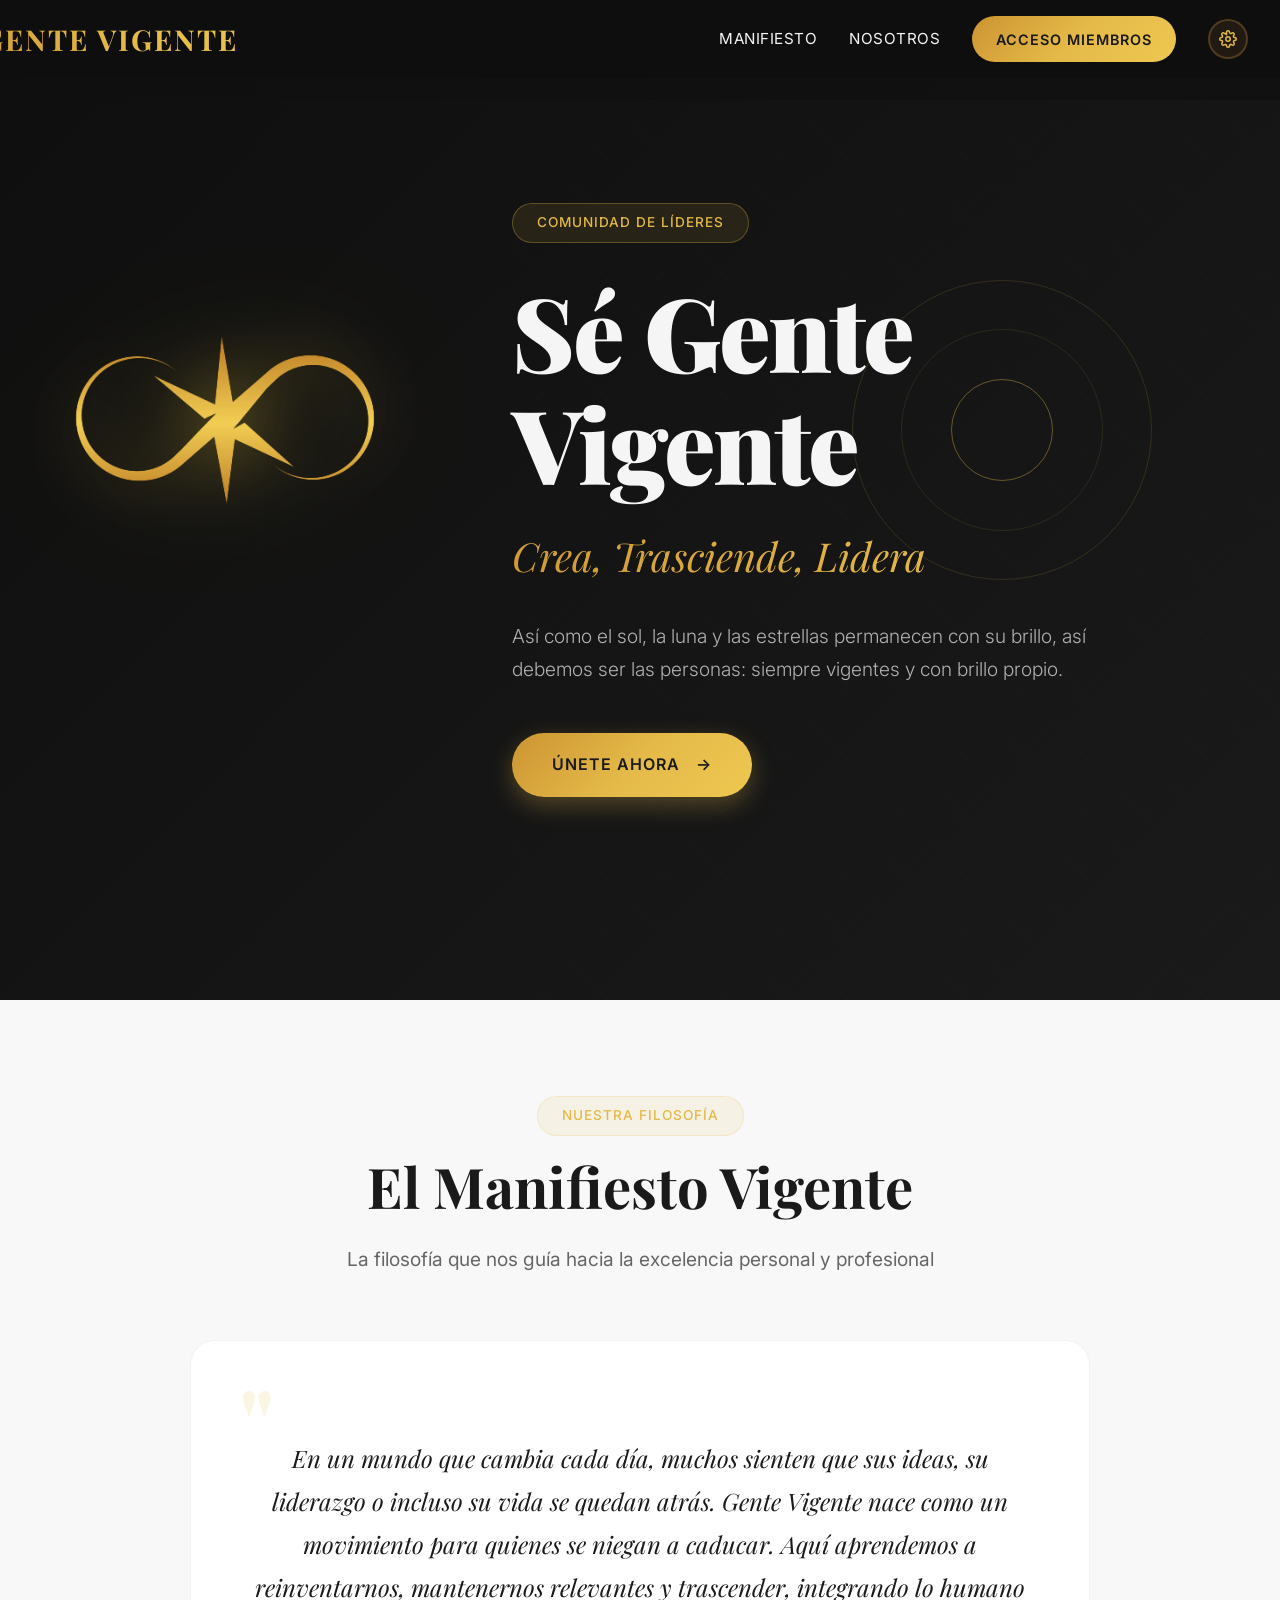
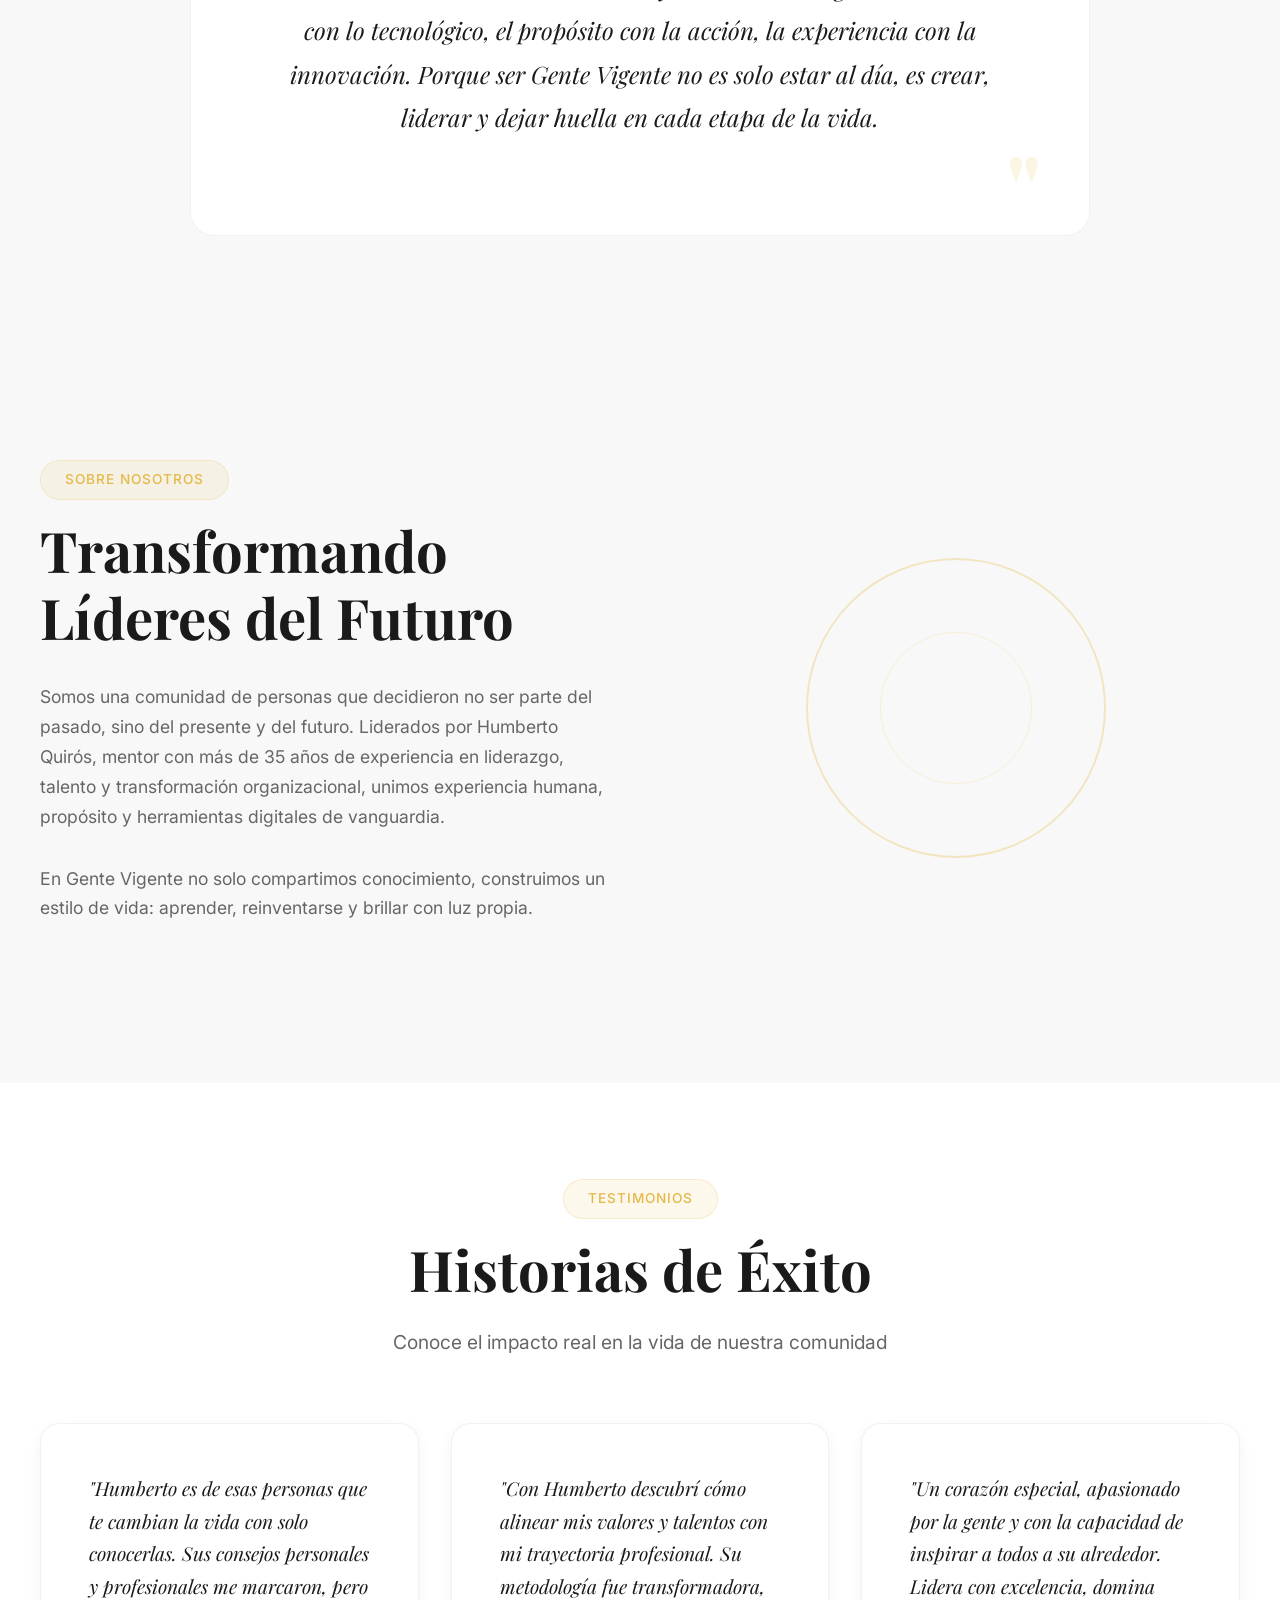
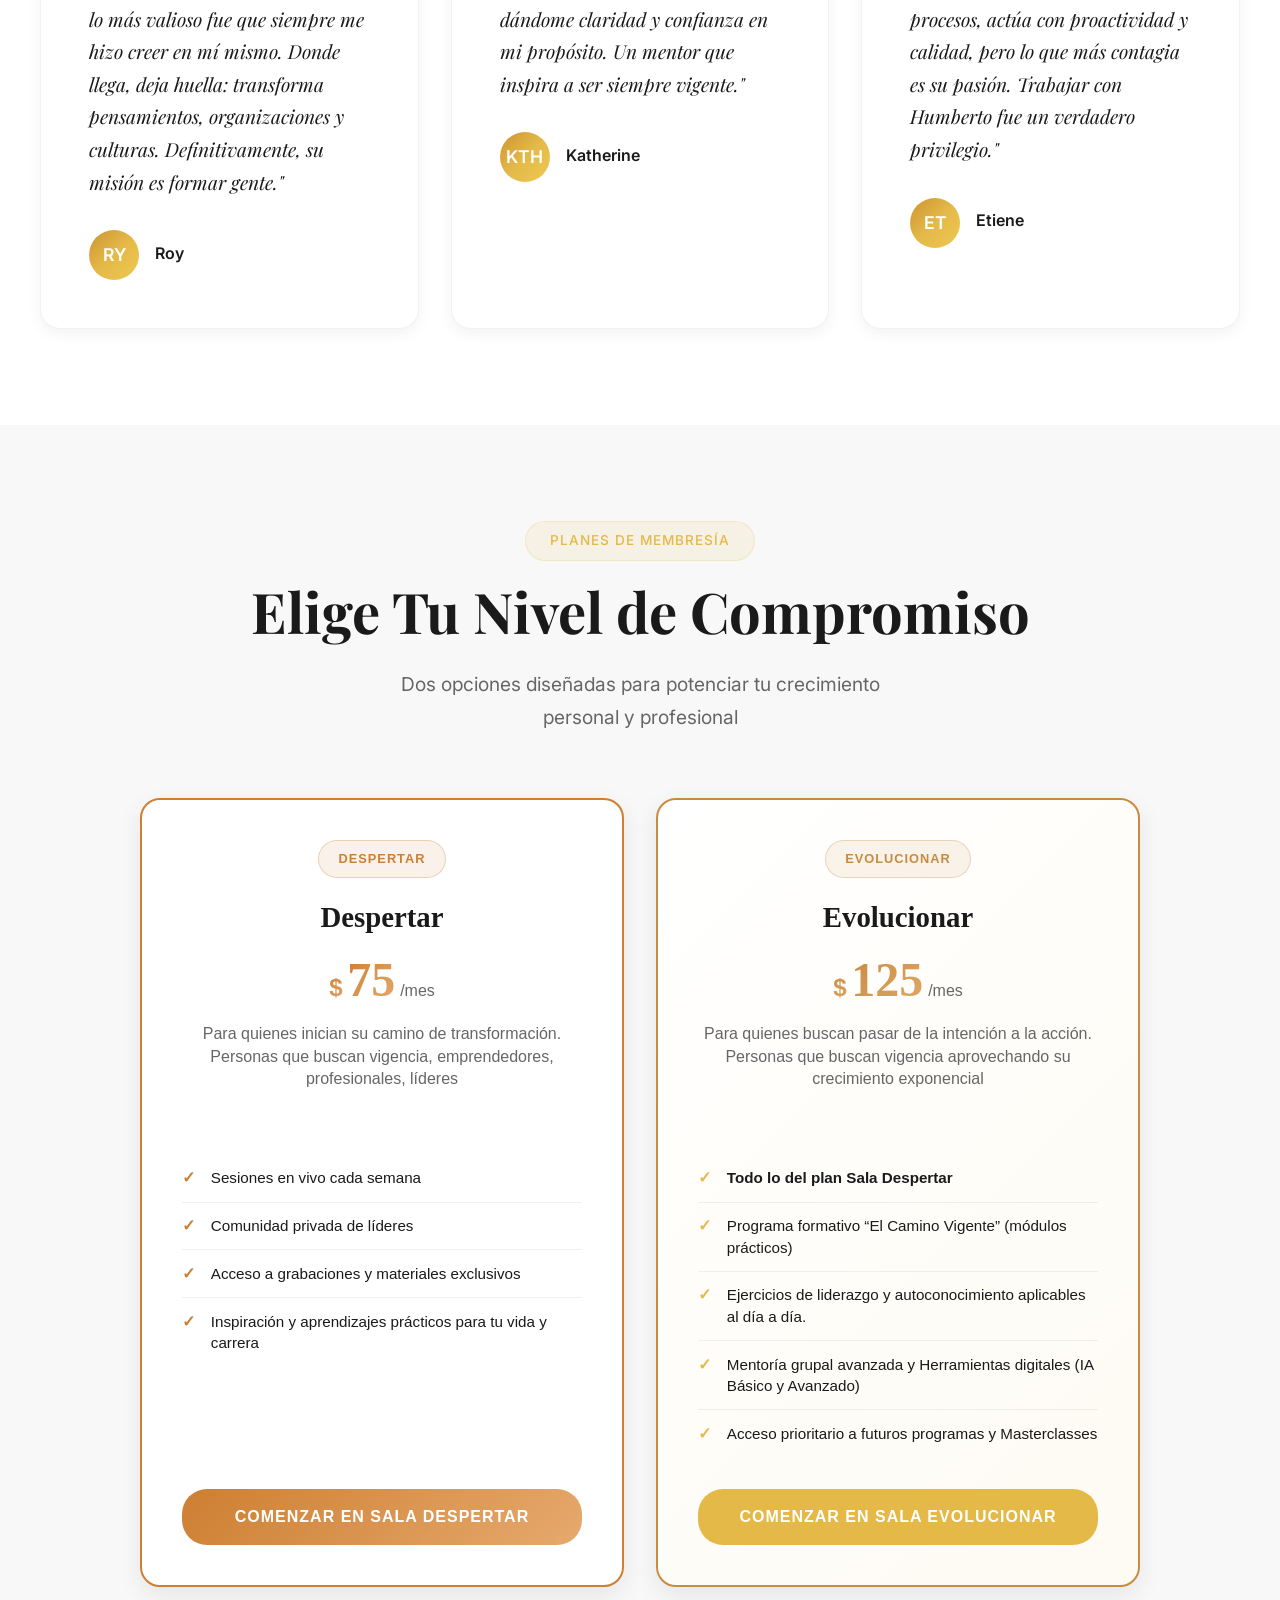
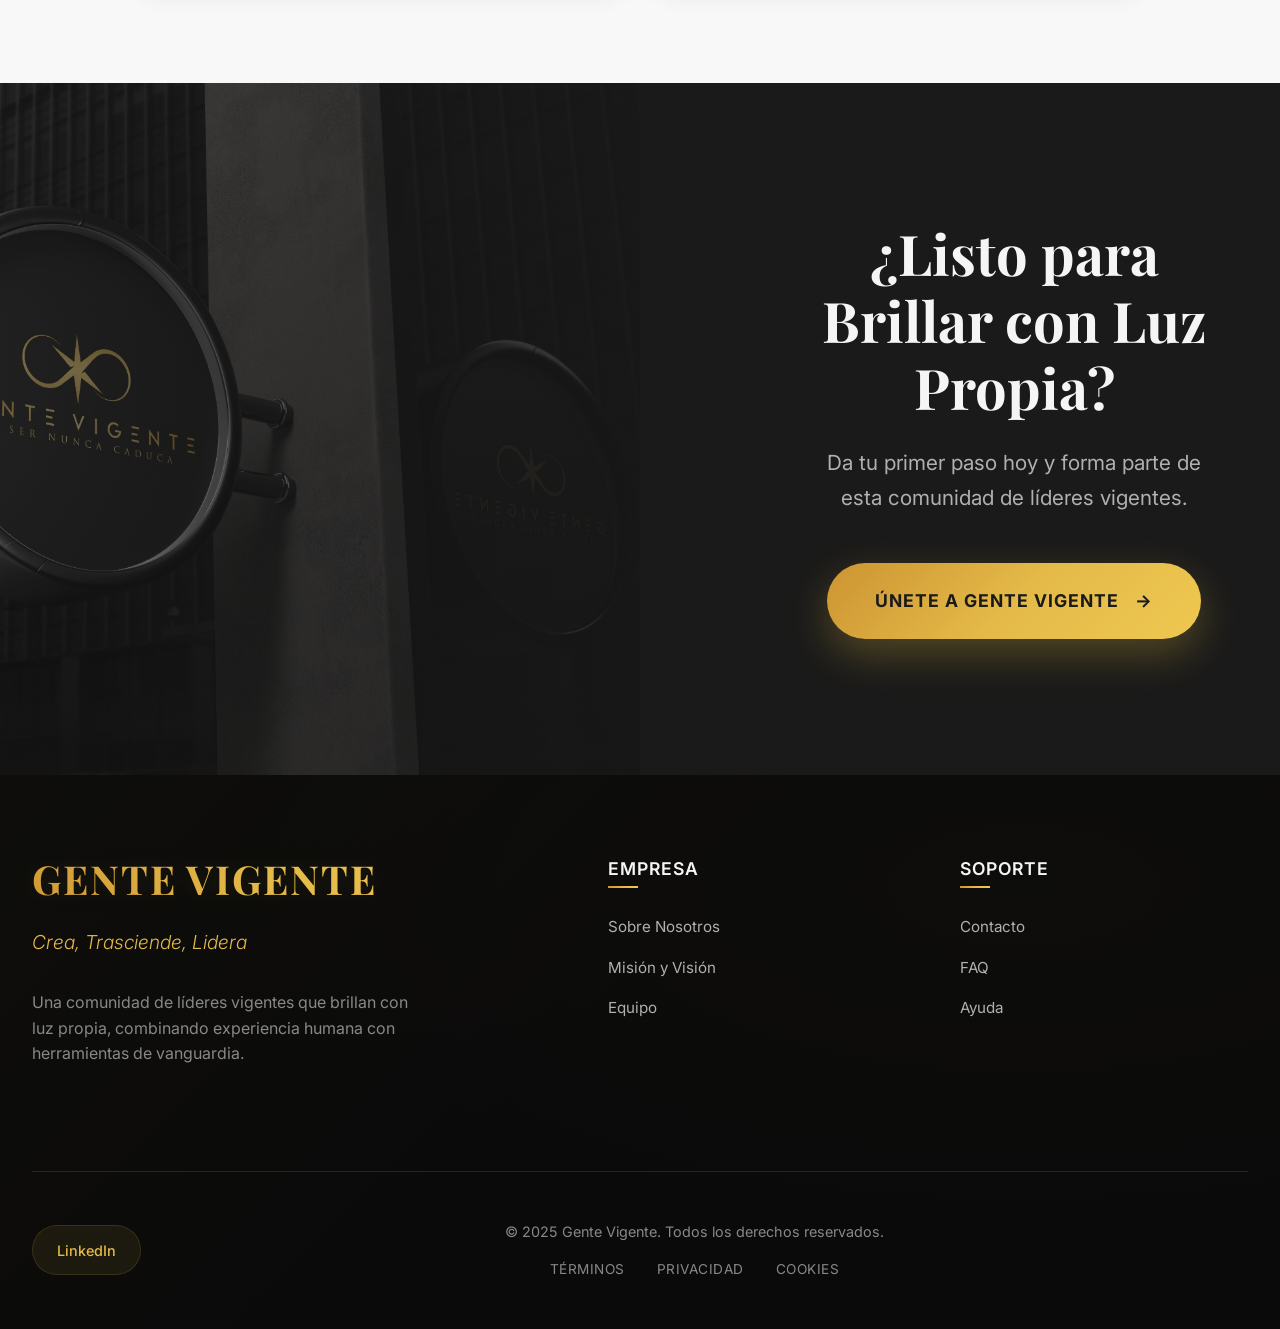
==== commit bffd68d0: "Version 2.9 Arreglo en estilos" ====
--- a/index.html
+++ b/index.html
@@ -70,10 +70,10 @@
     </nav>
 
     <!-- Hero Section -->
-    <section class="hero" id ="hero">
+    <section class="hero" id="hero">
         <div class="geometric-circle"></div>
         <div class="geometric-lines"></div>
-
+    
         <div class="floating-particles">
             <div class="particle"></div>
             <div class="particle"></div>
@@ -107,7 +107,6 @@
                 Así como el sol, la luna y las estrellas permanecen con su brillo, 
                 así debemos ser las personas: siempre vigentes y con brillo propio.
             </p>
-
             <a href="#membersia" class="hero-cta fade-up nav-link">
                 <span>Únete Ahora</span>
                 <span class="cta-arrow">→</span>
@@ -345,12 +344,16 @@
                 <div class="footer-brand">
                     <div class="footer-logo">GENTE VIGENTE</div>
                     <p class="footer-tagline">Crea, Trasciende, Lidera</p>
+                    <p class="footer-description">
+                        Una comunidad de líderes vigentes que brillan con luz propia, 
+                        combinando experiencia humana con herramientas de vanguardia.
+                    </p>
                 </div>
                 
                 <nav class="footer-nav">
                     <div class="footer-section">
                         <h4>Empresa</h4>
-                        <a href="#">Sobre Nosotros</a>
+                        <a href="#nosotros">Sobre Nosotros</a>
                         <a href="#">Misión y Visión</a>
                         <a href="#">Equipo</a>
                     </div>
@@ -378,6 +381,10 @@
                         <a href="#">Privacidad</a>
                         <a href="#">Cookies</a>
                     </div>
+                </div>
+                
+                <div class="footer-contact">
+                    
                 </div>
             </div>
         </div>
--- a/css/styles.css
+++ b/css/styles.css
@@ -41,6 +41,7 @@
     overflow-x: hidden;
     background: var(--background-color);
 }
+
 
 /* Navigation Bar - Actualizada con gradientes */
 .navbar {
@@ -76,6 +77,7 @@
     letter-spacing: 2px;
     text-transform: uppercase;
     transition: all 0.3s ease;
+    margin-left: -50px;
 }
 
 .nav-logo:hover {
@@ -234,6 +236,8 @@
     position: relative;
     z-index: 2;
     width: 100%;
+    margin-left: 80px;
+    margin-top: -100px;
 }
 
 .hero-badge {
@@ -253,7 +257,7 @@
 
 .hero-title {
     font-family: 'Playfair Display', serif;
-    font-size: clamp(3rem, 8vw, 6rem);
+    font-size: clamp(3.5rem, 8vw, 7rem);
     font-weight: 900;
     line-height: 1.1;
     margin-bottom: 1.5rem;
@@ -303,6 +307,7 @@
     transform: translateY(-3px);
     box-shadow: 0 15px 40px rgba(212, 175, 55, 0.4);
     background: var(--primary-gradient-inverted);
+    color: var(--secondary-color);
 }
 
 .cta-arrow {
@@ -318,13 +323,15 @@
     text-align: center;
     margin-bottom: 4rem;
     position: relative;
-    transform: translateY(-40px);
+    margin-left: 50px;
+    margin-top: -200px;
 }
 
 .main-logo {
     filter: drop-shadow(0 0 30px rgba(212, 175, 55, 0.4)) drop-shadow(0 0 60px rgba(245, 224, 73, 0.2));
     animation: logoGlow 4s ease-in-out infinite;
     transition: all 0.4s ease;
+    max-width: 350px;
 }
 
 .main-logo:hover {
@@ -547,6 +554,7 @@
 .nosotros {
     background: #f8f8f8;
     position: relative;
+    overflow: hidden;
 }
 
 .nosotros-content {
@@ -569,36 +577,6 @@
     text-align: left;
     font-size: 1.1rem;
     margin-bottom: 2rem;
-}
-
-.nosotros-stats {
-    display: flex;
-    gap: 2rem;
-    margin-top: 2rem;
-}
-
-.stat-item {
-    text-align: center;
-}
-
-.stat-number {
-    display: block;
-    font-family: 'Playfair Display', serif;
-    font-size: 2.5rem;
-    font-weight: 900;
-    background: var(--logo-gradient);
-    -webkit-background-clip: text;
-    -webkit-text-fill-color: transparent;
-    background-clip: text;
-    line-height: 1;
-}
-
-.stat-label {
-    font-size: 0.9rem;
-    color: var(--text-color);
-    text-transform: uppercase;
-    letter-spacing: 1px;
-    margin-top: 0.5rem;
 }
 
 .nosotros-visual {
@@ -724,35 +702,70 @@
     color: var(--text-color);
     font-size: 0.9rem;
 }
-
-/* Final CTA Section actualizada */
+/* Final CTA Section with Brand Image */
 .final-cta {
     background: var(--secondary-color);
     color: #f5f5f5;
     text-align: center;
     position: relative;
     overflow: hidden;
-}
-
+    min-height: 600px;
+    display: flex;
+    align-items: center;
+}
+
+/* Background image positioned on the left */
 .final-cta::before {
     content: '';
     position: absolute;
     top: 0;
     left: 0;
-    right: 0;
-    bottom: 0;
-    background: 
-        linear-gradient(45deg, transparent 30%, rgba(228, 185, 72, 0.03) 30.5%, rgba(228, 185, 72, 0.03) 31%, transparent 31.5%),
-        linear-gradient(-45deg, transparent 30%, rgba(238, 200, 81, 0.02) 30.5%, rgba(238, 200, 81, 0.02) 31%, transparent 31.5%);
-    background-size: 60px 60px;
-    opacity: 0.7;
+    width: 50%;
+    height: 100%;
+    background-image: url('../img/LogoGVC.jpeg'); /* Replace with actual image path */
+    background-size: cover;
+    background-position: center right; /* Show the right side of the image */
+    background-repeat: no-repeat;
+    opacity: 0.65; /* Subtle fade into background */
+    z-index: 1;
+}
+
+/* Gradient overlay to blend the image better */
+.final-cta::after {
+    content: '';
+    position: absolute;
+    top: 0;
+    left: 0;
+    width: 100%;
+    height: 100%;
+    background: linear-gradient(
+        to right, 
+        rgba(26, 26, 26, 0.3) 0%,
+        rgba(26, 26, 26, 0.7) 40%,
+        rgba(26, 26, 26, 0.9) 70%,
+        var(--secondary-color) 100%
+    );
+    z-index: 2;
+}
+
+.final-cta .container {
+    position: relative;
+    z-index: 3;
+    display: flex;
+    align-items: center;
+    justify-content: flex-end; /* Push content to the right */
+    min-height: 500px;
 }
 
 .cta-content {
     position: relative;
-    z-index: 2;
-    max-width: 800px;
-    margin: 0 auto;
+    z-index: 3;
+    max-width: 500px; /* Reduced width */
+    padding-left: 5rem; 
+    padding-right: 2rem; 
+    text-align: center; /* Left align text for better composition */
+    margin-left: 700px;
+
 }
 
 .cta-title {
@@ -761,6 +774,7 @@
     font-weight: 700;
     margin-bottom: 1.5rem;
     color: #f5f5f5;
+    line-height: 1.2;
 }
 
 .cta-description {
@@ -802,144 +816,442 @@
     transform: translateX(5px);
 }
 
-/* Footer actualizado */
+/* Alternative version: Image on the right */
+.final-cta.image-right::before {
+    left: auto;
+    right: 0;
+    background-position: center left; /* Show left side of image */
+}
+
+.final-cta.image-right::after {
+    background: linear-gradient(
+        to left, 
+        rgba(26, 26, 26, 0.3) 0%,
+        rgba(26, 26, 26, 0.7) 40%,
+        rgba(26, 26, 26, 0.9) 70%,
+        var(--secondary-color) 100%
+    );
+}
+
+.final-cta.image-right .container {
+    justify-content: flex-start;
+}
+
+.final-cta.image-right .cta-content {
+    margin-left: 0;
+    margin-right: auto;
+    padding-left: 0;
+    padding-right: 3rem;
+}
+
+/* Responsive Design */
+@media (max-width: 1024px) {
+    .final-cta::before {
+        width: 60%;
+        opacity: 0.1;
+    }
+    
+    .final-cta .container {
+        justify-content: center;
+    }
+    
+    .cta-content {
+        margin-left: auto;
+        margin-right: auto;
+        text-align: center;
+        padding-left: 2rem;
+        padding-right: 2rem;
+    }
+    
+    .final-cta::after {
+        background: linear-gradient(
+            to bottom,
+            rgba(26, 26, 26, 0.5) 0%,
+            rgba(26, 26, 26, 0.8) 50%,
+            var(--secondary-color) 100%
+        );
+    }
+}
+
+@media (max-width: 768px) {
+    .final-cta::before {
+        width: 100%;
+        opacity: 0.08;
+        background-position: center;
+    }
+    
+    .final-cta::after {
+        background: rgba(26, 26, 26, 0.7);
+    }
+    
+    .cta-content {
+        padding-left: 1rem;
+        padding-right: 1rem;
+        text-align: center;
+    }
+    
+    .final-cta {
+        min-height: 500px;
+    }
+}
+
+/* Enhanced version with subtle animation */
+@keyframes imageShimmer {
+    0% { opacity: 0.60; }
+    50% { opacity: 0.70; }
+    100% { opacity: 0.60; }
+}
+
+.final-cta::before {
+    animation: imageShimmer 8s ease-in-out infinite;
+}
+
+/* Performance optimization */
+@media (prefers-reduced-motion: reduce) {
+    .final-cta::before {
+        animation: none;
+        opacity: 0.65;
+    }
+}
+/* Modern Professional Footer */
 .footer {
-    background: #0d0d0d;
+    background: #0a0a0a;
     color: #b0b0b0;
-    padding: 4rem 2rem 2rem;
+    padding: 5rem 0 3rem;
+    position: relative;
+    overflow: hidden;
+}
+
+/* Subtle background decoration */
+.footer::before {
+    content: '';
+    position: absolute;
+    top: 0;
+    left: 0;
+    right: 0;
+    bottom: 0;
+    background: 
+        linear-gradient(135deg, rgba(228, 185, 72, 0.02) 0%, transparent 50%),
+        radial-gradient(ellipse at 80% 20%, rgba(238, 200, 81, 0.015) 0%, transparent 60%);
+    z-index: 0;
 }
 
 .footer-content {
-    max-width: 1200px;
+    max-width: 1400px;
     margin: 0 auto;
+    padding: 0 2rem;
+    position: relative;
+    z-index: 1;
 }
 
 .footer-main {
     display: grid;
-    grid-template-columns: 1fr 2fr;
-    gap: 4rem;
-    margin-bottom: 3rem;
+    grid-template-columns: 1.5fr 2fr;
+    gap: 6rem;
+    margin-bottom: 4rem;
+    align-items: start;
 }
 
 .footer-brand {
-    max-width: 300px;
+    max-width: 400px;
 }
 
 .footer-logo {
     font-family: 'Playfair Display', serif;
-    font-size: 2rem;
+    font-size: 2.5rem;
     font-weight: 700;
     background: var(--logo-gradient);
     -webkit-background-clip: text;
     -webkit-text-fill-color: transparent;
     background-clip: text;
-    margin-bottom: 1rem;
+    margin-bottom: 1.5rem;
     letter-spacing: 2px;
+    line-height: 1.2;
 }
 
 .footer-tagline {
-    color: var(--text-color);
+    color: var(--primary-colorr);
     font-style: italic;
-    font-size: 1.1rem;
+    font-size: 1.2rem;
+    margin-bottom: 2rem;
+    font-weight: 300;
+}
+
+.footer-description {
+    color: #888;
+    font-size: 1rem;
+    line-height: 1.6;
+    margin-bottom: 2.5rem;
 }
 
 .footer-nav {
     display: grid;
-    grid-template-columns: repeat(3, 1fr);
-    gap: 2rem;
+    grid-template-columns: repeat(2, 1fr);
+    gap: 4rem;
+}
+
+.footer-section {
+    display: flex;
+    flex-direction: column;
 }
 
 .footer-section h4 {
     color: #f5f5f5;
     font-weight: 600;
-    margin-bottom: 1rem;
+    margin-bottom: 1.5rem;
     font-size: 1.1rem;
+    text-transform: uppercase;
+    letter-spacing: 1px;
+    position: relative;
+}
+
+.footer-section h4::after {
+    content: '';
+    position: absolute;
+    bottom: -5px;
+    left: 0;
+    width: 30px;
+    height: 2px;
+    background: var(--primary-gradient);
 }
 
 .footer-section a {
-    display: block;
     color: #b0b0b0;
     text-decoration: none;
-    padding: 0.3rem 0;
-    transition: color 0.3s ease;
+    padding: 0.5rem 0;
+    transition: all 0.3s ease;
+    font-size: 0.95rem;
+    position: relative;
+}
+
+.footer-section a::before {
+    content: '';
+    position: absolute;
+    left: -15px;
+    top: 50%;
+    transform: translateY(-50%);
+    width: 0;
+    height: 1px;
+    background: var(--primary-colorr);
+    transition: width 0.3s ease;
 }
 
 .footer-section a:hover {
-    color: var(--primary-color);
+    color: var(--primary-colorr);
+    padding-left: 1rem;
+}
+
+.footer-section a:hover::before {
+    width: 10px;
 }
 
 .footer-bottom {
-    border-top: 1px solid rgba(212, 175, 55, 0.1);
-    padding-top: 2rem;
-    display: flex;
-    justify-content: space-between;
+    border-top: 1px solid rgba(228, 185, 72, 0.15);
+    padding-top: 3rem;
+    display: grid;
+    grid-template-columns: auto 1fr auto;
     align-items: center;
-    flex-wrap: wrap;
-    gap: 2rem;
+    gap: 3rem;
 }
 
 .footer-social {
     display: flex;
-    gap: 1.5rem;
+    gap: 1rem;
 }
 
 .social-link {
-    padding: 0.7rem 1.2rem;
-    background: rgba(212, 175, 55, 0.1);
-    border-radius: 25px;
-    color: var(--primary-color);
+    padding: 0.8rem 1.5rem;
+    background: rgba(228, 185, 72, 0.08);
+    border-radius: 30px;
+    color: var(--primary-colorr);
     text-decoration: none;
     font-size: 0.9rem;
     font-weight: 500;
-    transition: all 0.3s ease;
-    border: 1px solid rgba(212, 175, 55, 0.2);
+    transition: all 0.4s ease;
+    border: 1px solid rgba(228, 185, 72, 0.15);
+    position: relative;
+    overflow: hidden;
+}
+
+.social-link::before {
+    content: '';
+    position: absolute;
+    top: 0;
+    left: -100%;
+    width: 100%;
+    height: 100%;
+    background: var(--primary-gradient);
+    transition: left 0.4s ease;
+    z-index: 0;
+}
+
+.social-link span {
+    position: relative;
+    z-index: 1;
+    transition: color 0.4s ease;
+}
+
+.social-link:hover::before {
+    left: 0;
 }
 
 .social-link:hover {
-    background: var(--primary-gradient);
+    transform: translateY(-3px);
+    box-shadow: 0 10px 30px rgba(228, 185, 72, 0.3);
+    border-color: var(--primary-colorr);
+}
+
+.social-link:hover span {
     color: var(--secondary-color);
-    transform: translateY(-3px);
-    box-shadow: var(--button-shadow);
 }
 
 .footer-legal {
-    text-align: right;
+    text-align: center;
 }
 
 .footer-legal p {
-    color: var(--text-color);
+    color: #888;
     font-size: 0.9rem;
-    margin-bottom: 0.5rem;
+    margin-bottom: 1rem;
 }
 
 .legal-links {
     display: flex;
-    gap: 1rem;
+    gap: 2rem;
+    justify-content: center;
 }
 
 .legal-links a {
-    color: var(--text-color);
+    color: #888;
     text-decoration: none;
+    font-size: 0.85rem;
+    transition: color 0.3s ease;
+    text-transform: uppercase;
+    letter-spacing: 0.5px;
+}
+
+.legal-links a:hover {
+    color: var(--primary-colorr);
+}
+
+.footer-contact {
+    text-align: right;
+}
+
+.contact-info {
+    display: flex;
+    flex-direction: column;
+    gap: 0.5rem;
+}
+
+.contact-info span {
+    color: #888;
     font-size: 0.9rem;
+}
+
+.contact-info a {
+    color: var(--primary-colorr);
+    text-decoration: none;
     transition: color 0.3s ease;
 }
 
-.legal-links a:hover {
-    color: var(--primary-color);
-}
-
-/* Animaciones */
-.fade-up {
-    opacity: 0;
-    transform: translateY(60px);
-    transition: all 1s ease;
-}
-
-.fade-up.visible {
-    opacity: 1;
-    transform: translateY(0);
-}
-
+.contact-info a:hover {
+    color: #f5f5f5;
+}
+
+/* Responsive Design */
+@media (max-width: 1024px) {
+    .footer-main {
+        grid-template-columns: 1fr;
+        gap: 4rem;
+        text-align: center;
+    }
+    
+    .footer-nav {
+        grid-template-columns: repeat(2, 1fr);
+        gap: 3rem;
+    }
+    
+    .footer-bottom {
+        grid-template-columns: 1fr;
+        gap: 2rem;
+        text-align: center;
+    }
+    
+    .footer-contact {
+        text-align: center;
+    }
+    
+    .legal-links {
+        flex-wrap: wrap;
+        gap: 1.5rem;
+    }
+}
+
+@media (max-width: 768px) {
+    .footer {
+        padding: 4rem 0 2rem;
+    }
+    
+    .footer-content {
+        padding: 0 1.5rem;
+    }
+    
+    .footer-main {
+        gap: 3rem;
+    }
+    
+    .footer-nav {
+        grid-template-columns: 1fr;
+        gap: 2.5rem;
+    }
+    
+    .footer-logo {
+        font-size: 2rem;
+    }
+    
+    .footer-tagline {
+        font-size: 1rem;
+    }
+    
+    .social-link {
+        padding: 0.7rem 1.2rem;
+        font-size: 0.85rem;
+    }
+    
+    .legal-links {
+        flex-direction: column;
+        gap: 1rem;
+    }
+}
+
+@media (max-width: 480px) {
+    .footer-bottom {
+        gap: 1.5rem;
+    }
+    
+    .footer-social {
+        flex-wrap: wrap;
+        justify-content: center;
+    }
+}
+
+/* Animation for footer elements */
+.footer-section a,
+.social-link,
+.legal-links a {
+    transition: all 0.3s cubic-bezier(0.4, 0, 0.2, 1);
+}
+
+/* Subtle glow effect for brand */
+.footer-logo {
+    filter: drop-shadow(0 0 10px rgba(228, 185, 72, 0.1));
+    transition: filter 0.3s ease;
+}
+
+.footer-logo:hover {
+    filter: drop-shadow(0 0 15px rgba(228, 185, 72, 0.2));
+}
 /* Actualizar partículas con colores correctos */
 .particle {
     position: absolute;
@@ -948,6 +1260,7 @@
     opacity: 0;
     animation: floatUp 20s linear infinite;
     box-shadow: 0 0 6px rgba(228, 185, 72, 0.4), 0 0 12px rgba(238, 200, 81, 0.2);
+    z-index: 0;
 }
 
 /* Diferentes tamaños de partículas para variedad */
@@ -1274,6 +1587,7 @@
 @media (prefers-reduced-motion: reduce) {
     .floating-particles {
         display: none;
+        z-index: 0;
     }
     
     .geometric-circle,
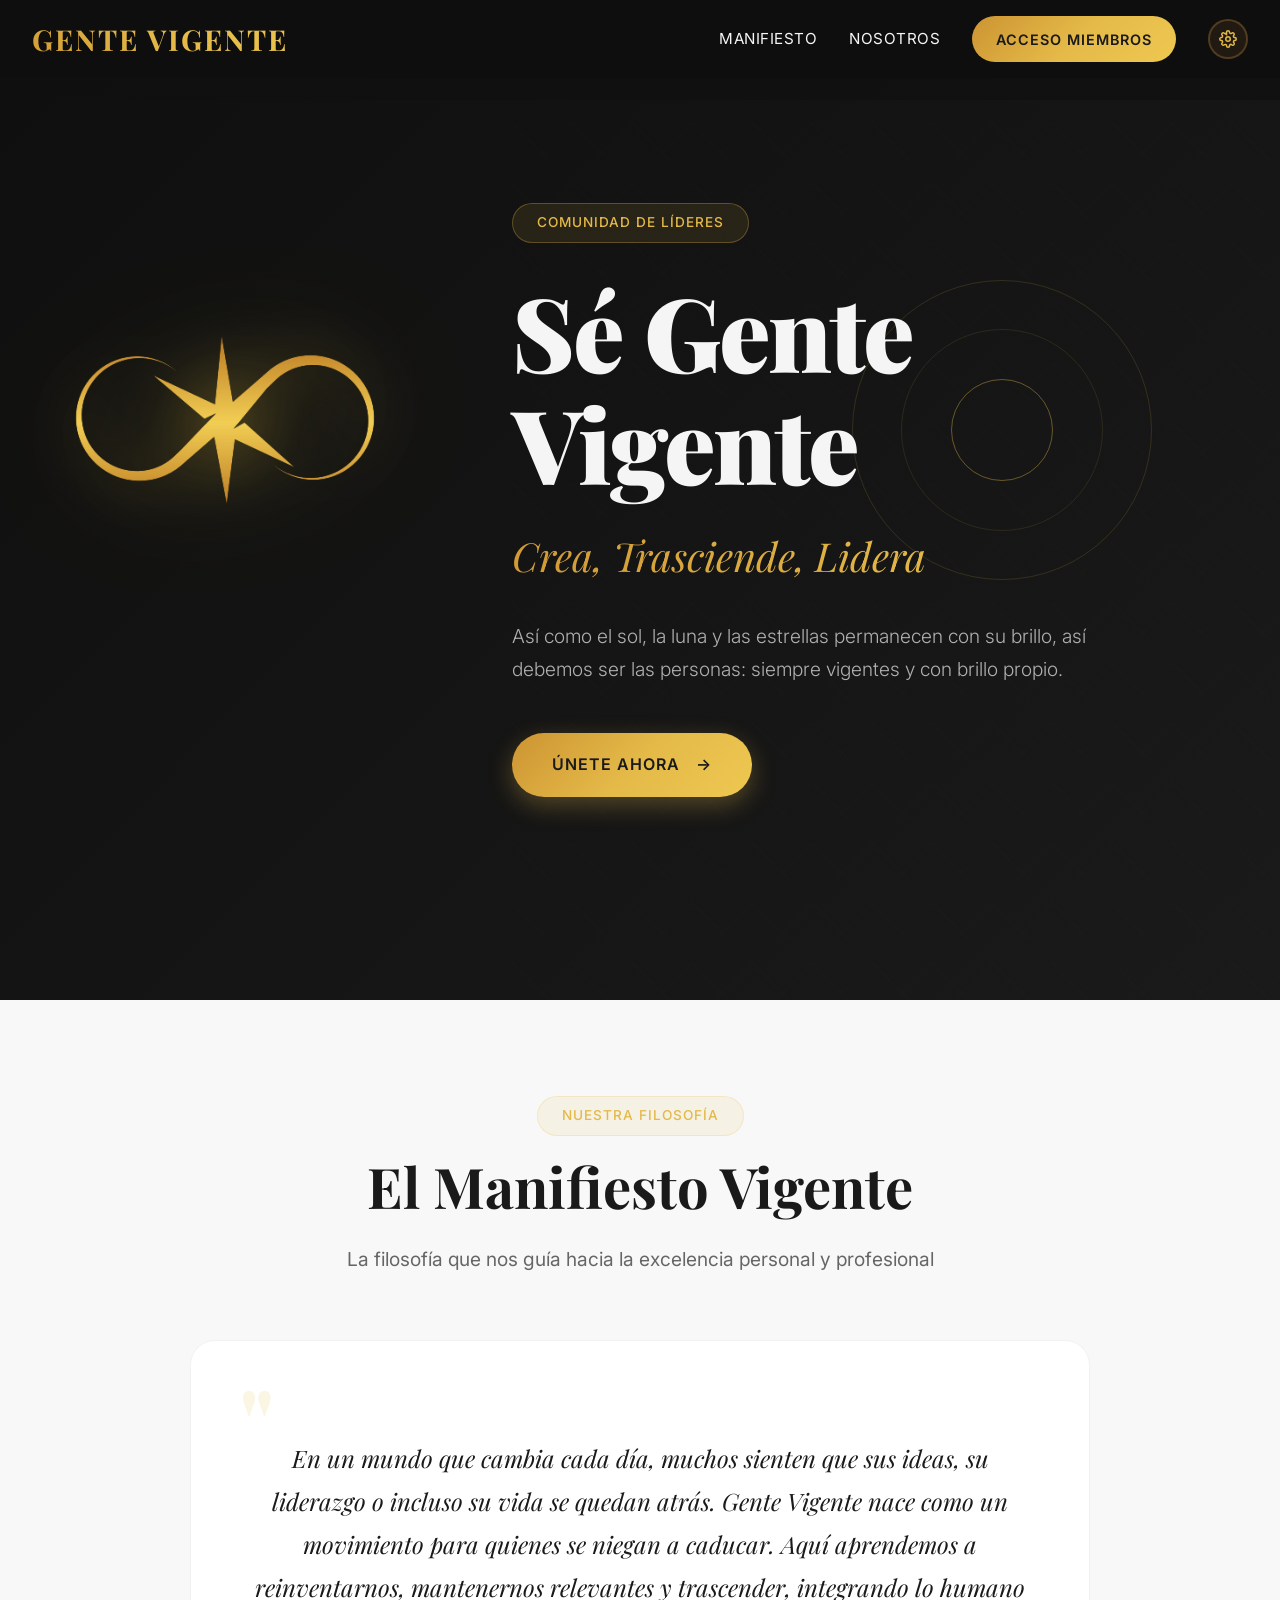
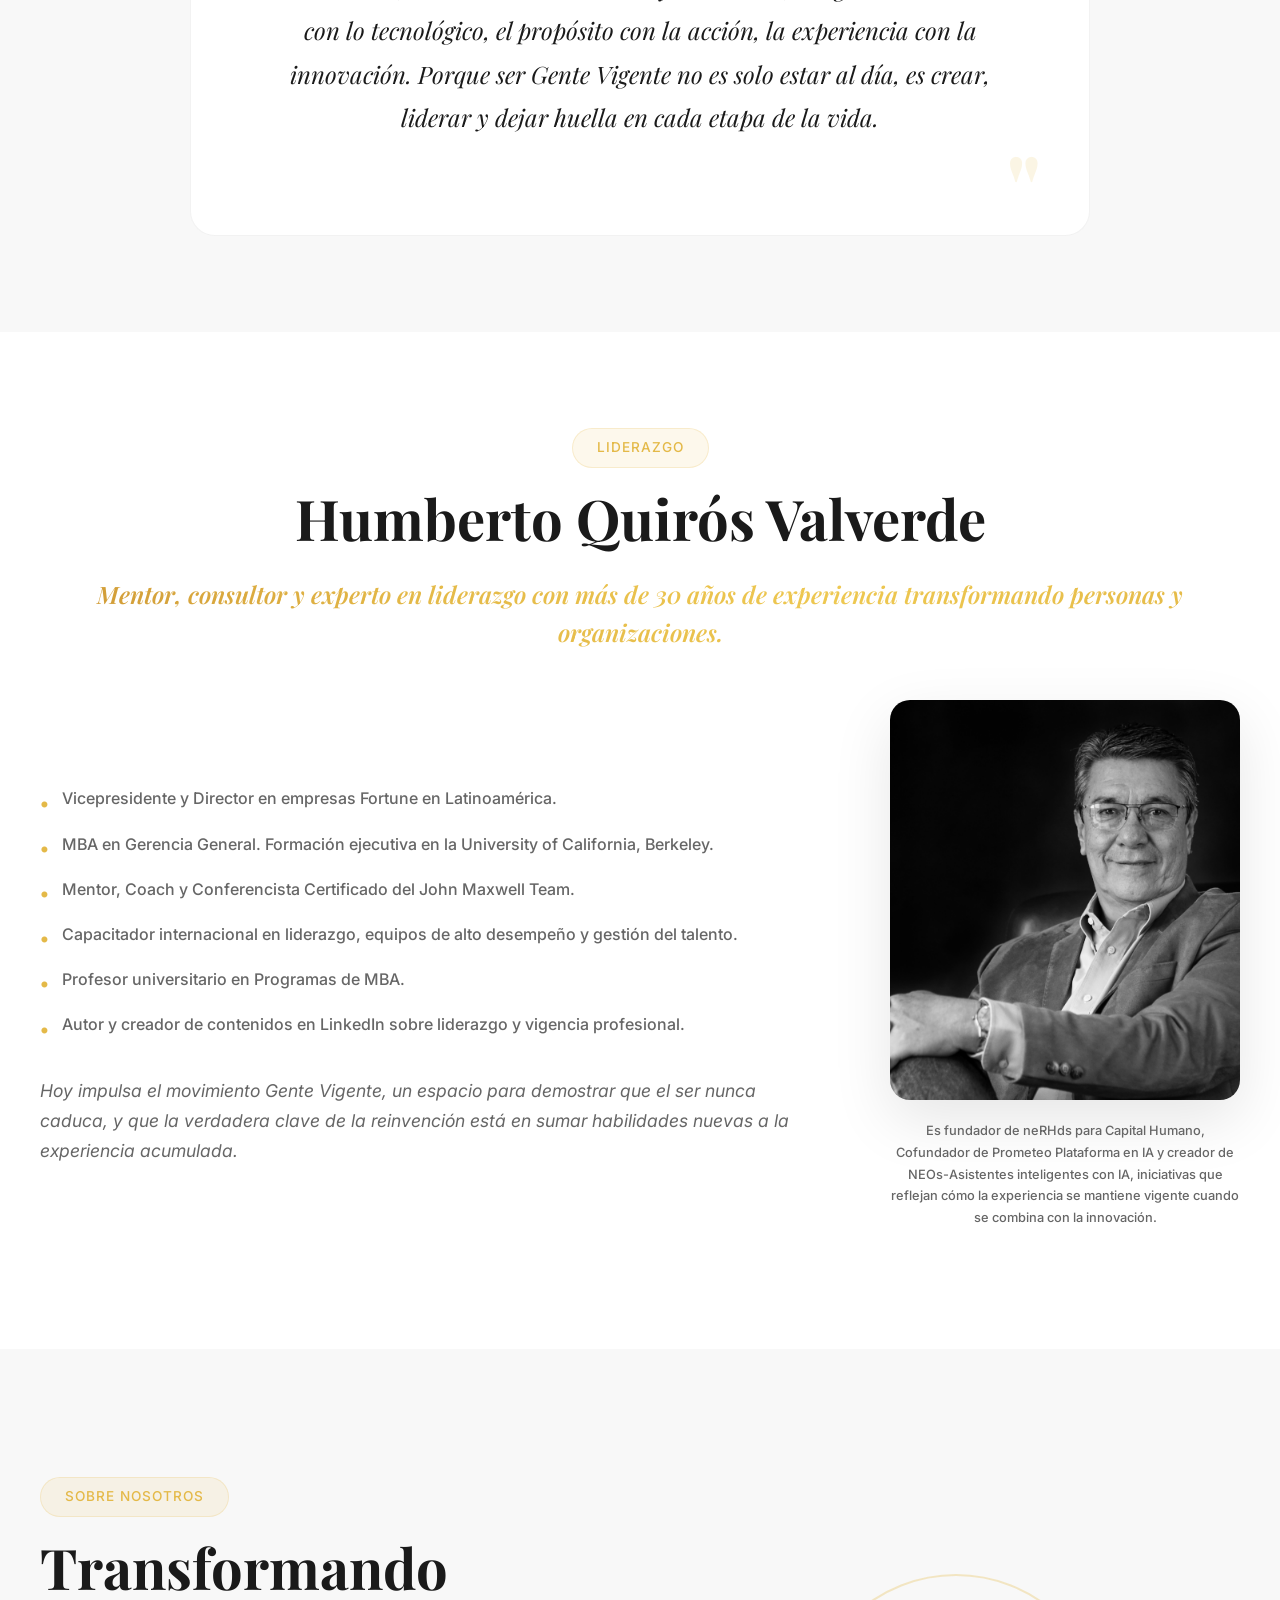
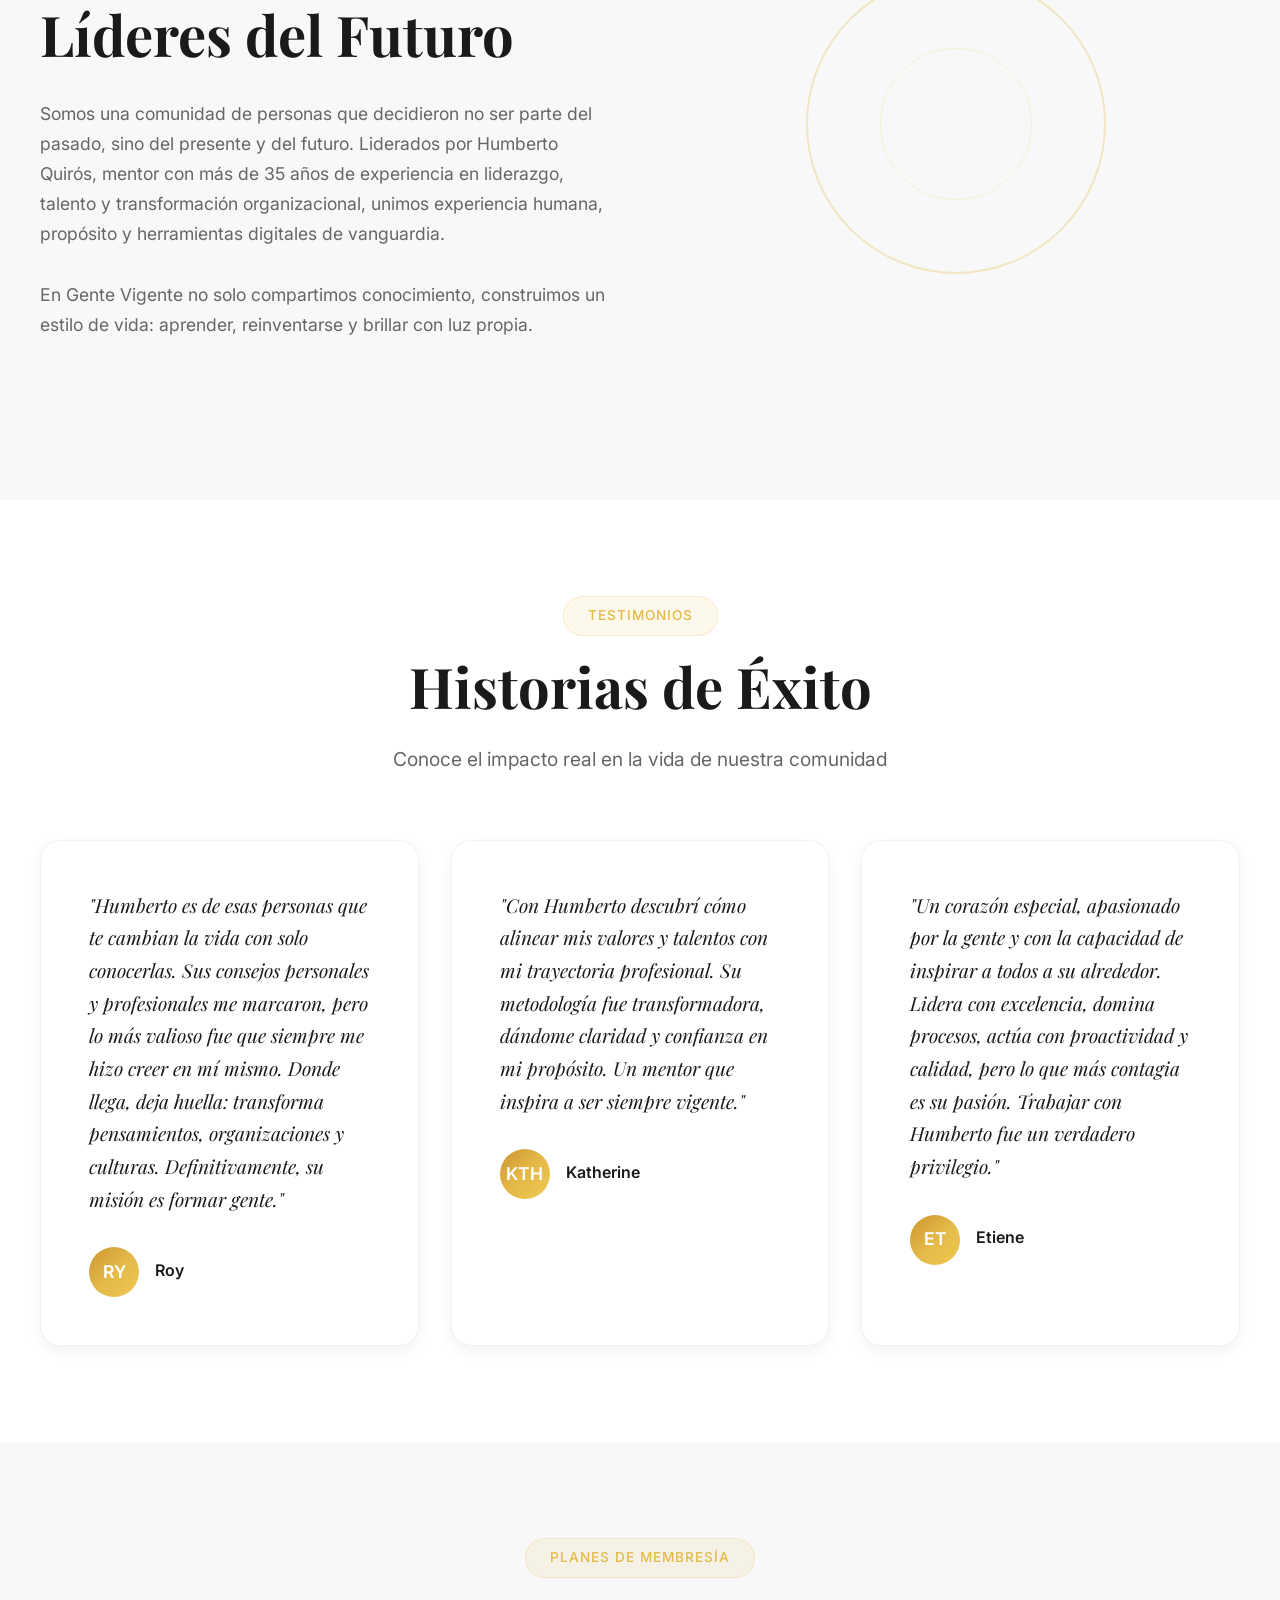
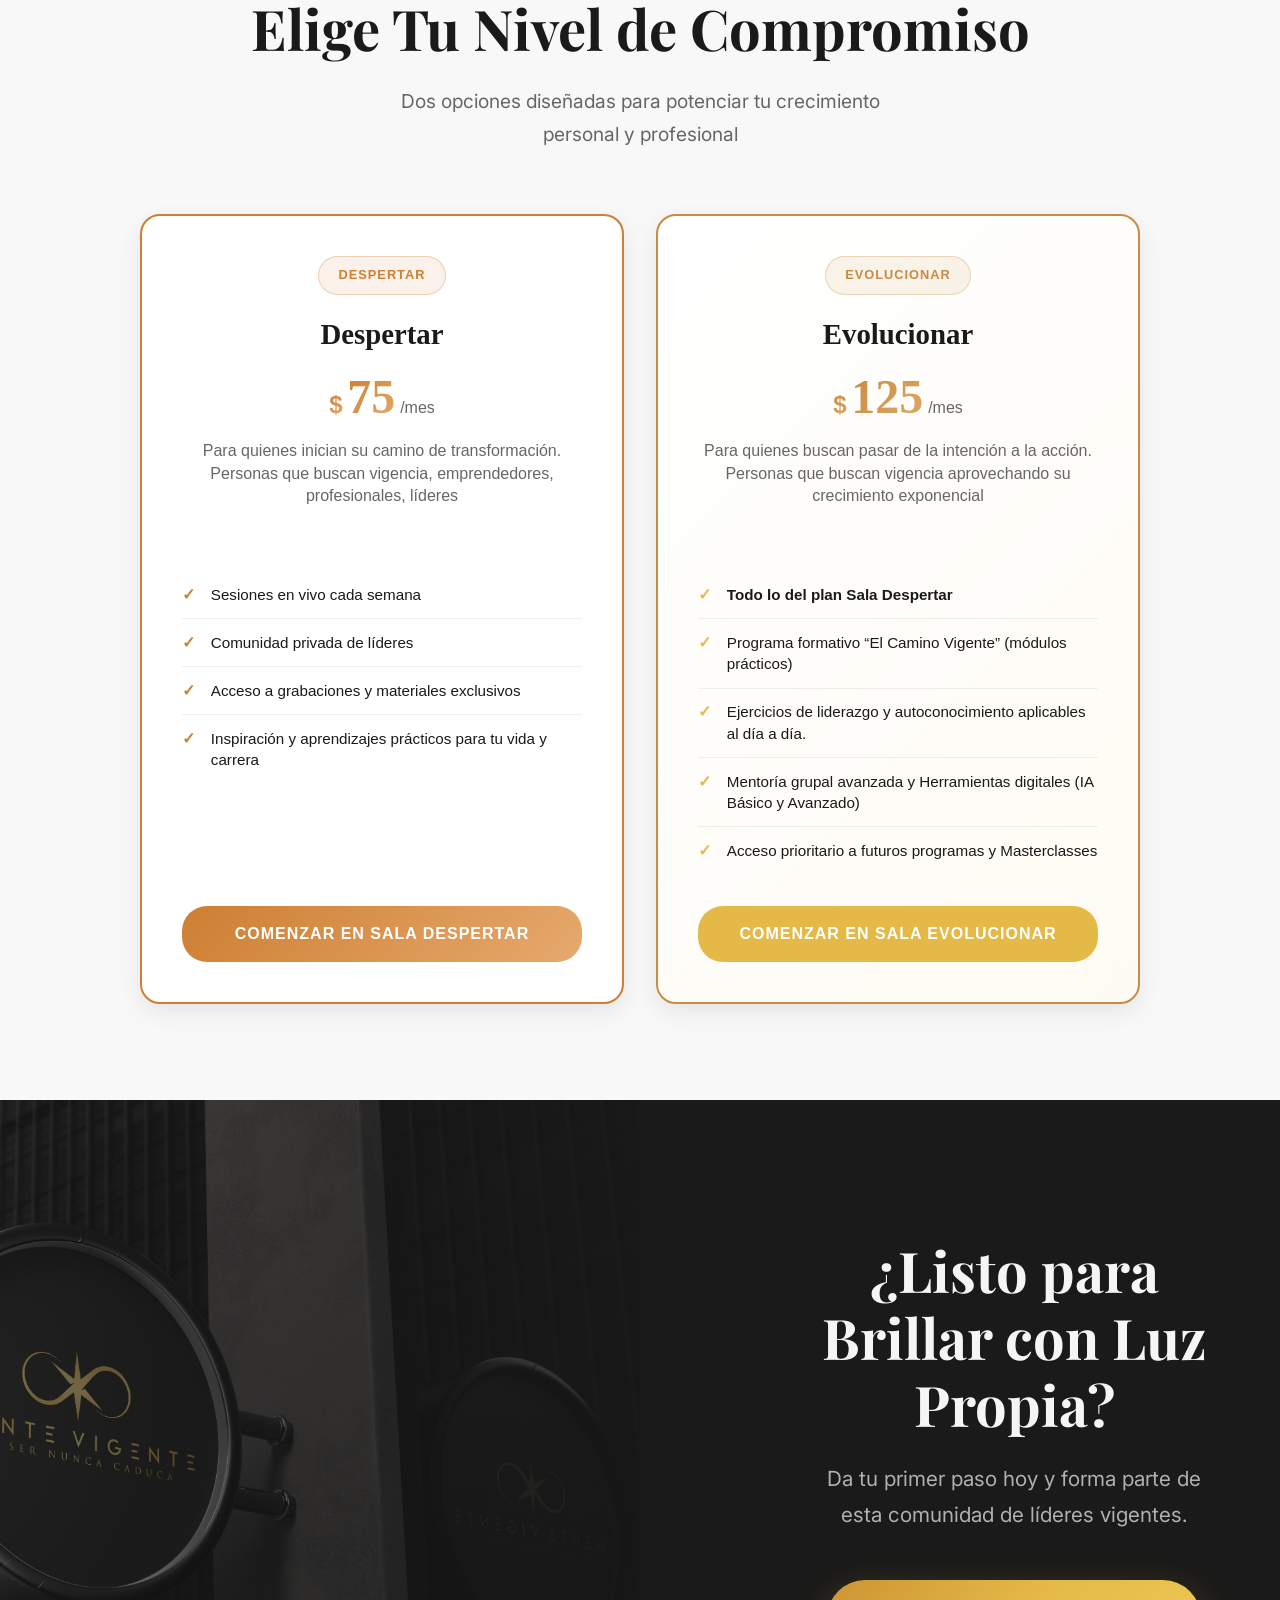
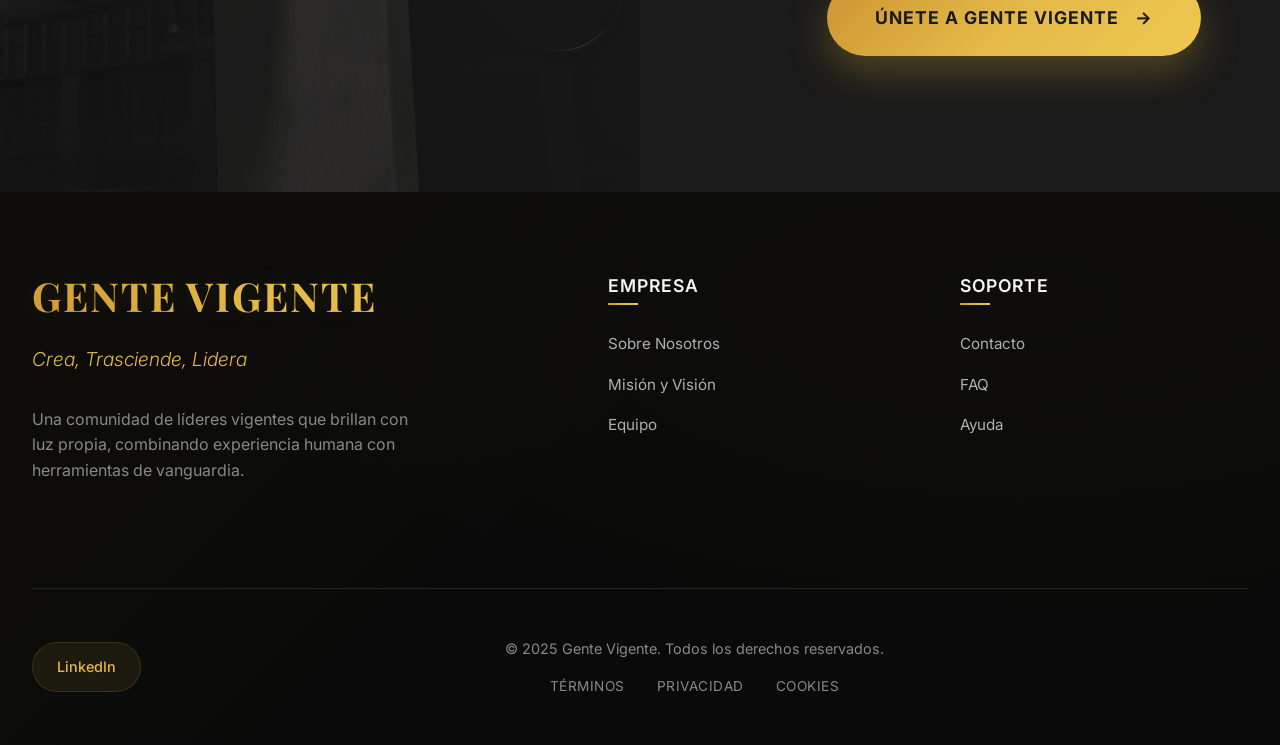
==== commit d2b72ef7: "Version 3.0 Implementacion de otra seccion en el index" ====
--- a/index.html
+++ b/index.html
@@ -141,6 +141,47 @@
         </div>
     </section>
 
+    <!-- HQV Section -->
+<section class="hqv section" id="hqv">
+    <div class="container">
+        <div class="hqv-header fade-up">
+            <span class="section-badge">Liderazgo</span>
+            <h2 class="section-title">Humberto Quirós Valverde</h2>
+            <h3 class="hqv-subtitle">Mentor, consultor y experto en liderazgo con más de 30 años de experiencia transformando personas y organizaciones.</h3>
+        </div>
+        
+        <div class="hqv-content image-right fade-up">
+            <div class="hqv-text">
+                
+                <ul class="achievements">
+                    <li>Vicepresidente y Director en empresas Fortune en Latinoamérica.</li>
+                    <li>MBA en Gerencia General. Formación ejecutiva en la University of California, Berkeley.</li>
+                    <li>Mentor, Coach y Conferencista Certificado del John Maxwell Team.</li>
+                    <li>Capacitador internacional en liderazgo, equipos de alto desempeño y gestión del talento.</li>
+                    <li>Profesor universitario en Programas de MBA.</li>
+                    <li>Autor y creador de contenidos en LinkedIn sobre liderazgo y vigencia profesional.</li>
+                </ul>
+                
+                
+                
+                <p class="closing-text">
+                    Hoy impulsa el movimiento Gente Vigente, un espacio para demostrar que el ser nunca caduca, y que la verdadera clave de la reinvención está en sumar habilidades nuevas a la experiencia acumulada.
+                </p>
+            </div>
+            
+            <div class="hqv-image">
+                <img src="img/HQV.JPG" alt="Humberto Quirós Valverde" class="hqv-photo">
+                <p class="hqv-description">
+                    Es fundador de neRHds para Capital Humano, Cofundador de Prometeo Plataforma 
+                    en IA y creador de NEOs-Asistentes inteligentes con IA, iniciativas que reflejan 
+                    cómo la experiencia se mantiene vigente cuando se combina con la innovación.
+                </p>
+            </div>
+            
+        </div>
+    </div>
+</section>
+
     <!-- nosotros Section -->
     <section id="nosotros" class="nosotros section">
         <div class="container">
--- a/css/styles.css
+++ b/css/styles.css
@@ -77,7 +77,6 @@
     letter-spacing: 2px;
     text-transform: uppercase;
     transition: all 0.3s ease;
-    margin-left: -50px;
 }
 
 .nav-logo:hover {
@@ -460,94 +459,135 @@
     right: -1rem;
 }
 
-/* Products Section actualizada */
-.products {
+/* HQV Section Styles */
+.hqv {
     background: #ffffff;
 }
 
-.products-grid {
+.hqv-header {
+    text-align: center;
+    
+}
+.hqv-content {
     display: grid;
-    grid-template-columns: repeat(auto-fit, minmax(280px, 1fr));
-    gap: 2rem;
+    grid-template-columns: 1fr 1fr;
+    gap: 4rem;
+    align-items: center;
     margin-top: 3rem;
 }
 
-.product-card {
-    background: #fff;
+.hqv-content.image-left {
+    grid-template-columns: 350px 1fr;
+}
+
+.hqv-content.image-right {
+    grid-template-columns: 1fr 350px;
+}
+
+.hqv-image {
+    position: relative;
+}
+
+.hqv-photo {
+    width: 100%;
+    height: 400px;
+    object-fit: cover;
     border-radius: 20px;
-    padding: 2.5rem;
-    transition: all 0.4s ease;
-    border: 1px solid rgba(0, 0, 0, 0.05);
-    position: relative;
-    overflow: hidden;
-    text-align: center;
-}
-
-.product-card::before {
-    content: '';
-    position: absolute;
-    top: 0;
-    left: -100%;
-    width: 100%;
-    height: 100%;
-    background: linear-gradient(90deg, transparent, rgba(228, 185, 72, 0.05), transparent);
-    transition: left 0.5s ease;
-}
-
-.product-card:hover::before {
-    left: 100%;
-}
-
-.product-card:hover {
-    transform: translateY(-10px);
-    box-shadow: 0 25px 50px rgba(0, 0, 0, 0.1);
-    border-color: rgba(228, 185, 72, 0.2);
-}
-
-.product-icon {
-    font-size: 3rem;
-    margin-bottom: 1.5rem;
-    display: block;
+    box-shadow: 0 20px 60px rgba(0, 0, 0, 0.1);
+    transition: all 0.3s ease;
+}
+
+.hqv-photo:hover {
+    transform: translateY(-5px);
+    box-shadow: 0 30px 80px rgba(0, 0, 0, 0.15);
+}
+
+.hqv-text h3 {
+    font-family: 'Playfair Display', serif;
+    font-size: 2.5rem;
+    font-weight: 700;
+    color: var(--secondary-color);
+    margin-bottom: 1rem;
+    line-height: 1.2;
+}
+
+.hqv-subtitle {
+    font-family: 'Playfair Display', serif;
+    font-size: 1.5rem;
+    font-weight: 600;
     background: var(--logo-gradient);
     -webkit-background-clip: text;
     -webkit-text-fill-color: transparent;
     background-clip: text;
-}
-
-.product-title {
-    font-family: 'Playfair Display', serif;
-    font-size: 1.4rem;
-    font-weight: 600;
-    color: var(--secondary-color);
-    margin-bottom: 1rem;
-}
-
-.product-description {
+    margin-bottom: 2rem;
+    font-style: italic; 
+
+}
+
+.hqv-description{
+    font-size: 0.8rem;
     color: var(--text-color);
-    font-size: 0.95rem;
+    line-height: 1.7;
+    margin-top: 0.8rem;
+    margin-bottom: 1.5rem;
+    font-weight: 500;
+    text-align: center;
+}
+
+.hqv-text .achievements {
+    list-style: none ;
+    padding: 0;
+    
+}
+
+.hqv-text .achievements li {
+    display: flex;
+    align-items: flex-start;
+    margin-bottom: 0.8rem;
+    font-size: 1rem;
+    color: var(--text-color);
     line-height: 1.6;
-    margin-bottom: 1.5rem;
-}
-
-.product-link {
-    background: var(--logo-gradient);
-    -webkit-background-clip: text;
-    -webkit-text-fill-color: transparent;
-    background-clip: text;
-    font-weight: 600;
-    font-size: 0.9rem;
-    text-transform: uppercase;
-    letter-spacing: 1px;
-    cursor: pointer;
-    transition: all 0.3s ease;
-    text-decoration: none;
-}
-
-.product-link:hover {
-    background: var(--logo-gradient-hover);
-    -webkit-background-clip: text;
-    -webkit-text-fill-color: transparent;
-    background-clip: text;
+    font-weight: 500;    
+}
+
+.hqv-text .achievements li::before {
+    content: "•";
+    color: var(--primary-color);
+    font-weight: bold;
+    font-size: 1.2rem;
+    margin-right: 0.8rem;
+    margin-top: 0.1rem;
+    flex-shrink: 0;
+}
+
+.hqv-text .closing-text {
+    font-size: 1.1rem;
+    color: var(--text-color);
+    line-height: 1.7;
+    margin-top: 2rem;
+    font-style: italic;
+}
+
+/* Responsive para HQV */
+@media (max-width: 768px) {
+    .hqv-content,
+    .hqv-content.image-left,
+    .hqv-content.image-right {
+        grid-template-columns: 1fr;
+        gap: 2rem;
+    }
+
+    .hqv-photo {
+        height: 300px;
+    }
+
+    .hqv-text h3 {
+        font-size: 2rem;
+    }
+
+    .hqv-text .subtitle {
+        font-size: 1.1rem;
+    }
 }
 
 /* Nosotros Section */
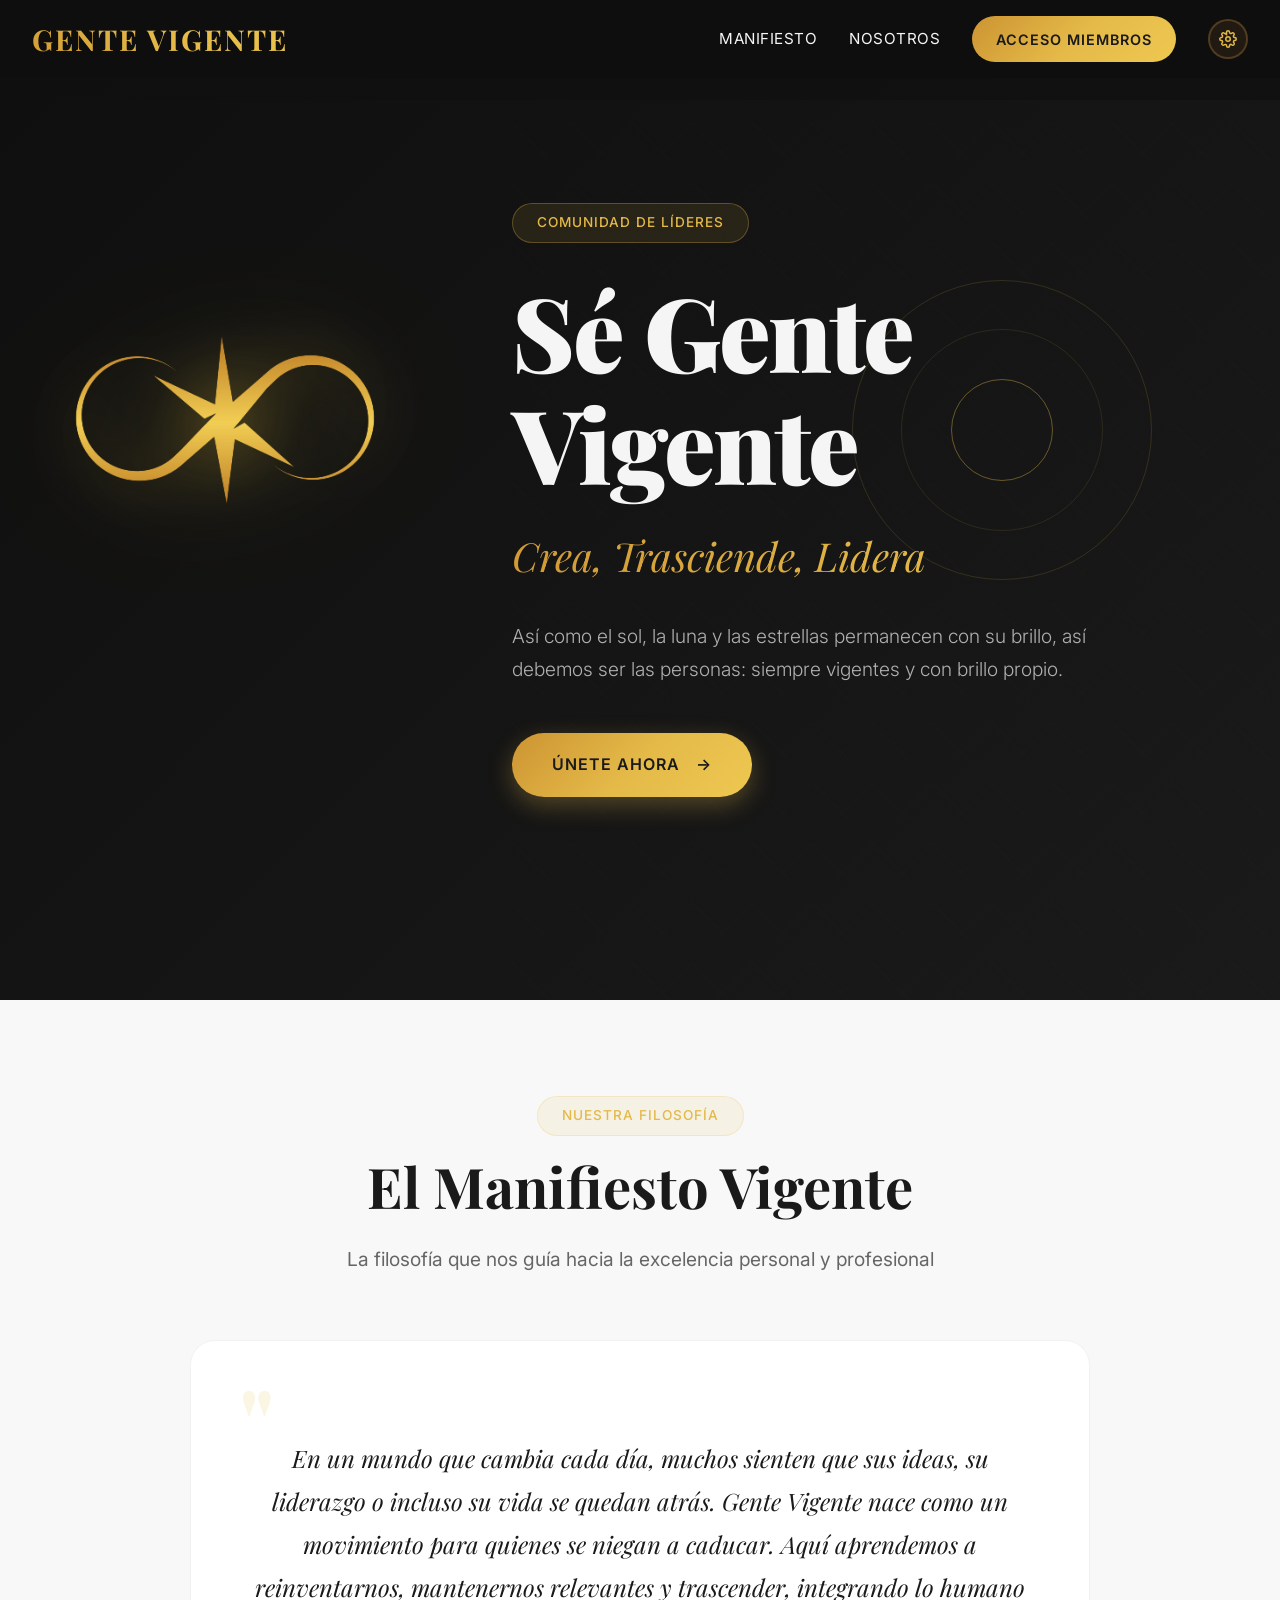
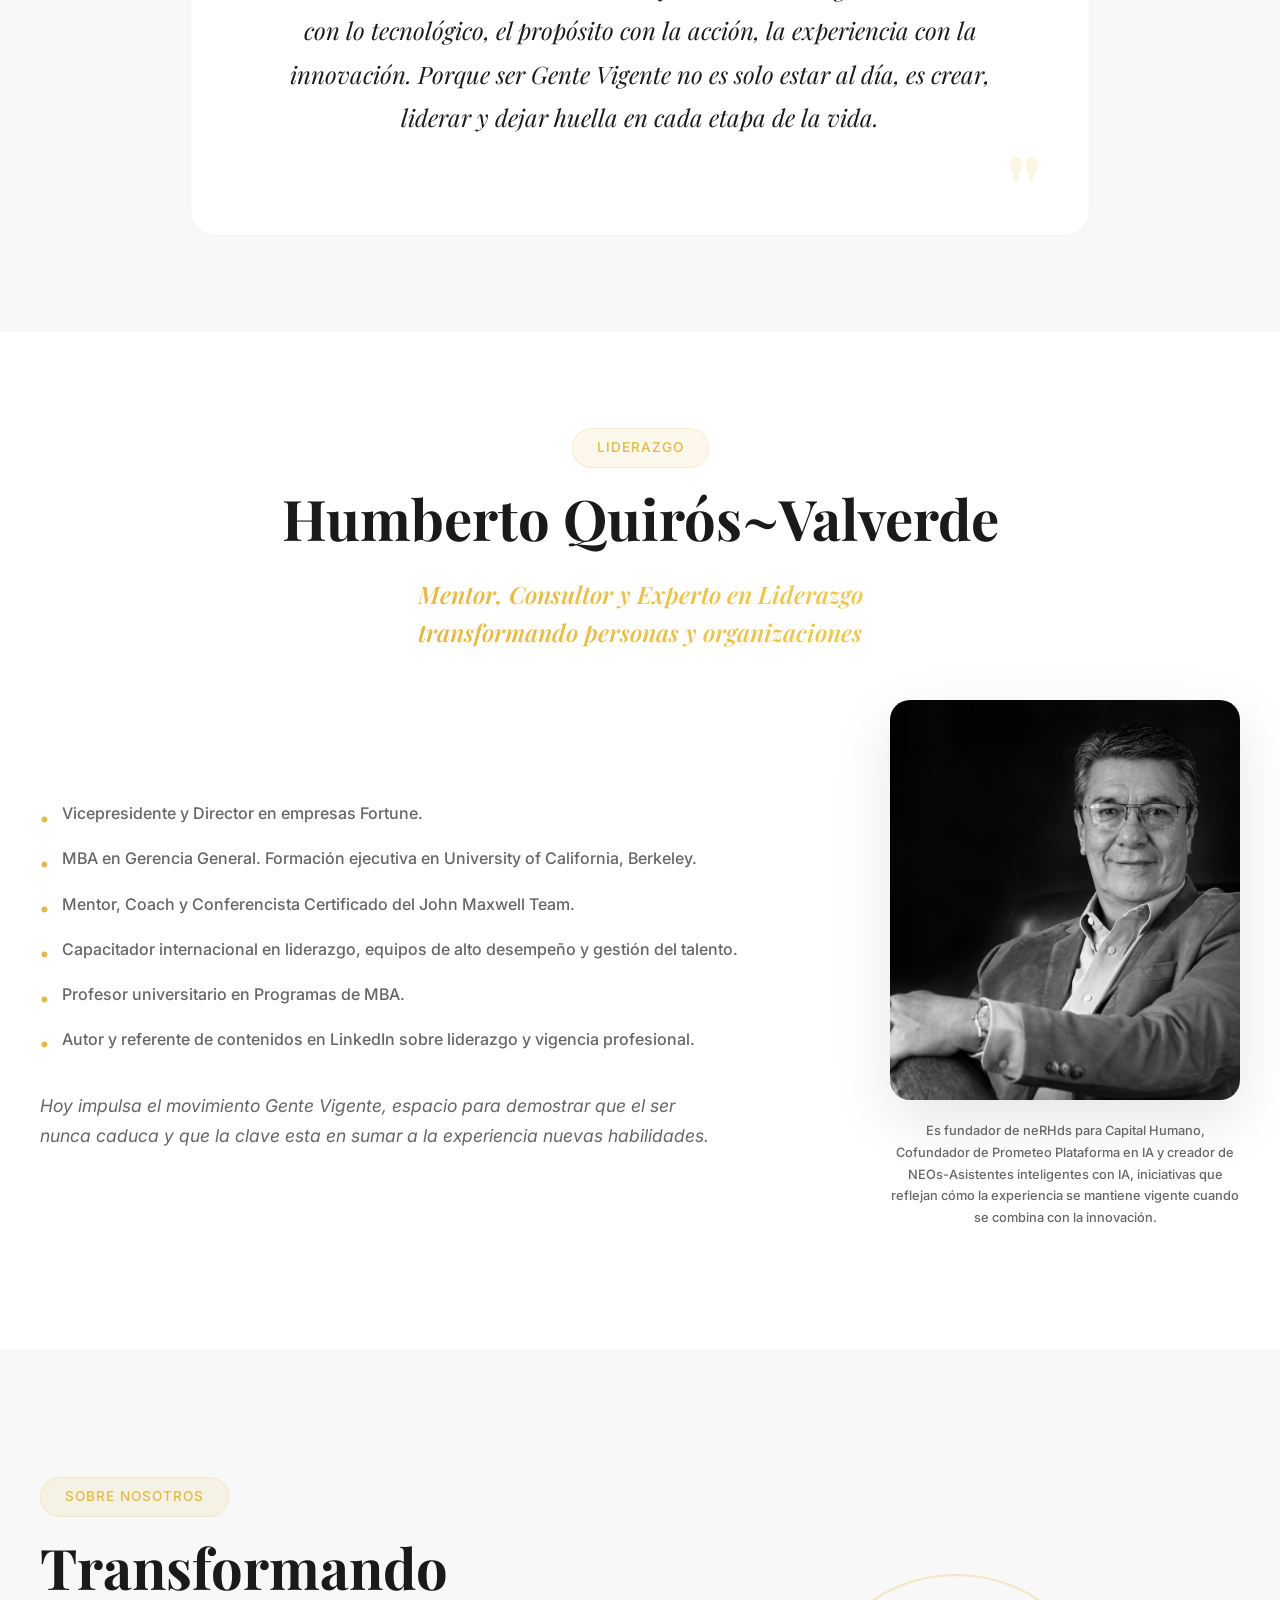
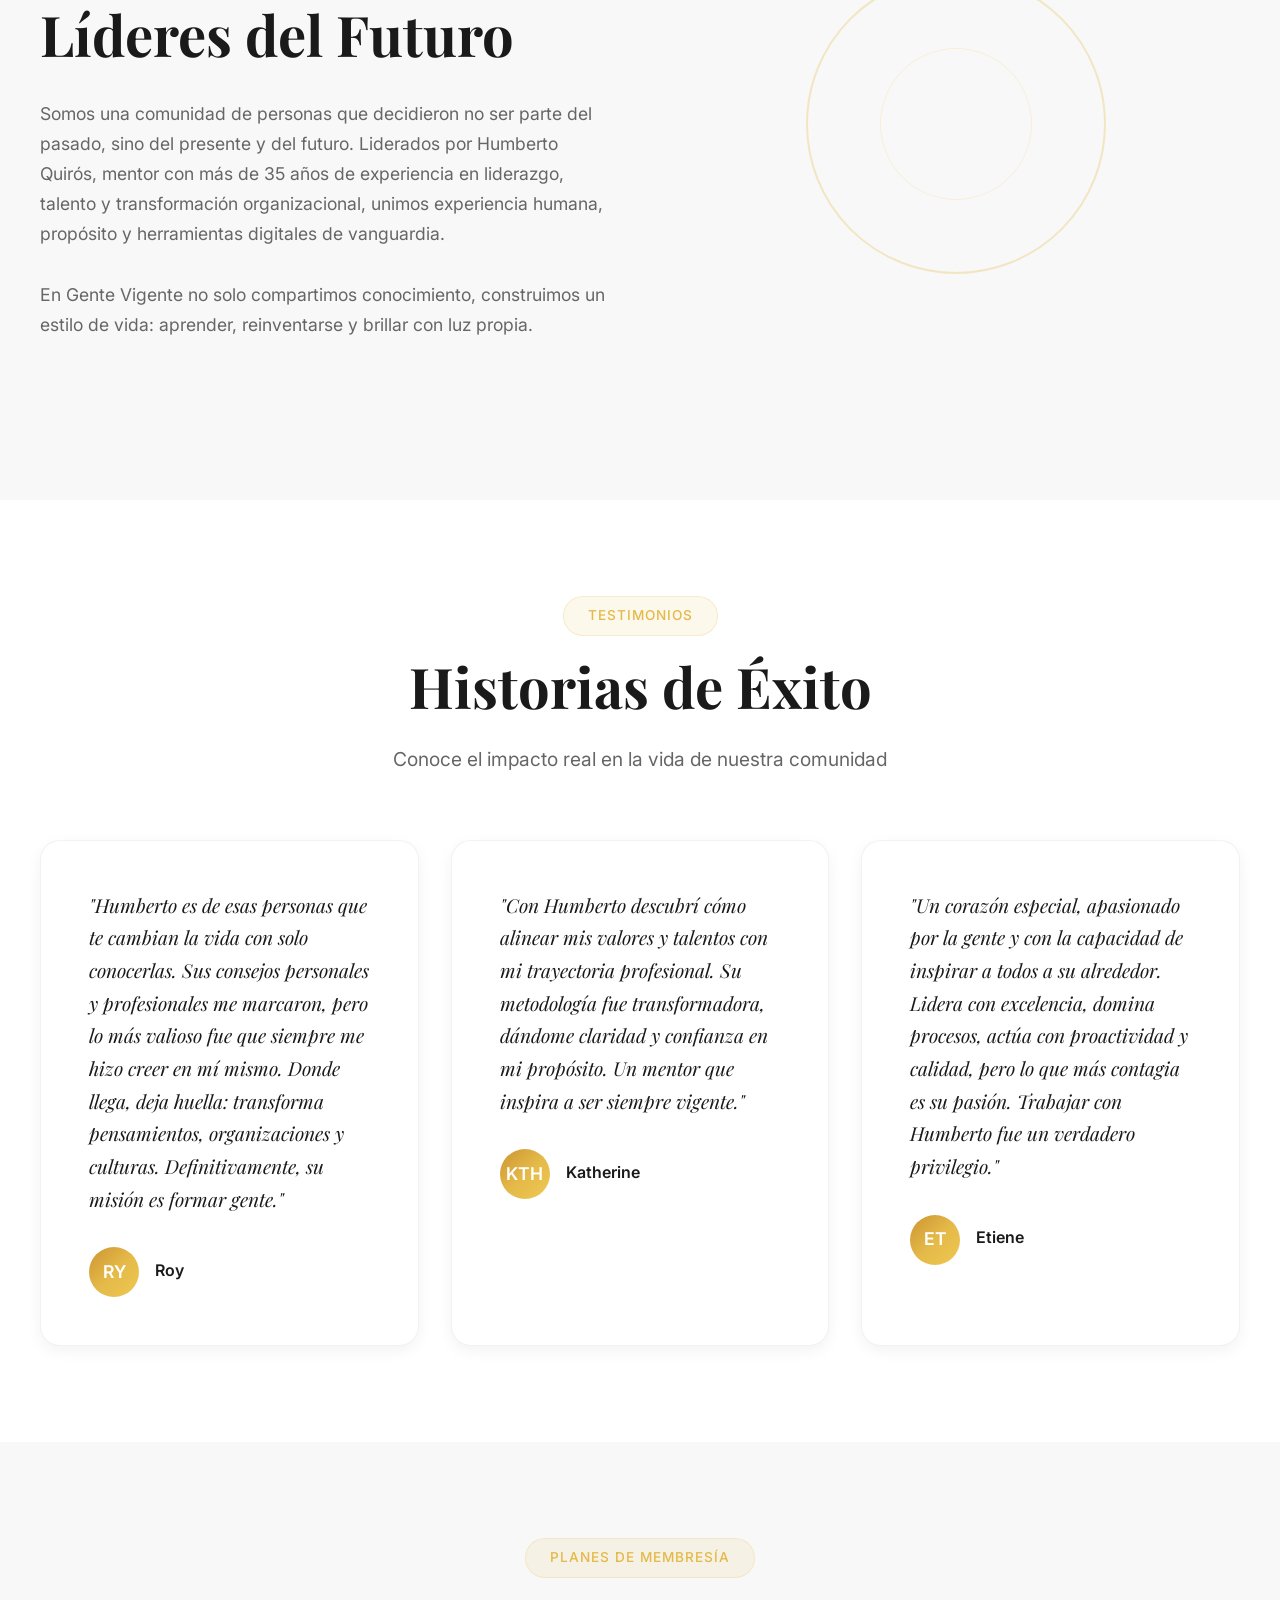
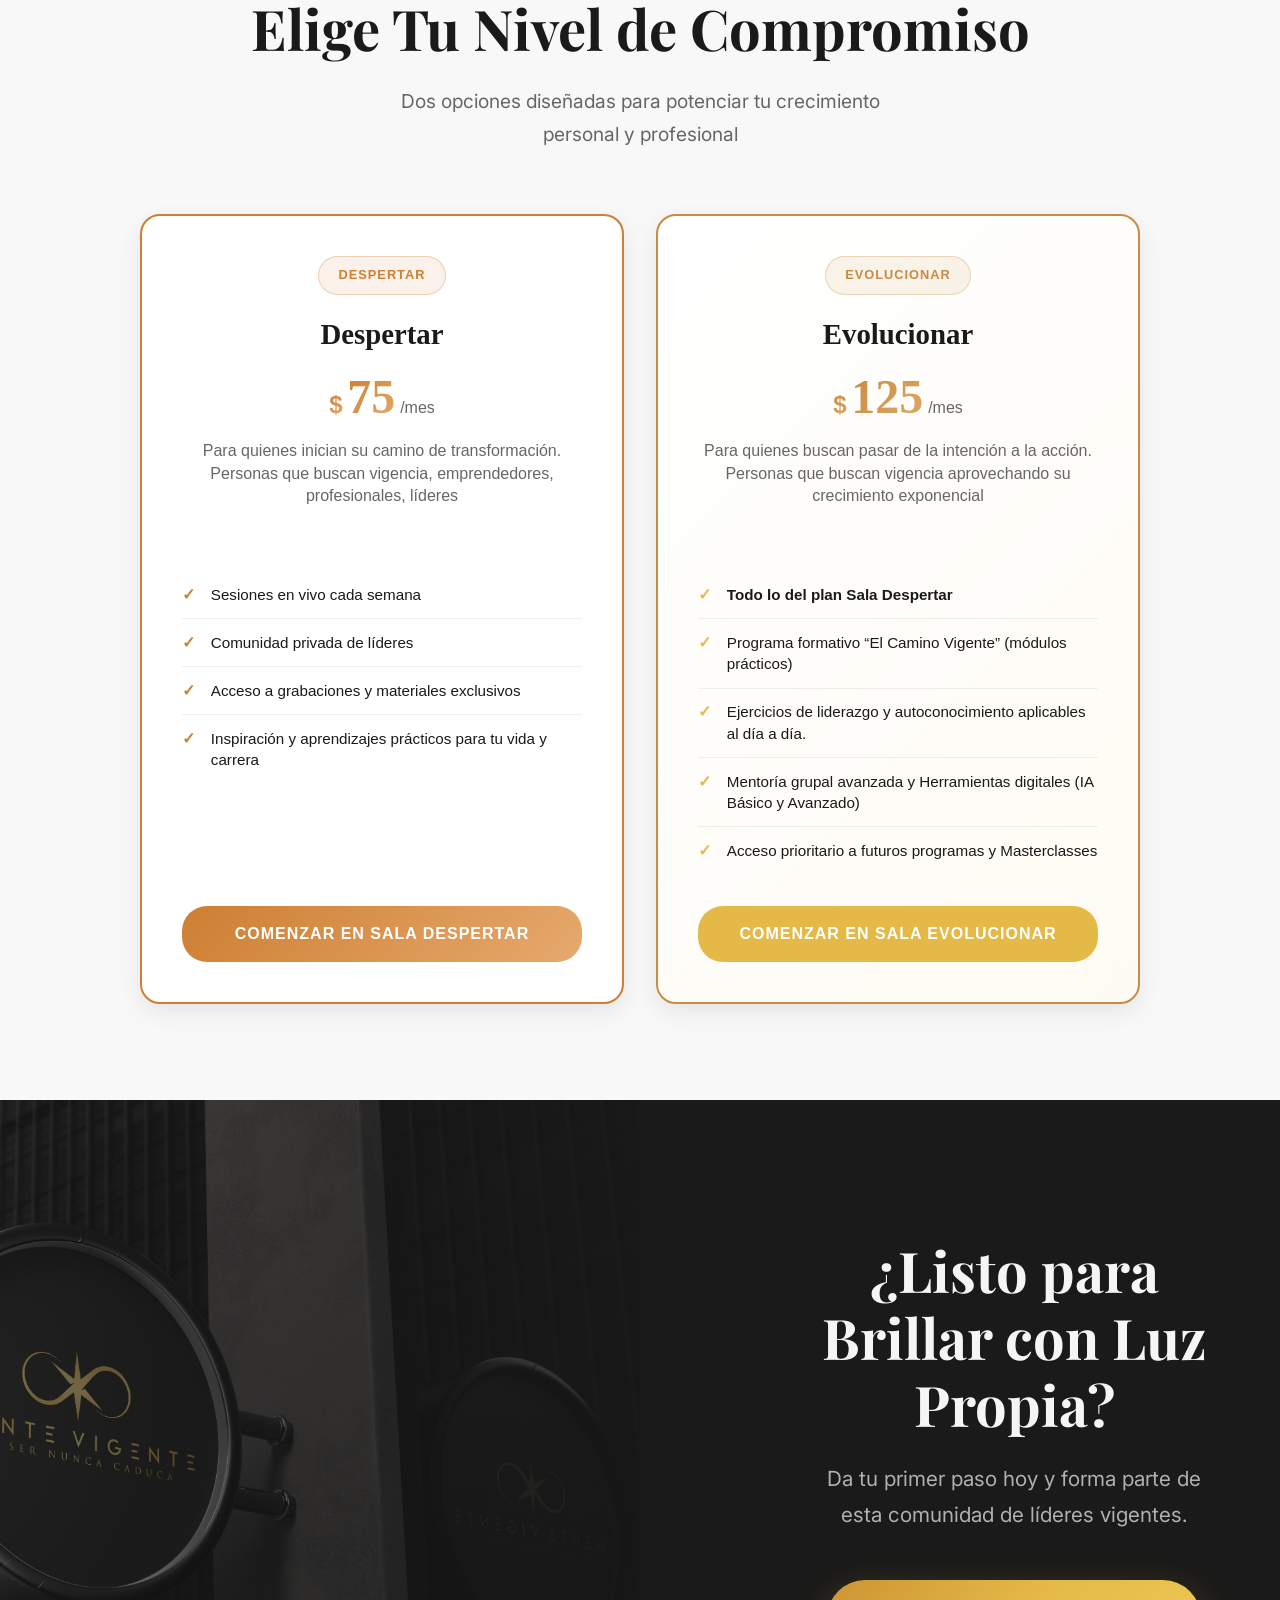
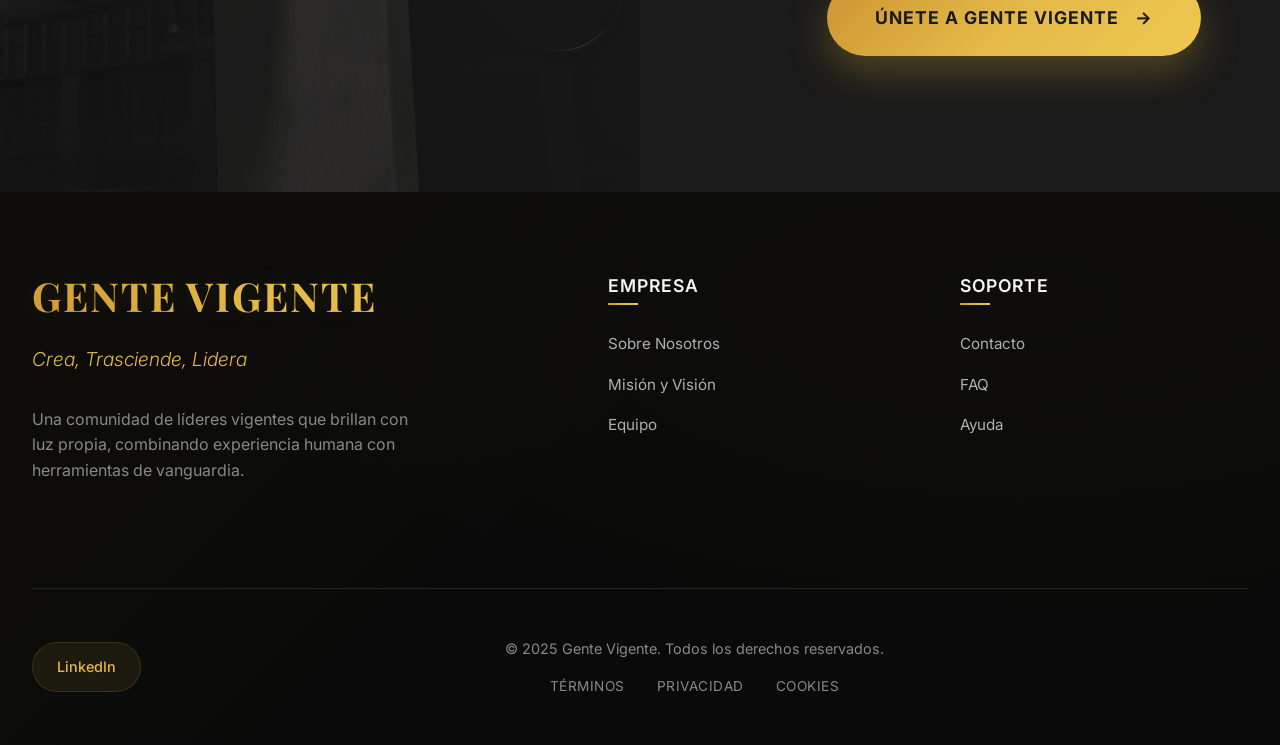
==== commit d329e3cd: "Version 3.0 Implementacion del pago y mejoras en otras areas, estilos y mas" ====
--- a/index.html
+++ b/index.html
@@ -4,6 +4,7 @@
     <meta charset="UTF-8">
     <meta name="viewport" content="width=device-width, initial-scale=1.0">
     <title>Gente Vigente - Crea, Trasciende, Lidera</title>
+    <link rel="icon" type="image/png" href="img/LogoGVNB.png">
     <link href="https://fonts.googleapis.com/css2?family=Playfair+Display:wght@400;500;600;700;900&family=Inter:wght@300;400;500;600;700&display=swap" rel="stylesheet">
     <link rel="stylesheet" href="css/variables.css">
     <link rel="stylesheet" href="css/styles.css">
@@ -94,7 +95,7 @@
             <div class="particle"></div>
             <div class="particle"></div>
         </div>
-
+ 
         <div class="logo-container fade-in">
             <img src="img/LogoGVNB.png" alt="Gente Vigente Logo" class="main-logo">
         </div>
@@ -146,26 +147,27 @@
     <div class="container">
         <div class="hqv-header fade-up">
             <span class="section-badge">Liderazgo</span>
-            <h2 class="section-title">Humberto Quirós Valverde</h2>
-            <h3 class="hqv-subtitle">Mentor, consultor y experto en liderazgo con más de 30 años de experiencia transformando personas y organizaciones.</h3>
+            <h2 class="section-title">Humberto Quirós~Valverde</h2>
+            <h3 class="hqv-subtitle">Mentor, Consultor y Experto en Liderazgo <br> transformando personas y organizaciones</h3>
         </div>
         
         <div class="hqv-content image-right fade-up">
             <div class="hqv-text">
                 
                 <ul class="achievements">
-                    <li>Vicepresidente y Director en empresas Fortune en Latinoamérica.</li>
-                    <li>MBA en Gerencia General. Formación ejecutiva en la University of California, Berkeley.</li>
+                    <li>Vicepresidente y Director en empresas Fortune.</li>
+                    <li>MBA en Gerencia General. Formación ejecutiva en University of California, Berkeley.</li>
                     <li>Mentor, Coach y Conferencista Certificado del John Maxwell Team.</li>
                     <li>Capacitador internacional en liderazgo, equipos de alto desempeño y gestión del talento.</li>
                     <li>Profesor universitario en Programas de MBA.</li>
-                    <li>Autor y creador de contenidos en LinkedIn sobre liderazgo y vigencia profesional.</li>
+                    <li>Autor y referente de contenidos en LinkedIn sobre liderazgo y vigencia profesional.</li>
                 </ul>
                 
                 
                 
                 <p class="closing-text">
-                    Hoy impulsa el movimiento Gente Vigente, un espacio para demostrar que el ser nunca caduca, y que la verdadera clave de la reinvención está en sumar habilidades nuevas a la experiencia acumulada.
+                    Hoy impulsa el movimiento Gente Vigente, espacio para demostrar 
+                    que el ser <br>nunca caduca y que la clave esta en sumar a la experiencia nuevas habilidades.
                 </p>
             </div>
             
@@ -235,7 +237,6 @@
                         <div class="author-avatar">RY</div>
                         <div class="author-info">
                             <h4>Roy</h4>
-                            <p></p>
                         </div>
                     </div>
                 </div>
@@ -252,7 +253,6 @@
                         <div class="author-avatar">KTH</div>
                         <div class="author-info">
                             <h4>Katherine</h4>
-                            <p></p>
                         </div>
                     </div>
                 </div>
@@ -269,7 +269,6 @@
                         <div class="author-avatar">ET</div>
                         <div class="author-info">
                             <h4>Etiene</h4>
-                            <p></p>
                         </div>
                     </div>
                 </div>
@@ -327,9 +326,9 @@
                     <li>Inspiración y aprendizajes prácticos para tu vida y carrera</li>
                 </ul>
                 
-                <button class="plan-cta despertar-cta" onclick="window.location.href='registro-despertar.php'">
+                <button class="plan-cta despertar-cta" onclick="openPaymentModal('despertar')">
                     Comenzar en sala Despertar
-                  </button>
+                </button>
                   
             </div>
             
@@ -354,8 +353,9 @@
                     <li>Acceso prioritario a futuros programas y Masterclasses</li>
                 </ul>
                 
-                <button class="plan-cta evolucionar-cta" onclick="window.location.href='registro-evolucionar.php'">
-                    Comenzar en sala evolucionar
+                <button class="plan-cta evolucionar-cta" onclick="openPaymentModal('evolucionar')">
+                    Comenzar en sala Evolucionar
+            
                 </button>
             </div>
         </div>
@@ -431,10 +431,65 @@
         </div>
     </footer>
 
+    <!-- Modal de PayPal -->
+<div id="paymentModal" class="payment-modal" style="display: none;">
+    <div class="modal-backdrop" onclick="closePaymentModal()"></div>
+    <div class="modal-content">
+        <div class="modal-header">
+            <h2>Completar Suscripción</h2>
+            <button type="button" class="close-btn" onclick="closePaymentModal()">&times;</button>
+        </div>
+        
+        <div id="alertContainer"></div>
+        
+        <!-- Resumen del plan -->
+        <div class="plan-summary">
+            <h3 id="planName"></h3>
+            <div class="price-display-modal">
+                <span class="price-label">Precio mensual:</span>
+                <span id="planPrice"></span>
+            </div>
+        </div>
+        
+        <!-- Formulario de datos -->
+        <form id="paymentForm">
+            <input type="hidden" id="selectedPlan" value="">
+            
+            <div class="form-group">
+                <label for="firstName">Nombre</label>
+                <input type="text" id="firstName" name="firstName" required>
+            </div>
+            
+            <div class="form-group">
+                <label for="lastName">Apellido</label>
+                <input type="text" id="lastName" name="lastName" required>
+            </div>
+            
+            <div class="form-group">
+                <label for="email">Correo Electrónico</label>
+                <input type="email" id="email" name="email" required>
+            </div>
+            
+            <!-- Botón de PayPal -->
+            <button type="button" id="paypalBtn" class="btn-paypal">
+                <img src="https://www.paypalobjects.com/webstatic/icon/pp258.png" alt="PayPal" width="20" height="20">
+                Pagar con PayPal
+            </button>
+            
+            <div class="payment-info">
+                <p><small>✅ Pago seguro con PayPal</small></p>
+                <p><small>✅ Cancela cuando quieras</small></p>
+                <p><small>✅ Soporte técnico incluido</small></p>
+            </div>
+        </form>
+    </div>
+</div>
+
     <script src="js/global-settings.js"></script>
     <script src="js/script.js"></script>
     <button class="back-to-top" id="backToTop" aria-label="Volver arriba"></button>
     <script src="js/backtotop.js"></script>
     <script src="js/settings.js"></script>
+    <script src="js/payment.js"></script>
 </body>
 </html>
--- a/css/styles.css
+++ b/css/styles.css
@@ -1759,4 +1759,224 @@
     transform: translateY(-5px);
     box-shadow: 0 20px 40px rgba(212, 175, 55, 0.2);
     border-color: rgba(212, 175, 55, 0.4);
+}
+
+/* Payment modal */
+
+.payment-modal {
+    position: fixed;
+    top: 0;
+    left: 0;
+    width: 100%;
+    height: 100%;
+    z-index: 9999;
+    display: flex;
+    align-items: center;
+    justify-content: center;
+}
+
+.modal-backdrop {
+    position: absolute;
+    top: 0;
+    left: 0;
+    width: 100%;
+    height: 100%;
+    background: rgba(0, 0, 0, 0.5);
+    backdrop-filter: blur(5px);
+}
+
+.modal-content {
+    position: relative;
+    background: white;
+    padding: 2rem;
+    border-radius: 16px;
+    box-shadow: 0 20px 60px rgba(0, 0, 0, 0.3);
+    max-width: 500px;
+    width: 90%;
+    max-height: 90vh;
+    overflow-y: auto;
+}
+
+.modal-header {
+    display: flex;
+    justify-content: space-between;
+    align-items: center;
+    margin-bottom: 2rem;
+    padding-bottom: 1rem;
+    border-bottom: 1px solid #e5e7eb;
+}
+
+.modal-header h2 {
+    margin: 0;
+    color: #0a0a0a;
+    font-size: 1.5rem;
+}
+
+.close-btn {
+    background: none;
+    border: none;
+    font-size: 2rem;
+    color: #9ca3af;
+    cursor: pointer;
+    padding: 0;
+    width: 30px;
+    height: 30px;
+    display: flex;
+    align-items: center;
+    justify-content: center;
+}
+
+.close-btn:hover {
+    color: #6b7280;
+}
+
+.plan-summary {
+    color: white;
+    padding: 1.5rem;
+    border-radius: 12px;
+    margin-bottom: 2rem;
+    text-align: center;
+    transition: all 0.3s ease;
+    background: linear-gradient(135deg, #cd7f32, #e6a555);
+}
+
+.plan-summary.despertar {
+    background: linear-gradient(135deg, #a36628, #CD7F32, #ee943a) !important;
+    box-shadow: 0 4px 20px rgba(205, 127, 50, 0.3);
+}
+
+.plan-summary.evolucionar {
+    background: linear-gradient(135deg, #CC9432, #E4B948, #EEC851) !important;
+    box-shadow: 0 4px 20px rgba(228, 185, 72, 0.3);
+}
+
+.plan-summary h3 {
+    margin: 0 0 1rem;
+    font-size: 1.25rem;
+}
+
+.price-display-modal {
+    display: flex;
+    justify-content: space-between;
+    align-items: center;
+}
+
+.price-label {
+    font-size: 0.9rem;
+    opacity: 0.9;
+}
+
+#planPrice {
+    font-size: 1.5rem;
+    font-weight: 700;
+}
+
+.form-group {
+    margin-bottom: 1.5rem;
+}
+
+.form-group label {
+    display: block;
+    color: #374151;
+    font-weight: 600;
+    margin-bottom: 0.5rem;
+    font-size: 0.9rem;
+}
+
+.form-group input {
+    width: 100%;
+    padding: 0.75rem;
+    border: 2px solid #e5e7eb;
+    border-radius: 8px;
+    font-size: 1rem;
+    transition: border-color 0.3s;
+    box-sizing: border-box;
+}
+
+.form-group input:focus {
+    outline: none;
+    border-color: #cd7f32;
+    box-shadow: 0 0 0 3px rgba(205, 127, 50, 0.1);
+}
+
+.btn-paypal {
+    background: #0070ba;
+    color: white;
+    padding: 1rem 2rem;
+    border: none;
+    border-radius: 8px;
+    font-size: 1rem;
+    font-weight: 600;
+    cursor: pointer;
+    width: 100%;
+    transition: all 0.3s ease;
+    display: flex;
+    align-items: center;
+    justify-content: center;
+    gap: 0.5rem;
+    margin-bottom: 1rem;
+}
+
+.btn-paypal:hover {
+    background: #005ea6;
+    transform: translateY(-1px);
+    box-shadow: 0 4px 12px rgba(0, 112, 186, 0.3);
+}
+
+.btn-paypal:disabled {
+    opacity: 0.6;
+    cursor: not-allowed;
+    transform: none;
+}
+
+.loading-spinner {
+    width: 20px;
+    height: 20px;
+    border: 2px solid rgba(255,255,255,0.3);
+    border-top: 2px solid white;
+    border-radius: 50%;
+    animation: spin 1s linear infinite;
+}
+
+@keyframes spin {
+    to { transform: rotate(360deg); }
+}
+
+.payment-info {
+    text-align: center;
+    margin-top: 1rem;
+}
+
+.payment-info p {
+    margin: 0.25rem 0;
+    color: #6b7280;
+}
+
+.error-message {
+    background: #fef2f2;
+    border: 1px solid #fecaca;
+    color: #dc2626;
+    padding: 1rem;
+    border-radius: 8px;
+    margin-bottom: 1rem;
+}
+
+.success-message {
+    background: #f0f9ff;
+    border: 1px solid #bae6fd;
+    color: #0369a1;
+    padding: 1rem;
+    border-radius: 8px;
+    margin-bottom: 1rem;
+}
+
+@media (max-width: 768px) {
+    .modal-content {
+        padding: 1.5rem;
+        width: 95%;
+    }
+    
+    .modal-header h2 {
+        font-size: 1.25rem;
+    }
 }
